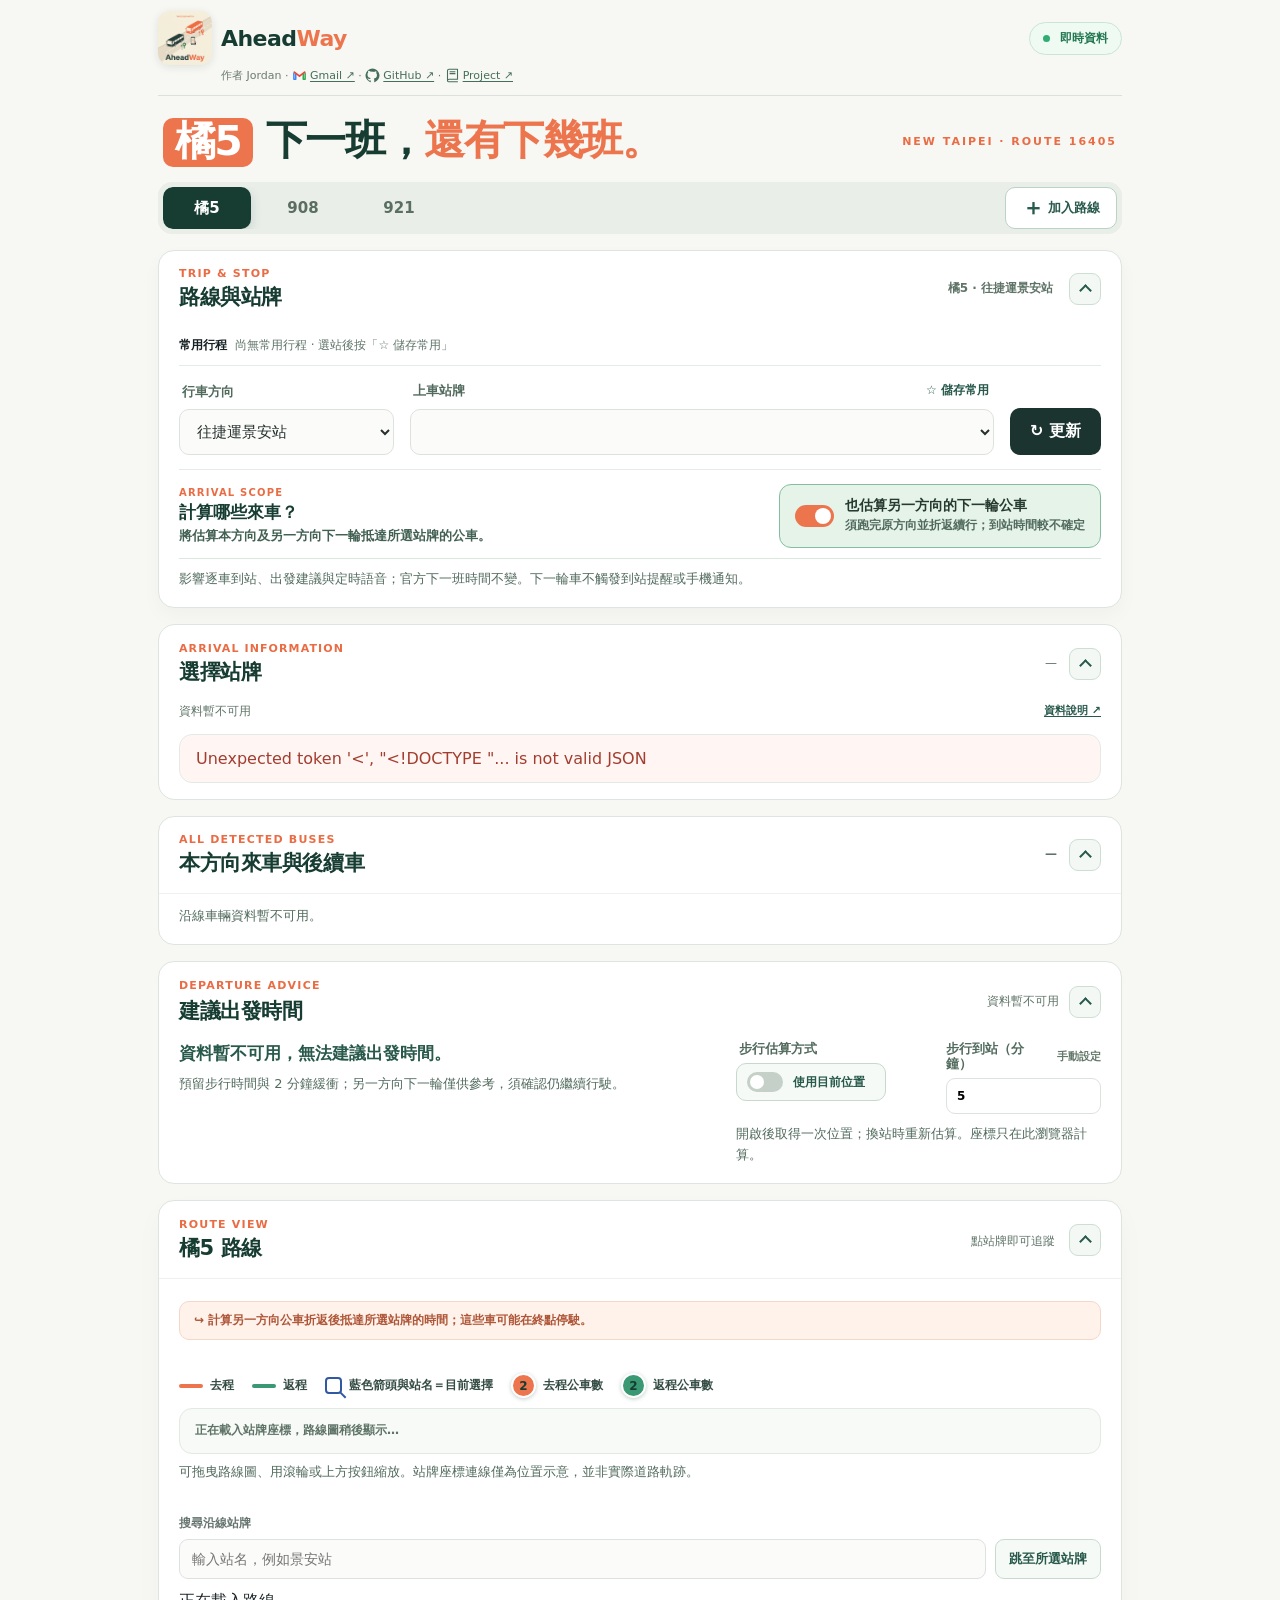
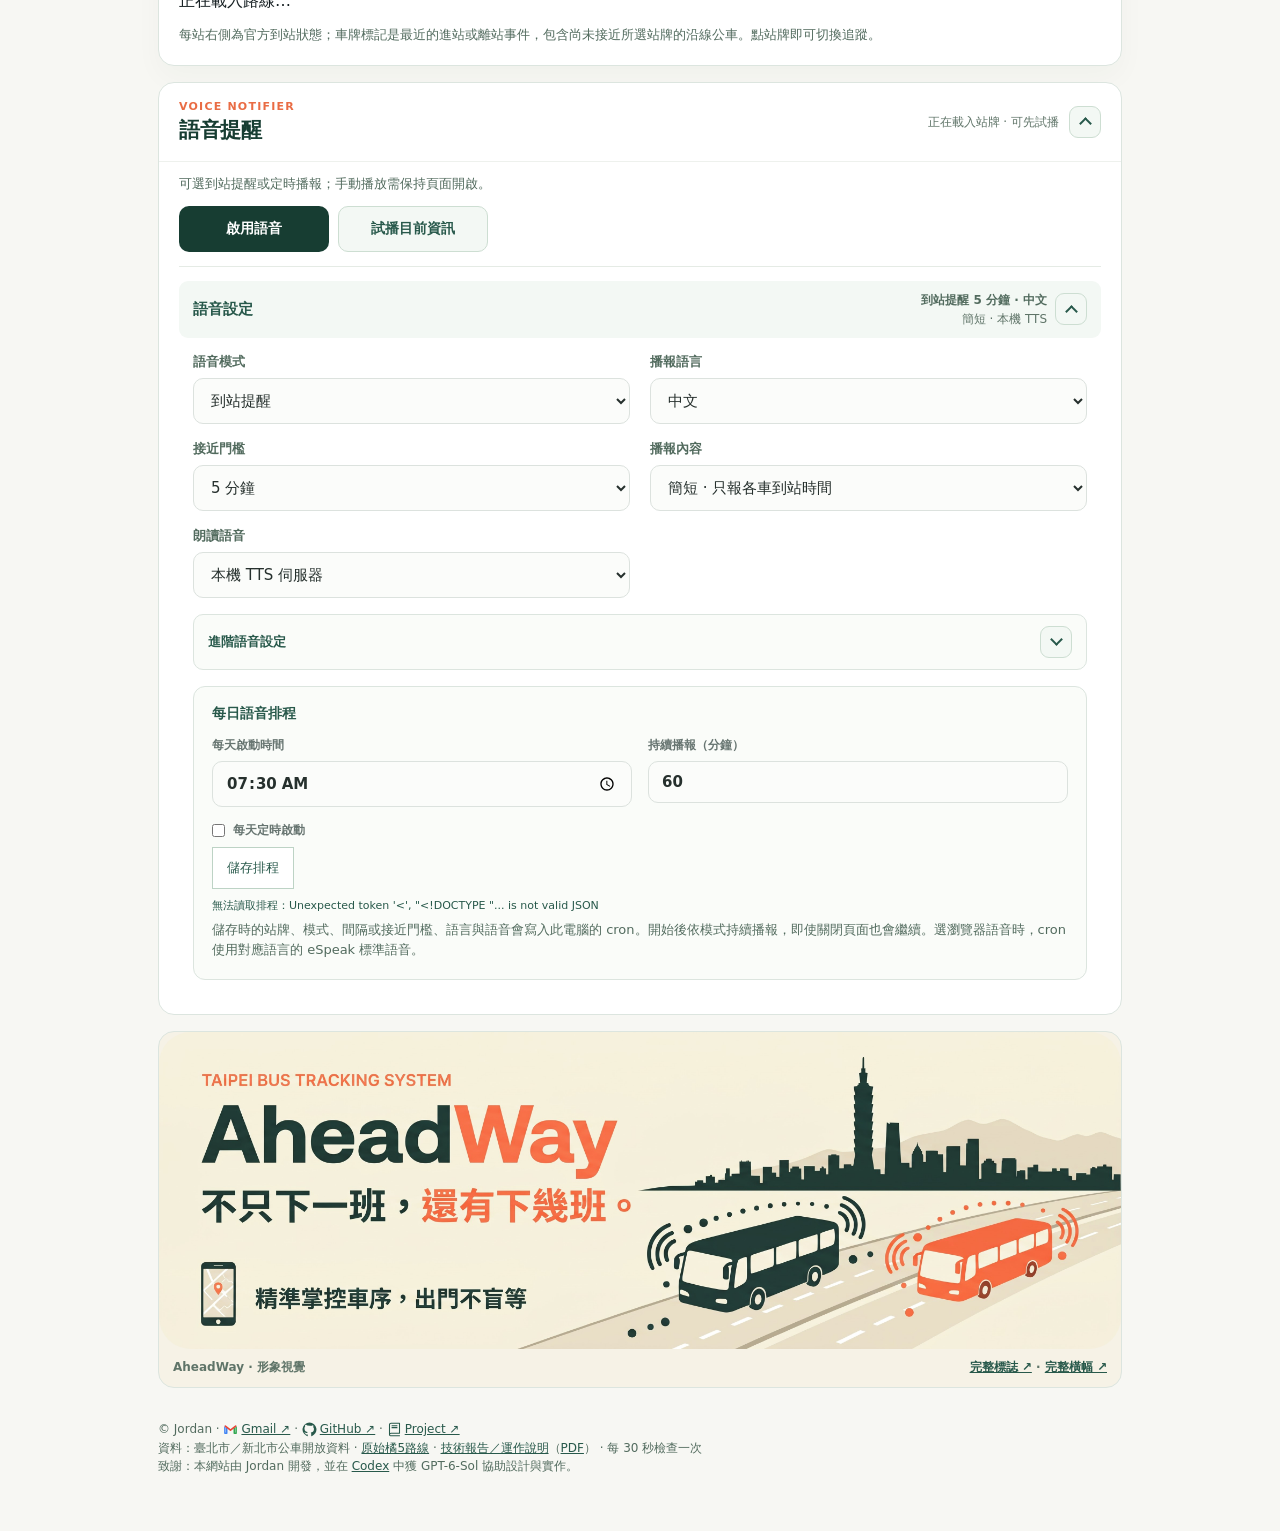
==== bus_tracker/static/index.html @ 0c43fef8 "Polish dashboard UI and refresh route demo documentation" ====
<!doctype html>
<html lang="zh-Hant">
<head>
  <meta charset="utf-8">
  <meta name="viewport" content="width=device-width, initial-scale=1">
  <meta name="theme-color" content="#173d32">
  <link rel="manifest" href="manifest.webmanifest">
  <link rel="icon" type="image/jpeg" href="LOGO.jpeg?v=1fa489af">
  <title>橘5 · AheadWay</title>
  <link rel="stylesheet" href="style.css">
</head>
<body>
  <main>
    <header class="masthead">
      <div class="brand-block"><div class="brand"><a class="brand-logo" href="LOGO.jpeg?v=1fa489af" target="_blank" rel="noopener noreferrer" aria-label="查看完整 AheadWay 標誌"><img src="LOGO.jpeg?v=1fa489af" width="2048" height="2048" alt="" decoding="async"></a><span class="brand-ahead">Ahead</span><span class="brand-way">Way</span></div></div>
      <span class="live-pill"><span class="dot"></span> 即時資料</span>
      <div class="author-line">作者 Jordan · <a class="contact-link" href="mailto:jordankhwu@gmail.com" aria-label="用 Gmail 寄信給 Jordan：jordankhwu@gmail.com" title="jordankhwu@gmail.com"><svg class="contact-icon" viewBox="0 0 24 24" aria-hidden="true"><path d="M3 7v11h3V9.4" fill="none" stroke="#4285f4" stroke-width="2.4" stroke-linejoin="round"/><path d="M21 7v11h-3V9.4" fill="none" stroke="#34a853" stroke-width="2.4" stroke-linejoin="round"/><path d="M3.8 6.5 12 13l8.2-6.5" fill="none" stroke="#ea4335" stroke-width="2.6" stroke-linecap="round" stroke-linejoin="round"/></svg>Gmail ↗</a> · <a class="contact-link" href="https://github.com/JordanWu1997" target="_blank" rel="noopener noreferrer" aria-label="Jordan 的 GitHub 個人頁面"><svg class="contact-icon" viewBox="0 0 24 24" aria-hidden="true"><path fill="currentColor" d="M12 .8a11.2 11.2 0 0 0-3.54 21.82c.56.1.77-.24.77-.54v-2.08c-3.13.68-3.79-1.33-3.79-1.33-.51-1.3-1.25-1.65-1.25-1.65-1.02-.7.08-.69.08-.69 1.13.08 1.73 1.16 1.73 1.16 1 .1.78.02 2.37-.08.24-.73.39-1.23.72-1.51-2.5-.28-5.13-1.25-5.13-5.56 0-1.23.44-2.23 1.16-3.01-.12-.29-.5-1.43.11-2.98 0 0 .95-.3 3.08 1.15A10.7 10.7 0 0 1 12 6.01c.95 0 1.9.13 2.79.38 2.13-1.45 3.08-1.15 3.08-1.15.61 1.55.23 2.69.11 2.98.72.78 1.16 1.78 1.16 3.01 0 4.32-2.63 5.28-5.14 5.55.4.35.75 1.02.75 2.06v3.24c0 .3.21.65.77.54A11.2 11.2 0 0 0 12 .8Z"/></svg>GitHub ↗</a> · <a class="contact-link" href="https://github.com/JordanWu1997/AheadWay" target="_blank" rel="noopener noreferrer" aria-label="AheadWay 專案 GitHub 儲存庫"><svg class="contact-icon" viewBox="0 0 24 24" aria-hidden="true"><path d="M4 4.5A2.5 2.5 0 0 1 6.5 2H20v16H6.5A2.5 2.5 0 0 0 4 20.5zM4 5v15.5A1.5 1.5 0 0 0 5.5 22H20M8 6h8M8 9h8" fill="none" stroke="currentColor" stroke-width="1.7" stroke-linejoin="round" stroke-linecap="round"/></svg>Project ↗</a></div>
    </header>
    <button id="tracking-context" class="tracking-context" type="button" hidden aria-label="返回目前追蹤站牌選擇"></button>

    <section class="hero">
      <h1><span class="route-badge">橘5</span> 下一班，<em>還有下幾班。</em></h1>
      <div class="eyebrow" id="hero-route-id">NEW TAIPEI · ROUTE 16405</div>
    </section>

    <div class="route-tabs-shell"><button id="route-back" class="route-step" type="button" aria-label="顯示前面的公車路線" hidden disabled>←</button><nav class="route-tabs" role="tablist" aria-label="公車路線">
      <button type="button" role="tab" data-route="16405" aria-selected="true" tabindex="0">橘5</button>
      <button type="button" role="tab" data-route="16585" aria-selected="false" tabindex="-1">908</button>
      <button type="button" role="tab" data-route="16664" aria-selected="false" tabindex="-1">921</button>
    </nav><button id="route-more" class="route-step" type="button" aria-label="顯示更多公車路線" hidden disabled>→</button><button id="route-add" class="route-add" type="button" aria-label="加入路線" aria-controls="route-picker" aria-expanded="false"><span class="route-add-mark" aria-hidden="true">＋</span><span class="route-add-label">加入路線</span></button></div>
    <details class="route-picker" id="route-picker">
      <summary><span>搜尋公車路線</span><span class="disclosure-icon" aria-hidden="true"></span></summary>
      <div class="route-picker-body">
        <label for="route-query">路線名稱或官方連結</label>
        <div class="route-picker-search"><input id="route-query" type="search" autocomplete="off" placeholder="例如 0東、紅2，或貼上 route.jsp 連結"><button id="route-find" type="button">搜尋</button></div>
        <p id="route-picker-status" role="status">輸入路線名稱或貼上官方連結後搜尋。</p>
        <div id="route-results" class="route-results"></div>
        <details class="route-picker-help"><summary><span>如何新增路線？</span><span class="disclosure-icon" aria-hidden="true"></span></summary><div><p>可在<a href="https://pda5284.gov.taipei/MQS/routelist.jsp" target="_blank" rel="noopener">官方路線清單 ↗</a>選擇路線，複製 route.jsp 連結並貼上搜尋。</p><p>新增的路線只儲存在此瀏覽器；不同裝置不會自動同步。</p></div></details>
      </div>
    </details>
    <div class="route-current-actions"><button id="route-remove" class="route-remove" type="button" hidden>移除目前路線分頁</button></div>

    <details id="selection-card" class="selection-card" open>
      <summary><span class="selection-card-title"><span class="eyebrow">TRIP & STOP</span><strong>路線與站牌</strong></span><span id="selection-summary">載入中…</span><span class="disclosure-icon" aria-hidden="true"></span></summary>
      <div class="selection-card-body">
      <section class="trip-bar" aria-label="常用行程"><strong>常用行程</strong><div id="saved-trips" class="saved-trips"></div><button id="trips-more" type="button" hidden aria-expanded="false">顯示其餘行程</button></section>

      <section class="controls" aria-label="選擇站牌">
      <div class="control"><label for="direction">行車方向</label><select id="direction"><option value="0">往捷運景安站</option><option value="1">往板橋</option></select></div>
      <div class="control grow"><div class="stop-label-row"><label for="stop">上車站牌</label><button id="save-trip" type="button" aria-label="儲存目前站牌為常用行程">☆ 儲存常用</button></div><select id="stop"><option>載入站牌中…</option></select></div>
      <button id="refresh" class="refresh" type="button" aria-label="重新整理">↻ <span>更新</span></button>
      </section>
      <section class="arrival-scope" aria-labelledby="arrival-scope-heading">
      <div class="arrival-scope-copy"><div class="eyebrow">ARRIVAL SCOPE</div><h2 id="arrival-scope-heading">計算哪些來車？</h2><p id="scope-effect" role="status" aria-live="polite">正在載入所選站牌…</p></div>
      <label class="loop-control" for="closed-loop"><input id="closed-loop" type="checkbox" checked><span class="switch" aria-hidden="true"></span><span><strong>也估算另一方向的下一輪公車</strong><small>須跑完原方向並折返續行；到站時間較不確定</small></span></label>
      <p class="arrival-scope-note">影響逐車到站、出發建議與定時語音；官方下一班時間不變。下一輪車不觸發到站提醒或手機通知。</p>
      </section>
      </div>
    </details>

    <section class="results" aria-labelledby="stop-title">
      <details class="arrival-summary major-card" open>
        <summary class="section-head"><div><div class="eyebrow">ARRIVAL INFORMATION</div><h2 id="stop-title">選擇站牌</h2></div><div class="summary-end"><div id="updated" class="updated">—</div><span class="disclosure-icon" aria-hidden="true"></span></div></summary>
        <p id="results-status" class="sr-only" role="status" aria-atomic="true"></p>
        <div class="arrival-meta"><p id="data-freshness" class="data-freshness">正在讀取資料時間…</p><a href="technical-report.html">資料說明 ↗</a></div>
        <div id="message" class="message" role="status">正在取得公車資訊…</div>
        <div id="eta-card" class="eta-card" hidden><div><div class="card-label">官方下一班預估</div><div id="eta" class="eta">—</div><div id="eta-detail" class="eta-detail"></div></div><div class="eta-icon">🚌</div></div>
      </details>
      <details class="approach-board major-card" aria-labelledby="approach-heading" open>
        <summary class="list-head"><div><div class="eyebrow">ALL DETECTED BUSES</div><h3 id="approach-heading">本方向來車與後續車</h3></div><div class="summary-end"><span id="vehicle-count">—</span><span class="disclosure-icon" aria-hidden="true"></span></div></summary>
        <div class="approach-content">
        <p id="vehicle-summary" class="vehicle-summary">正在確認沿線公車…</p>
        <div id="vehicles" class="vehicles"></div>
        <p class="caveat">官方只提供下一班預估；每輛車的到站範圍由沿線位置推估。另一方向的車須折返續行才會抵達所選站牌，可能在端點停駛；下一輪出發時間僅供參考，不觸發手機或語音到站提醒。</p>
        </div>
      </details>
      <details class="leave-card major-card" id="departure-card" open>
        <summary class="leave-summary"><div class="leave-heading"><div><div class="eyebrow">DEPARTURE ADVICE</div><h3>建議出發時間</h3></div><div class="summary-end"><span id="leave-brief">等待到站預估</span><span class="disclosure-icon" aria-hidden="true"></span></div></div></summary>
        <div class="leave-content"><div class="leave-guidance"><p id="leave-advice">載入到站預估後顯示</p><small class="leave-note">預留步行時間與 2 分鐘緩衝；另一方向下一輪僅供參考，須確認仍繼續行駛。</small></div>
        <div class="walk-settings">
          <div class="location-field"><span class="walk-caption">步行估算方式</span><label class="location-toggle" for="use-location"><input id="use-location" type="checkbox"><span class="switch" aria-hidden="true"></span><span>使用目前位置</span></label></div>
          <label class="walk-field" for="walk-minutes"><span>步行到站（分鐘）</span><span id="walk-source" class="walk-source">手動設定</span><input id="walk-minutes" type="number" min="0" max="60" step="1" value="5"></label>
          <div class="location-status-row"><span id="location-state" class="location-state" role="status">開啟後取得一次位置；換站時重新估算。座標只在此瀏覽器計算。</span><button id="location-refresh" type="button" hidden>重新定位</button></div>
        </div>
        <details class="push-card" id="mobile-reminder" aria-label="手機出發提醒" hidden>
          <summary><strong>手機出發提醒</strong><span id="mobile-mode-summary">計畫模式 · 出發建議</span><span class="disclosure-icon" aria-hidden="true"></span></summary>
          <div class="push-content">
          <div class="mobile-modes" role="group" aria-label="手機出發提醒模式"><button id="mobile-plan" type="button" aria-pressed="true">計畫模式</button><button id="mobile-travel" type="button" aria-pressed="false">前往站牌模式</button></div>
          <section id="plan-panel" class="mobile-mode-panel" aria-label="計畫模式">
            <p>上方建議隨公車更新；移動後請按「重新定位」。</p>
          </section>
          <section id="travel-panel" class="mobile-mode-panel" aria-label="前往站牌模式" hidden>
            <p>持續取得此手機位置，比對所選站牌與最新公車時間。請保持此頁開啟；關閉或背景執行時無法保證持續定位與即時警告。</p>
            <div id="travel-result" class="travel-result" data-level="waiting"><strong id="travel-head">正在取得目前位置…</strong><p id="travel-detail" role="status" aria-live="polite">取得位置後顯示步行時間與可趕上公車的餘裕。</p></div>
            <div class="travel-actions"><button id="travel-refresh" class="secondary-action" type="button">重新定位</button><button id="travel-action" class="secondary-action" type="button">停止前往模式</button></div>
            <p class="mobile-limit">前往警告只在此頁運作；下方背景通知仍可獨立使用。</p>
          </section>
          <div class="phone-push-controls"><strong>關頁後的出發通知（選用）</strong><p>提醒目標會固定；瀏覽其他路線不會切換。iPhone／iPad 請先加入主畫面。</p>
            <div class="push-target-row"><span id="push-target">尚未設定提醒目標</span><button id="push-target-switch" type="button" hidden>改為提醒目前站牌</button></div>
            <span id="push-state" role="status">尚未啟用</span>
            <div class="push-actions"><button id="push-retry" type="button" hidden>重試同步</button><button id="push-toggle" type="button">啟用手機通知</button></div>
          </div>
          </div>
        </details>
        </div>
      </details>
      <button id="travel-float" class="travel-float" type="button" hidden></button>
    </section>

    <section id="route-view" class="route-panel" aria-labelledby="route-heading">
      <div class="route-panel-head">
        <div><div class="eyebrow">ROUTE VIEW</div><h2 id="route-heading">橘5 路線</h2></div><div class="summary-end"><p>點站牌即可追蹤</p><button id="route-toggle" class="route-toggle" type="button" aria-label="收合路線" aria-expanded="true" aria-controls="route-body"><span class="disclosure-icon" aria-hidden="true"></span></button></div>
      </div>
      <div id="route-body">
      <div id="loop-explanation" class="route-connection">↪ 計算另一方向公車折返後抵達所選站牌的時間；這些車可能在終點停駛。</div>
      <div class="route-finder"><label for="route-search">搜尋沿線站牌</label><div class="route-finder-actions"><input id="route-search" type="search" placeholder="輸入站名，例如景安站" autocomplete="off"><button id="jump-to-stop" type="button">跳至所選站牌</button></div><p id="route-search-status" class="sr-only" role="status"></p></div>
      <div class="mobile-route-directions" role="group" aria-label="查看沿線站牌方向"><button type="button" data-mobile-leg="0" aria-pressed="true">去程</button><button type="button" data-mobile-leg="1" aria-pressed="false">返程</button></div>
      <div id="route-columns" class="route-columns"><p class="route-loading">正在載入路線…</p></div>
      <details id="map-detail" class="map-detail" open><summary><span class="map-summary-closed">顯示路線圖與公車位置</span><span class="map-summary-open">收合路線圖</span><span class="disclosure-icon" aria-hidden="true"></span></summary>
      <div class="route-map-legend" aria-label="路線圖圖例"><span><i class="legend-line outbound"></i>去程</span><span><i class="legend-line inbound"></i>返程</span><span><i class="legend-stop"></i>藍色箭頭與站名＝目前選擇</span><span><i class="legend-bus outbound">2</i>去程公車數</span><span><i class="legend-bus inbound">2</i>返程公車數</span></div>
      <div class="route-map-wrap unavailable">
        <div id="route-map-status" class="route-map-status">正在載入站牌座標，路線圖稍後顯示…</div>
        <div class="map-zoom-controls" aria-label="路線圖縮放"><button id="map-zoom-in" type="button" aria-label="放大路線圖" title="放大">＋</button><button id="map-zoom-out" type="button" aria-label="縮小路線圖" title="縮小">−</button><button id="map-zoom-reset" type="button" aria-label="重設路線圖縮放" title="重設">重設</button></div>
        <svg id="route-map" viewBox="0 0 800 390" role="img" aria-label="橘5去程與返程站點位置示意圖"></svg>
      </div>
      <p class="map-caption">可拖曳路線圖、用滾輪或上方按鈕縮放。站牌座標連線僅為位置示意，並非實際道路軌跡。</p>
      </details>
      <p class="route-help">每站右側為官方到站狀態；車牌標記是最近的進站或離站事件，包含尚未接近所選站牌的沿線公車。點站牌即可切換追蹤。</p>
      </div>
    </section>

    <details class="notify major-card" open>
      <summary class="notify-heading"><div><div class="eyebrow">VOICE NOTIFIER</div><h2>語音提醒</h2></div><div class="summary-end"><span id="voice-state" class="voice-state" role="status">尚未啟用</span><span class="disclosure-icon" aria-hidden="true"></span></div></summary>
      <div class="notify-controls">
        <p class="notify-help">可選到站提醒或定時播報；手動播放需保持頁面開啟。</p><div class="voice-primary"><button id="voice" type="button" aria-pressed="false" disabled>啟用語音</button><button id="voice-test" class="voice-test" type="button">試播目前資訊</button></div>
        <details id="voice-settings" class="voice-settings" open><summary><strong>語音設定</strong><span class="voice-settings-info"><span id="voice-settings-label">到站提醒 5 分鐘 · 中文</span><span id="voice-settings-engine">簡短 · 本機 TTS</span></span><span class="disclosure-icon" aria-hidden="true"></span></summary>
        <div class="voice-settings-grid">
          <div class="voice-field"><label for="voice-mode">語音模式</label><select id="voice-mode"><option value="alert">到站提醒</option><option value="briefing">定時播報</option></select></div>
          <div class="voice-field"><label for="voice-language">播報語言</label><select id="voice-language"><option value="zh">中文</option><option value="en">English</option></select></div>
          <div id="alert-settings" class="voice-field"><label for="threshold">接近門檻</label><select id="threshold"><option value="5">5 分鐘</option><option value="3">3 分鐘</option><option value="1">1 分鐘</option><option value="10">10 分鐘</option><option value="custom">其他／自訂分鐘</option></select><label class="custom-threshold-label" for="custom-threshold" hidden>自訂接近門檻（1–60 分鐘）<input id="custom-threshold" type="number" min="1" max="60" step="1" value="7" inputmode="numeric"></label></div>
          <div id="briefing-settings" class="voice-field" hidden><label for="briefing-interval">播報間隔（分鐘）</label><input id="briefing-interval" type="number" min="1" max="60" step="1" value="5"></div>
          <div class="voice-field"><label for="voice-format">播報內容</label><select id="voice-format"><option value="short">簡短 · 只報各車到站時間</option><option value="verbose">詳細 · 車牌與下一站</option></select></div>
          <div class="voice-field"><label for="voice-model">朗讀語音</label><select id="voice-model"><option value="api">本機 TTS 伺服器</option><option value="auto">瀏覽器自動選擇</option><option value="espeak:cmn">eSpeak · 標準中文</option></select></div>
        </div>
        <details id="api-voice-settings" class="advanced-settings"><summary><span>進階語音設定</span><span class="disclosure-icon" aria-hidden="true"></span></summary><label for="api-model">TTS 模型</label><input id="api-model" type="text" value="tts-1" maxlength="80"><label for="api-voice">聲音名稱</label><input id="api-voice" type="text" value="anne" maxlength="80"><small>連接 localhost:8001；已測試 anne，可輸入此伺服器支援的其他聲音名稱。</small></details>
        <div class="schedule-settings"><strong>每日語音排程</strong><div class="schedule-fields"><label for="schedule-time">每天啟動時間<input id="schedule-time" type="time" value="07:30"></label><label for="schedule-duration">持續播報（分鐘）<input id="schedule-duration" type="number" min="1" max="720" step="1" value="60"></label></div><label class="schedule-check"><input id="schedule-enabled" type="checkbox"> 每天定時啟動</label><button id="schedule-save" class="voice-test" type="button">儲存排程</button><p id="schedule-state" role="status">尚未設定排程</p><small>儲存時的站牌、模式、間隔或接近門檻、語言與語音會寫入此電腦的 cron。開始後依模式持續播報，即使關閉頁面也會繼續。選瀏覽器語音時，cron 使用對應語言的 eSpeak 標準語音。</small></div>
        <p id="voice-preview" class="voice-preview"></p>
        </details>
      </div>
    </details>
    <figure class="brand-banner"><a href="BANNER.jpeg?v=411fed9d" target="_blank" rel="noopener noreferrer" aria-label="查看完整 AheadWay 形象橫幅"><img src="BANNER.jpeg?v=411fed9d" width="3584" height="1184" loading="lazy" decoding="async" alt="AheadWay 橫幅：臺北城市天際線、兩輛公車與不只下一班的標語"></a><figcaption><span>AheadWay · 形象視覺</span><span><a href="LOGO.jpeg?v=1fa489af" target="_blank" rel="noopener noreferrer">完整標誌 ↗</a> · <a href="BANNER.jpeg?v=411fed9d" target="_blank" rel="noopener noreferrer">完整橫幅 ↗</a></span></figcaption></figure>
    <footer>© Jordan · <a class="contact-link" href="mailto:jordankhwu@gmail.com" aria-label="用 Gmail 寄信給 Jordan：jordankhwu@gmail.com"><svg class="contact-icon" viewBox="0 0 24 24" aria-hidden="true"><path d="M3 7v11h3V9.4" fill="none" stroke="#4285f4" stroke-width="2.4" stroke-linejoin="round"/><path d="M21 7v11h-3V9.4" fill="none" stroke="#34a853" stroke-width="2.4" stroke-linejoin="round"/><path d="M3.8 6.5 12 13l8.2-6.5" fill="none" stroke="#ea4335" stroke-width="2.6" stroke-linecap="round" stroke-linejoin="round"/></svg>Gmail ↗</a> · <a class="contact-link" href="https://github.com/JordanWu1997" target="_blank" rel="noopener noreferrer" aria-label="Jordan 的 GitHub 個人頁面"><svg class="contact-icon" viewBox="0 0 24 24" aria-hidden="true"><path fill="currentColor" d="M12 .8a11.2 11.2 0 0 0-3.54 21.82c.56.1.77-.24.77-.54v-2.08c-3.13.68-3.79-1.33-3.79-1.33-.51-1.3-1.25-1.65-1.25-1.65-1.02-.7.08-.69.08-.69 1.13.08 1.73 1.16 1.73 1.16 1 .1.78.02 2.37-.08.24-.73.39-1.23.72-1.51-2.5-.28-5.13-1.25-5.13-5.56 0-1.23.44-2.23 1.16-3.01-.12-.29-.5-1.43.11-2.98 0 0 .95-.3 3.08 1.15A10.7 10.7 0 0 1 12 6.01c.95 0 1.9.13 2.79.38 2.13-1.45 3.08-1.15 3.08-1.15.61 1.55.23 2.69.11 2.98.72.78 1.16 1.78 1.16 3.01 0 4.32-2.63 5.28-5.14 5.55.4.35.75 1.02.75 2.06v3.24c0 .3.21.65.77.54A11.2 11.2 0 0 0 12 .8Z"/></svg>GitHub ↗</a> · <a class="contact-link" href="https://github.com/JordanWu1997/AheadWay" target="_blank" rel="noopener noreferrer" aria-label="AheadWay 專案 GitHub 儲存庫"><svg class="contact-icon" viewBox="0 0 24 24" aria-hidden="true"><path d="M4 4.5A2.5 2.5 0 0 1 6.5 2H20v16H6.5A2.5 2.5 0 0 0 4 20.5zM4 5v15.5A1.5 1.5 0 0 0 5.5 22H20M8 6h8M8 9h8" fill="none" stroke="currentColor" stroke-width="1.7" stroke-linejoin="round" stroke-linecap="round"/></svg>Project ↗</a><br>資料：臺北市／新北市公車開放資料 · <a id="official-route-link" href="https://pda5284.gov.taipei/MQS/route.jsp?rid=16405" target="_blank" rel="noopener">原始橘5路線</a> · <a href="technical-report.html">技術報告／運作說明</a>（<a href="technical-report.pdf">PDF</a>） · 每 30 秒檢查一次<br>致謝：本網站由 Jordan 開發，並在 <a href="https://openai.com/codex/" target="_blank" rel="noopener noreferrer">Codex</a> 中獲 GPT-6-Sol 協助設計與實作。</footer>
  </main>
  <script src="app.js"></script>
</body>
</html>
---- bus_tracker/static/style.css ----
:root{font-family:Inter,"Noto Sans TC",system-ui,sans-serif;color:#172023;background:#f7f7f3}*{box-sizing:border-box}body{margin:0}main{max-width:1020px;margin:auto;padding:0 28px}.masthead{height:80px;display:flex;align-items:center;justify-content:space-between;border-bottom:1px solid #dbe1dd}.brand{font-weight:800;letter-spacing:.02em;font-size:19px}.brand-mark{display:inline-grid;place-items:center;background:#ff784c;color:white;border-radius:10px;width:31px;height:31px;margin-right:8px}.brand-sub{font-size:10px;letter-spacing:.2em;color:#89938f;margin-left:9px}.live-pill{border:1px solid #c9e5d7;color:#237851;background:#effaf3;border-radius:20px;padding:7px 13px;font-size:12px;font-weight:700}.dot{display:inline-block;background:#30ad73;width:7px;height:7px;border-radius:50%;margin-right:6px}.hero{padding:65px 0 42px}.eyebrow{font-size:11px;letter-spacing:.18em;color:#e96c44;font-weight:800}.hero h1{font-size:clamp(38px,6vw,68px);line-height:1.18;letter-spacing:-.045em;margin:20px 0}.hero h1 em{font-style:normal;color:#ef744c}.route-badge{background:#f1764b;color:#fff;padding:4px 14px 9px;border-radius:14px;white-space:nowrap}.hero p{font-size:17px;color:#687471;margin:0}.controls{background:#fff;border:1px solid #e0e5e0;border-radius:19px;display:flex;align-items:end;gap:16px;padding:17px;box-shadow:0 12px 28px #193c2a0b}.control{min-width:215px}.control.grow{flex:1}label{display:block;font-size:12px;font-weight:750;color:#677571;margin:0 0 8px 3px}select{width:100%;border:1px solid #dce2de;background:#fbfcfa;border-radius:10px;color:#26302d;padding:12px 13px;font:inherit;font-size:15px;outline:none}select:focus,button:focus-visible{outline:3px solid #f6ac8d}.refresh,#voice{border:0;border-radius:10px;background:#1b3430;color:#fff;font:inherit;font-weight:700;cursor:pointer;padding:13px 20px;white-space:nowrap}.refresh:hover,#voice:hover{background:#2f544a}.results{margin-top:58px}.section-head{display:flex;align-items:end;justify-content:space-between}.section-head h2,.notify h2{font-size:31px;letter-spacing:-.03em;margin:8px 0 0}.updated{color:#8a9691;font-size:12px}.message{padding:22px;color:#69736f;background:#fff;border:1px solid #e5e9e5;border-radius:13px;margin-top:19px}.message.error{color:#a23d30;background:#fff6f3}.eta-card{margin-top:20px;padding:31px 35px;background:#173d32;color:#fff;border-radius:19px;display:flex;justify-content:space-between;align-items:center;box-shadow:0 18px 35px #12372a19}.eta-card[hidden]{display:none}.card-label{font-size:13px;color:#b6dbcb;letter-spacing:.08em;font-weight:700}.eta{font-size:45px;font-weight:800;letter-spacing:-.05em;margin:4px 0}.eta-detail{font-size:13px;color:#c4d9d0}.eta-icon{font-size:47px;background:#ffffff14;padding:20px;border-radius:18px}.list-head{display:flex;justify-content:space-between;align-items:center;margin-top:37px;border-bottom:1px solid #dce2dd}.list-head h3{font-size:19px;margin:0 0 14px}.list-head span{font-size:12px;color:#7a8780}.vehicles{display:grid;gap:10px;margin-top:16px}.vehicle{background:#fff;border:1px solid #e1e7e1;border-radius:13px;padding:17px 20px;display:flex;align-items:center;justify-content:space-between}.vehicle .index{width:30px;height:30px;border-radius:9px;background:#fff0e9;color:#e96c44;display:inline-grid;place-items:center;font-weight:800;margin-right:13px}.vehicle strong{font-size:16px}.vehicle small{display:block;color:#89958e;font-size:11px;margin:4px 0 0 43px}.vehicle .away{font-weight:800;color:#28594b;white-space:nowrap}.empty{padding:26px;color:#77857c;text-align:center;background:#fff;border:1px dashed #d3ded6;border-radius:13px}.caveat{font-size:12px;line-height:1.7;color:#84908a}.notify{margin-top:52px;background:#fff;border:1px solid #e1e7e2;border-radius:19px;padding:27px 30px;display:flex;gap:25px;align-items:center;justify-content:space-between}.notify h2{font-size:25px}.notify p{color:#6c7972;max-width:490px;line-height:1.6;margin-bottom:0;font-size:14px}.notify-controls{min-width:190px}.notify-controls select{margin-bottom:10px}.notify-controls button{width:100%;background:#ed754d}.notify-controls button[aria-pressed=true]{background:#24785c}footer{padding:35px 0 55px;color:#98a29d;font-size:12px}footer a{color:#5f8375}@media(max-width:650px){main{padding:0 16px}.masthead{height:66px}.brand-sub{display:none}.hero{padding:46px 0 33px}.controls,.notify{display:block}.control{margin-bottom:15px}.refresh{width:100%}.results{margin-top:44px}.eta-card{padding:24px}.eta{font-size:36px}.eta-icon{font-size:27px}.notify-controls{margin-top:20px}.updated{font-size:11px}}

.route-panel{margin-top:30px;background:#fff;border:1px solid #e0e5e0;border-radius:19px;padding:26px 28px;box-shadow:0 12px 28px #193c2a08}.route-panel-head{display:flex;justify-content:space-between;gap:24px;align-items:center}.route-panel h2{font-size:26px;letter-spacing:-.03em;margin:6px 0}.route-panel-head p,.route-help{color:#7b8880;font-size:13px;margin:0}.loop-control{display:flex;gap:11px;align-items:center;cursor:pointer;border:1px solid #dae5dc;border-radius:12px;padding:11px 14px;margin:0;color:#263a30}.loop-control input{position:absolute;opacity:0;width:1px;height:1px}.loop-control .switch{height:22px;width:39px;flex:none;border-radius:20px;background:#c5d0c8;position:relative;transition:background .2s}.loop-control .switch:after{content:"";position:absolute;top:3px;left:3px;width:16px;height:16px;border-radius:50%;background:#fff;transition:transform .2s}.loop-control input:checked + .switch{background:#ed754d}.loop-control input:checked + .switch:after{transform:translateX(17px)}.loop-control input:focus-visible + .switch{outline:3px solid #f6ac8d}.loop-control strong,.loop-control small{display:block;white-space:nowrap}.loop-control strong{font-size:13px}.loop-control small{font-size:11px;color:#839088;margin-top:2px}.route-connection{margin:22px 0 15px;background:#fff2ea;color:#ae5638;border:1px solid #f5d7c9;border-radius:10px;padding:10px 14px;font-size:12px;font-weight:700}.route-connection.separate{background:#f5f7f5;color:#718075;border-color:#e0e5e0}.route-columns{display:grid;grid-template-columns:1fr 1fr;gap:18px}.route-column{border:1px solid #e4e9e3;border-radius:13px;overflow:hidden;background:#fcfdfb}.route-column-head{padding:14px 16px;border-bottom:1px solid #e7ebe6;display:flex;justify-content:space-between;align-items:center;font-size:13px;font-weight:800;color:#28594b}.route-column-head span:last-child{font-size:11px;color:#91a097}.route-scroll{max-height:390px;overflow:auto;padding:8px 10px}.route-stop{width:100%;border:0;background:transparent;display:flex;align-items:center;text-align:left;gap:10px;padding:8px 7px;border-radius:8px;cursor:pointer;color:#405148;font:inherit;font-size:13px}.route-stop:hover{background:#f1f7f2}.route-stop.active{background:#fff1e9;color:#bb593a;font-weight:800}.route-stop:focus-visible{outline:3px solid #f6ac8d}.route-node{width:12px;height:12px;flex:none;border:2px solid #93b3a1;background:#fff;border-radius:50%;position:relative}.route-stop:not(:last-child) .route-node:after{content:"";position:absolute;top:10px;left:3px;width:2px;height:25px;background:#c8d9cc}.route-stop.active .route-node{border-color:#ed754d;background:#ed754d}.route-stop-name{flex:1}.route-bus-marker{background:#e9f5ee;color:#237851;border-radius:7px;padding:3px 6px;font-size:10px;font-weight:800;white-space:nowrap}.route-help{line-height:1.6;margin-top:13px}.route-loading{color:#849088;font-size:13px;padding:12px}.route-panel.closed .route-column:first-child .route-stop:last-child .route-node{border-color:#ed754d}.route-panel.closed .route-column:last-child .route-stop:first-child .route-node{border-color:#ed754d}@media(max-width:650px){.route-panel{padding:20px 16px}.route-panel-head{align-items:start;flex-direction:column;gap:15px}.loop-control{width:100%}.route-columns{grid-template-columns:1fr;gap:12px}.route-scroll{max-height:270px}}

.route-map-wrap{border:1px solid #e2e9e2;border-radius:13px;overflow:hidden;background:#f8faf7}.route-map-wrap svg{display:block;width:100%;height:auto;min-height:220px}.map-caption{font-size:11px;color:#87948a;margin:8px 0 17px}@media(max-width:650px){.route-map-wrap svg{min-height:170px}.map-caption{line-height:1.5}}

.route-map-wrap{position:relative}.route-map-status{position:absolute;z-index:1;top:12px;left:12px;background:#ffffffeb;border:1px solid #dfe8df;border-radius:8px;padding:6px 9px;color:#466054;font-size:11px;font-weight:750}.route-map-wrap.unavailable .route-map-status{position:static;display:block;border:0;background:transparent;padding:13px 15px}.route-map-wrap.unavailable svg{display:none}.route-stop{align-items:flex-start}.route-stop .route-node{margin-top:3px}.route-stop-main{flex:1;min-width:0}.route-stop-name{display:block;flex:none}.route-status{font-size:11px;white-space:nowrap;border-radius:6px;padding:3px 6px;color:#68776d;background:#f0f3ee}.route-status.soon{color:#ae5638;background:#fff0e8;font-weight:800}.route-status.waiting{color:#79877d;background:#f4f5f2}.route-buses{display:flex;gap:4px;flex-wrap:wrap;margin-top:5px}.route-buses .route-bus-marker{font-size:10px}.notify-controls select{margin-bottom:11px}.notify-controls input{width:100%;border:1px solid #dce2de;background:#fbfcfa;border-radius:10px;color:#26302d;padding:11px 13px;font:inherit;font-size:15px;margin-bottom:11px}.notify-controls input:focus{outline:3px solid #f6ac8d}.notify-controls .voice-state{font-size:11px;margin:8px 0 0;color:#748378;text-align:center}.notify-controls #alert-settings[hidden],.notify-controls #briefing-settings[hidden]{display:none}

.vehicle-summary{font-size:12px;color:#7b8980;margin:12px 2px 14px;line-height:1.6}.vehicles{margin-top:0}.vehicle small{line-height:1.45}.notify-controls button:disabled{cursor:not-allowed;background:#aab6ae}
.vehicle .away{text-align:right}.vehicle .away strong{display:block;font-size:15px;white-space:nowrap}.vehicle .away small{margin:4px 0 0;color:#748d7c;white-space:normal;font-weight:500;font-size:11px}

.notify-controls .voice-test{display:block;width:100%;margin-top:8px;background:#fff;color:#28594b;border:1px solid #bdd3c5;padding:11px 14px}.notify-controls .voice-test:hover{background:#eff7f1}.notify-controls .voice-preview{font-size:11px;line-height:1.5;color:#728077;margin:8px 0 0;max-width:260px}.notify-controls .voice-state.error{color:#a23d30;font-weight:750}.notify-controls .voice-state.speaking{color:#237851;font-weight:750}
.leave-card{margin-top:13px;padding:21px 25px;background:#fff;border:1px solid #dce7de;border-radius:15px;display:flex;justify-content:space-between;gap:20px;align-items:center}.leave-card h3{margin:0 0 7px;font-size:17px}.leave-card p{margin:0 0 7px;font-size:18px;font-weight:800;color:#28594b}.leave-card small{color:#7a8980;line-height:1.5}.leave-card label{min-width:150px;margin:0}.leave-card input{display:block;width:100%;margin-top:8px;border:1px solid #dce2de;border-radius:9px;padding:10px;font:inherit}.schedule-settings{border-top:1px solid #e1e7e2;margin-top:15px;padding-top:15px}.schedule-settings .schedule-check{display:flex;align-items:center;gap:8px;margin:3px 0 10px}.schedule-settings .schedule-check input{width:auto;margin:0}.schedule-settings small{display:block;color:#819087;font-size:11px;line-height:1.5;margin-top:6px}.schedule-settings #schedule-state{font-size:11px;color:#28594b;margin:8px 0 0}.notify-controls #voice-model{max-width:300px}@media(max-width:650px){.leave-card{display:block}.leave-card label{margin-top:16px}}
#api-voice-settings[hidden]{display:none}#api-voice-settings small{display:block;color:#819087;font-size:11px;line-height:1.5;margin:0 0 10px}
.sr-only{position:absolute;width:1px;height:1px;padding:0;margin:-1px;overflow:hidden;clip:rect(0,0,0,0);white-space:nowrap;border:0}.route-toggle{margin-top:11px;border:1px solid #c7dbcd;background:#f5faf6;color:#28594b;border-radius:8px;padding:7px 11px;font:inherit;font-size:12px;font-weight:750;cursor:pointer}.route-toggle:focus-visible{outline:3px solid #f6ac8d}#route-body[hidden]{display:none}@media(max-width:650px){.results{margin-top:26px}.route-panel{margin-top:28px}.vehicle{align-items:flex-start;gap:10px}.vehicle .away{min-width:112px}.vehicle .away strong{white-space:normal}}
.route-tabs{display:flex;gap:8px;margin:0 0 14px;padding:5px;background:#e9eee9;border-radius:14px;width:max-content;max-width:100%}.route-tabs button{border:0;border-radius:10px;background:transparent;color:#5a6e61;font:inherit;font-size:15px;font-weight:800;cursor:pointer;min-width:88px;padding:11px 20px}.route-tabs button[aria-selected="true"]{background:#173d32;color:#fff;box-shadow:0 4px 12px #173d3229}.route-tabs button:focus-visible{outline:3px solid #f6ac8d}.route-stop:disabled{cursor:default;opacity:.52}.route-stop:disabled:hover{background:transparent}@media(max-width:650px){.route-tabs{width:100%}.route-tabs button{flex:1;min-width:0}}
.route-map-legend{display:flex;flex-wrap:wrap;gap:10px 18px;align-items:center;margin:18px 0 10px;color:#344c43;font-size:12px;font-weight:750}.route-map-legend span{display:inline-flex;align-items:center;gap:7px}.legend-line{display:inline-block;width:24px;height:0;border-top:4px solid;border-radius:3px}.legend-line.outbound{border-color:#ed754d}.legend-line.inbound{border-color:#3a9873}.legend-stop{display:inline-block;width:14px;height:14px;border:3px solid #f1764b;background:#fff;border-radius:50%;box-shadow:0 0 0 2px #fff}.legend-bus{display:inline-grid;place-items:center;width:25px;height:25px;border-radius:50%;border:2px solid #fff;box-shadow:0 1px 4px #173d3240;color:#173d32;font-style:normal;font-size:12px;font-weight:900}.legend-bus.outbound{background:#ed754d}.legend-bus.inbound{background:#3a9873}.map-zoom-controls{position:absolute;z-index:2;top:10px;right:10px;display:flex;gap:4px;background:#fff;border:1px solid #d9e5dd;border-radius:9px;padding:4px;box-shadow:0 3px 12px #173d321c}.map-zoom-controls button{border:0;border-radius:6px;min-width:30px;height:30px;background:#eef3ef;color:#17395a;font-size:17px;font-weight:800;cursor:pointer}.map-zoom-controls button:last-child{font-size:11px;padding:0 7px}.map-zoom-controls button:hover:not(:disabled){background:#dcece1}.map-zoom-controls button:disabled{opacity:.45;cursor:default}.map-zoom-controls button:focus-visible{outline:3px solid #f6ac8d}.route-map-wrap.unavailable .map-zoom-controls{display:none}#route-map{cursor:grab;touch-action:none}#route-map.panning{cursor:grabbing}.map-stop{cursor:pointer}.map-bus-marker{filter:drop-shadow(0 2px 3px #17395a70);pointer-events:none}@media(max-width:650px){.route-map-legend{gap:8px 12px;font-size:11px}.route-map-status{max-width:55%}.map-zoom-controls{top:8px;right:8px}}
#route-body{display:flex;flex-direction:column}.route-connection{order:0}.map-detail{order:1}.map-detail summary{display:none}.map-summary-closed{display:none}.route-finder{order:2;margin:16px 0 12px}.route-finder label{margin:0 0 7px}.route-finder-actions{display:flex;gap:9px}.route-finder input{min-width:0;flex:1;border:1px solid #dce2de;background:#fbfcfa;border-radius:9px;color:#26302d;padding:10px 12px;font:inherit;font-size:14px}.route-finder button{border:1px solid #c7dbcd;background:#f5faf6;color:#28594b;border-radius:9px;padding:10px 13px;font:inherit;font-size:13px;font-weight:750;cursor:pointer;white-space:nowrap}.route-finder input:focus-visible,.route-finder button:focus-visible{outline:3px solid #f6ac8d}.route-columns{order:3}.route-help{order:4}.route-search-empty{padding:16px 8px;color:#7b8880;font-size:13px}.advanced-settings{border:1px solid #dce5dd;border-radius:10px;padding:0 12px;margin:2px 0 12px;background:#fafcf9}.advanced-settings summary{cursor:pointer;color:#426b57;font-size:13px;font-weight:750;padding:11px 2px}.advanced-settings summary:focus-visible{outline:3px solid #f6ac8d}.advanced-settings[open] summary{margin-bottom:8px}.eta-detail{max-width:620px;line-height:1.6}@media(max-width:650px){.route-finder{order:1}.route-columns{order:2}.map-detail{order:3;margin-top:14px}.map-detail summary{display:list-item;border:1px solid #dce5dd;border-radius:9px;padding:11px 14px;background:#f5faf6;color:#28594b;font-size:13px;font-weight:800;cursor:pointer}.map-detail summary:focus-visible{outline:3px solid #f6ac8d}.map-detail:not([open]) .map-summary-open{display:none}.map-detail[open] .map-summary-closed{display:none}.map-detail[open] .map-summary-open{display:inline}.map-detail[open] .route-map-legend{margin-top:14px}}
@media(max-width:650px){.map-detail:not([open]) .map-summary-closed{display:inline}}
.map-detail:not([open]) > :not(summary){display:none}
.hero h1{line-height:1.3}.route-badge{display:inline-block;font-size:.82em;line-height:1;padding:.08em .24em .14em;border-radius:.2em;vertical-align:.06em}
.legend-stop{width:17px;height:17px;border:2px solid #3158a2;border-radius:4px;background:#fff;position:relative;box-shadow:none}.legend-stop:after{content:"";position:absolute;width:8px;height:1.5px;background:#3158a2;transform:rotate(45deg);left:12px;top:15px}.selected-stop-pointer{pointer-events:none;filter:drop-shadow(0 2px 3px #17395a28)}
.trip-bar{display:flex;align-items:center;flex-wrap:wrap;gap:12px;margin-top:18px;padding:14px 16px;background:#fff;border:1px solid #e0e5e0;border-radius:14px}.trip-bar strong,.trip-bar small{display:block}.trip-bar small{font-size:11px;color:#7b8880;margin-top:3px}.saved-trips{display:flex;flex-wrap:wrap;gap:7px;flex:1}.trip-bar button,.location-actions button,.push-card button{border:1px solid #c7d8cd;background:#f5faf6;color:#28594b;border-radius:9px;padding:8px 11px;font:inherit;font-size:12px;font-weight:750;cursor:pointer}.saved-trip{display:inline-flex;align-items:center;background:#eaf2ec;border-radius:9px}.saved-trip button{border:0;background:transparent}.saved-trip .remove-trip{padding:7px 9px;color:#7b5550}.data-freshness{margin:8px 0 0;color:#65756b;font-size:12px;line-height:1.5}.data-freshness.stale{color:#a34b36;font-weight:750}.location-actions{display:flex;align-items:center;gap:9px;flex-wrap:wrap;margin-top:12px}.location-actions span{color:#74857a;font-size:11px}.push-card{display:flex;justify-content:space-between;align-items:center;gap:16px;background:#f3f7fb;border:1px solid #d9e4f2;border-radius:13px;padding:16px 20px;margin-top:12px}.push-card p{font-size:12px;color:#667783;line-height:1.5;margin:5px 0}.push-card span{font-size:11px;color:#3158a2}.push-card button{background:#3158a2;color:#fff;border-color:#3158a2;white-space:nowrap}@media(max-width:650px){.trip-bar,.push-card{align-items:flex-start}.push-card{display:block}.push-card button{margin-top:12px}}
.push-card[hidden]{display:none}.push-card button:disabled{opacity:.55;cursor:wait}
.push-actions{display:flex;align-items:center;gap:8px;flex-wrap:wrap;justify-content:flex-end}.push-actions #push-retry{background:#fff;color:#3158a2}.push-actions #push-retry[hidden]{display:none}@media(max-width:650px){.push-actions{justify-content:flex-start;margin-top:12px}.push-card .push-actions button{margin-top:0}}
.route-stop.active{background:#edf3fc;color:#3158a2}.route-stop.active .route-node{border-color:#3158a2;background:#fff;box-shadow:0 0 0 2px #d5e2fa}.route-stop.active:focus-visible{outline-color:#3158a2}
.stop-label-row{display:flex;justify-content:space-between;align-items:center;gap:10px;margin-bottom:8px}.stop-label-row label{margin-bottom:0}#save-trip{border:0;background:transparent;color:#28594b;font:inherit;font-size:12px;font-weight:800;cursor:pointer;padding:2px 5px;white-space:nowrap}.trip-bar[hidden]{display:none}.trip-bar{padding:10px 14px}.trip-bar strong{font-size:12px;white-space:nowrap}
.approach-board{margin-top:12px;padding:20px 22px;background:#fff;border:1px solid #dce5df;border-radius:17px}.approach-board .list-head{margin-top:0;align-items:center}.approach-board .list-head h3{margin:3px 0 12px}.approach-board .vehicle-summary{margin:10px 0 14px}.approach-board .caveat{margin:12px 1px 0}.approach-board .empty{padding:17px}
.approach-board.is-empty .vehicle-summary{margin-bottom:0}.approach-board.is-empty .caveat{display:none}
.route-picker{margin:10px 0 22px;border:1px solid #dce5df;border-radius:13px;background:#fff}.route-picker>summary{cursor:pointer;padding:12px 16px;color:#28594b;font-size:13px;font-weight:800}.route-picker-body{padding:0 16px 16px}.route-picker-search{display:flex;gap:8px}.route-picker-search input{flex:1;min-width:0;border:1px solid #dce2de;border-radius:9px;padding:10px 12px;font:inherit;font-size:14px}.route-picker-search button,.route-results button,.route-remove{border:1px solid #c7d8cd;background:#f5faf6;color:#28594b;border-radius:9px;padding:9px 13px;font:inherit;font-size:13px;font-weight:750;cursor:pointer}.route-picker-body p{font-size:12px;color:#687771;margin:10px 0}.route-results{display:grid;grid-template-columns:repeat(auto-fit,minmax(210px,1fr));gap:7px;margin:9px 0}.route-results button{text-align:left}.route-results button span{display:block;color:#6b7b72;font-size:11px;font-weight:500;margin-top:2px}.route-remove{background:#fff7f4;color:#994d3a;border-color:#efc9bd;margin:4px 10px 0 0}.route-remove[hidden]{display:none}.route-picker-body>a{font-size:12px;color:#28594b}.route-picker :focus-visible{outline:3px solid #f6ac8d}@media(max-width:650px){.route-picker-search{flex-direction:column}.route-results{grid-template-columns:1fr}}
.route-tabs{overflow-x:auto;white-space:nowrap;scrollbar-width:thin}.route-tabs button{flex:none}@media(max-width:650px){.route-tabs button{flex:0 0 auto;min-width:72px;padding:10px 14px}}
.route-tabs-shell{position:relative;margin-bottom:14px}.route-tabs-shell .route-tabs{margin:0}.route-more{position:absolute;right:0;top:0;bottom:0;border:0;border-radius:0 14px 14px 0;padding:0 12px 0 24px;background:linear-gradient(90deg,#e9eee900,#e9eee9 18px);color:#28594b;font:inherit;font-size:12px;font-weight:800;cursor:pointer}.route-more[hidden]{display:none}.route-more:focus-visible{outline:3px solid #f6ac8d;outline-offset:-3px}
.tracking-context[hidden]{display:none}.tracking-context{display:none}@media(max-width:650px){.tracking-context:not([hidden]){display:block;position:fixed;top:8px;left:16px;right:16px;z-index:40;border:1px solid #aecabb;border-radius:12px;background:#173d32;color:#fff;box-shadow:0 7px 22px #173d3250;padding:10px 14px;font:inherit;font-size:12px;font-weight:750;white-space:nowrap;overflow:hidden;text-overflow:ellipsis;text-align:left;cursor:pointer}}
.arrival-scope{display:grid;grid-template-columns:minmax(0,1fr) minmax(270px,auto);align-items:center;gap:10px 20px;margin-top:12px;padding:16px 19px;background:#f2f7f4;border:1px solid #d3e2d7;border-radius:16px}.arrival-scope-copy h2{font-size:17px;line-height:1.3;margin:3px 0 4px;color:#173d32}.arrival-scope-copy p{margin:0;color:#426153;font-size:13px;line-height:1.45;font-weight:650}.arrival-scope .eyebrow{font-size:10px;letter-spacing:.12em}.arrival-scope .loop-control{justify-self:end;min-width:300px;max-width:100%;background:#fff;border-color:#b9d2c1;padding:12px 15px}.arrival-scope.active .loop-control{background:#e5f3e9;border-color:#83bea0}.arrival-scope .loop-control strong{font-size:14px;white-space:normal}.arrival-scope .loop-control small{color:#536d5e;font-size:11px;line-height:1.35;white-space:normal}.arrival-scope-note{grid-column:1/-1;margin:0;padding-top:8px;border-top:1px solid #dae8df;color:#63786a;font-size:11px;line-height:1.5}@media(max-width:650px){.arrival-scope{grid-template-columns:1fr;padding:15px;gap:12px}.arrival-scope .loop-control{justify-self:stretch;min-width:0}.arrival-scope-note{padding-top:10px}}
.vehicle{display:grid;grid-template-columns:minmax(0,1fr) auto;align-items:center;gap:8px 16px;padding:15px 17px;box-shadow:none}.vehicle.first{border-color:#b8d9c5;background:#fbfefb}.vehicle-main{min-width:0}.vehicle-heading{display:flex;align-items:center;gap:10px}.vehicle .index{width:auto;height:auto;min-width:55px;border-radius:6px;padding:5px 7px;margin:0;font-size:11px;background:#eaf2ed;color:#28594b}.vehicle-heading strong{font-size:16px}.vehicle-location{font-size:12px;color:#66776d;margin:5px 0 0;line-height:1.4}.vehicle .away{min-width:0;text-align:right}.vehicle .away strong{font-size:21px;color:#28594b;white-space:normal}.vehicle .away small{font-size:11px;color:#738779}.vehicle-detail{grid-column:1/-1;border-top:1px solid #edf0ec;padding-top:8px}.vehicle-detail summary{width:max-content;max-width:100%;cursor:pointer;font-size:11px;font-weight:750;color:#557163}.vehicle-detail p{font-size:11px;line-height:1.55;color:#718078;margin:7px 0 0}
.vehicle-group{display:grid;gap:10px}.vehicle-group+ .vehicle-group{margin-top:10px;padding-top:15px;border-top:1px solid #e2e9e3}.vehicle-group h4{font-size:14px;color:#28594b;margin:0}.vehicle-group>p{font-size:11px;color:#718078;margin:-5px 0 2px}.vehicle-group.next h4{color:#a35636}.vehicle-group.next .vehicle{background:#fffaf7;border-color:#efd8c9}.vehicle-group.next .vehicle .index{background:#fff0e8;color:#a35636}
.mobile-route-directions{display:none}.voice-settings:not([open]) > :not(summary){display:none}.voice-settings > summary{display:none}.voice-primary{display:grid;grid-template-columns:1fr 1fr;gap:8px;margin-bottom:13px}.voice-primary #voice{width:100%}.voice-primary .voice-test{margin:0}.voice-primary .voice-state{grid-column:1/-1;margin:0;text-align:left}
@media(max-width:650px){.hero{padding:30px 0 24px}.hero p{font-size:14px}.results{margin-top:28px}.approach-board{padding:16px}.approach-board .list-head h3{font-size:17px}.vehicle{padding:13px 11px;gap:6px}.vehicle-heading{gap:6px}.vehicle-heading strong{font-size:14px}.vehicle .index{min-width:49px;font-size:10px}.vehicle .away{max-width:130px}.vehicle .away strong{font-size:18px}.vehicle-location{font-size:11px}.mobile-route-directions{display:flex;gap:7px;order:2;margin:10px 0 0}.mobile-route-directions button{flex:1;border:1px solid #d4e1d7;background:#f5faf6;color:#486557;border-radius:9px;padding:9px 6px;font:inherit;font-size:12px;font-weight:800;cursor:pointer}.mobile-route-directions button[aria-pressed="true"]{background:#173d32;color:#fff;border-color:#173d32}.route-finder{order:1}.route-columns{order:3}.route-columns[data-mobile-direction="0"] .route-column[data-direction="1"],.route-columns[data-mobile-direction="1"] .route-column[data-direction="0"]{display:none}.map-detail{order:4}.route-help{order:5}.notify{padding:20px 17px}.notify-controls{margin-top:16px}.voice-settings{border:1px solid #dce5dd;border-radius:10px;padding:0 12px}.voice-settings > summary{display:list-item;padding:11px 2px;cursor:pointer;color:#28594b;font-size:13px;font-weight:800}.voice-settings[open] > summary{margin-bottom:8px}.notify-controls .voice-primary .voice-test{margin:0}}
:root{--section-gap:32px}.hero{padding:48px 0 32px}.results,.route-panel,.notify{margin-top:var(--section-gap)}.trip-bar{margin-top:12px}main>footer{padding-top:32px}
.notify{display:block;align-items:initial;justify-content:initial;padding:26px 28px}.notify>div:first-child p{max-width:none;margin-top:8px}.notify-controls{width:100%;min-width:0;margin-top:20px}.voice-primary{grid-template-columns:minmax(0,220px) minmax(0,220px) minmax(0,1fr);align-items:center;gap:12px;border-bottom:1px solid #e5ebe5;padding-bottom:18px;margin-bottom:18px}.voice-primary .voice-state{grid-column:auto}.voice-settings-grid{display:grid;grid-template-columns:repeat(2,minmax(0,1fr));gap:16px 20px}.voice-settings-grid .voice-field{min-width:0}.voice-settings-grid label{margin:0 0 7px}.voice-settings-grid select,.voice-settings-grid input{max-width:none;margin:0}.notify-controls #voice-model{max-width:none}.notify-controls .voice-preview{max-width:none}
.schedule-settings{margin-top:18px;padding:18px;border:1px solid #e1e7e2;border-radius:12px;background:#fafcf9}.schedule-settings>strong{display:block;font-size:14px;color:#28594b;margin-bottom:14px}.schedule-fields{display:grid;grid-template-columns:repeat(2,minmax(0,1fr));gap:16px}.schedule-fields label{min-width:0;margin:0}.schedule-fields input{display:block;margin:7px 0 0}.schedule-settings .schedule-check{margin:15px 0 8px}.schedule-settings .voice-test{max-width:220px}
@media(max-width:650px){:root{--section-gap:24px}.hero{padding:30px 0 24px}.results,.route-panel,.notify{margin-top:var(--section-gap)}.notify{padding:20px 17px}.notify-controls{margin-top:16px}.voice-primary{grid-template-columns:1fr 1fr;gap:8px;padding-bottom:13px;margin-bottom:13px}.voice-primary .voice-state{grid-column:1/-1}.voice-settings-grid,.schedule-fields{grid-template-columns:1fr;gap:13px}.schedule-settings{padding:14px}.schedule-settings .voice-test{max-width:none}}
.notify-controls #api-voice-settings{margin:16px 0 0}.notify-controls .schedule-settings{margin-top:16px}
@media(max-width:650px){.notify-controls #api-voice-settings,.notify-controls .schedule-settings{margin-top:13px}}
@media(min-width:651px){.hero h1 br{display:none}}
.hero-report-link{display:inline-block;margin-top:13px;color:#28594b;font-size:13px;font-weight:750;text-underline-offset:3px}.hero-report-link:focus-visible{outline:3px solid #f6ac8d;border-radius:3px}
.custom-threshold-label{margin:10px 0 0;font-size:12px}.custom-threshold-label input{display:block;margin-top:7px;width:100%}.custom-threshold-label[hidden]{display:none}
@media(max-width:650px){.hero{padding:22px 0 16px}}
.route-picker{margin:0 0 12px}.trip-bar{margin:0 0 12px;padding:9px 12px;gap:8px}.trips-empty{font-size:11px;color:#74857a;line-height:1.4}
#trips-more{display:none}#trips-more[hidden]{display:none}@media(max-width:650px){.trip-bar:not(.expanded) .saved-trip:nth-child(n+4){display:none}#trips-more:not([hidden]){display:inline-flex;border:0;background:transparent;color:#28594b;padding:5px 0;font-size:11px;font-weight:800}}
.leave-card{display:grid;grid-template-columns:minmax(0,1fr) minmax(360px,440px);align-items:start;gap:24px}
.leave-summary{min-width:0}.leave-summary small{display:block}
.walk-settings{display:grid;grid-template-columns:minmax(0,1fr) minmax(145px,165px);align-items:start;gap:10px 12px;align-self:start}
.location-toggle{display:flex;align-items:center;gap:10px;margin:0;padding:10px 11px;border:1px solid #c7d8cd;border-radius:10px;background:#f5faf6;color:#28594b;font-size:12px;cursor:pointer}
.location-toggle input{position:absolute;opacity:0;width:1px;height:1px}
.location-toggle .switch{height:22px;width:39px;flex:none;border-radius:20px;background:#c5d0c8;position:relative;transition:background .2s}
.location-toggle .switch:after{content:"";position:absolute;top:3px;left:3px;width:16px;height:16px;border-radius:50%;background:#fff;transition:transform .2s}
.location-toggle input:checked + .switch{background:#237851}.location-toggle input:checked + .switch:after{transform:translateX(17px)}.location-toggle input:focus-visible + .switch{outline:3px solid #f6ac8d}
.walk-field{min-width:0;margin:0;display:grid;grid-template-columns:1fr auto;align-items:center;gap:0 8px}.walk-field input{grid-column:1/-1;margin-top:7px}
.walk-field input[readonly]{background:#eef2ee;color:#4f6156;border-color:#d4dfd6;cursor:default}
.walk-source{font-size:11px;color:#63786a;font-weight:750}.walk-settings[data-mode="loading"] .walk-source{color:#956c28}.walk-settings[data-mode="gps"] .walk-source{color:#237851}
.location-state{display:block;grid-column:1/-1;color:#687b6d;font-size:11px;line-height:1.5;min-height:2.5em}
.location-status-row{grid-column:1/-1;display:flex;align-items:start;justify-content:space-between;gap:9px}.location-status-row .location-state{flex:1;min-width:0}.location-status-row button{border:0;background:transparent;color:#28594b;padding:0 2px;font:inherit;font-size:11px;font-weight:800;white-space:nowrap;cursor:pointer}.location-status-row button[hidden]{display:none}.location-status-row button:focus-visible{outline:3px solid #f6ac8d}
@media(max-width:800px){.leave-card{grid-template-columns:1fr;gap:17px}.walk-settings{border-top:1px solid #e4ebe5;padding-top:16px}}
@media(max-width:650px){.leave-card{padding:20px 17px}.walk-settings{grid-template-columns:1fr;gap:11px}.walk-field{margin:0}}
@media(max-width:650px){.hero{padding:11px 0 8px}.hero h1{font-size:32px;line-height:1.13;margin:8px 0}.hero p{font-size:13px}.hero-report-link{margin-top:8px;font-size:12px}}
.leave-card{grid-template-columns:minmax(0,1fr) minmax(330px,365px)}.walk-settings{grid-template-columns:minmax(165px,1fr) minmax(145px,155px)}.location-field{min-width:0}.walk-caption{display:block;margin:0 0 7px 3px;color:#677571;font-size:12px;font-weight:750;line-height:15px}.walk-field>span:first-child,.walk-source{line-height:15px}.location-field .location-toggle{width:max-content;max-width:100%;min-height:38px;padding:7px 10px}.location-field .location-toggle .switch{width:36px;height:20px}.location-field .location-toggle .switch:after{width:14px;height:14px}.location-field .location-toggle input:checked + .switch:after{transform:translateX(16px)}
details.push-card{display:block;padding:0;overflow:hidden}details.push-card[hidden]{display:none}.push-card>summary{display:flex;align-items:center;justify-content:space-between;gap:12px;list-style:none;cursor:pointer;padding:15px 20px;color:#233d59}.push-card>summary::-webkit-details-marker{display:none}.push-card>summary:after{content:"展開";font-size:12px;font-weight:800;color:#3158a2}.push-card[open]>summary:after{content:"收合"}.push-card>summary strong{font-size:15px}.push-card>summary span{flex:1;color:#65768a;font-size:12px}.push-card>summary:focus-visible{outline:3px solid #f6ac8d;outline-offset:-3px}.push-card:not([open]) .push-content{display:none}.push-content{padding:0 20px 18px;border-top:1px solid #e0e8f2}.mobile-modes{display:grid;grid-template-columns:repeat(2,minmax(0,1fr));gap:7px;margin:16px 0}.mobile-modes button{background:#fff;color:#3158a2;border:1px solid #cbd9ea;border-radius:9px;min-height:40px}.mobile-modes button[aria-pressed="true"]{background:#3158a2;color:#fff;border-color:#3158a2}.mobile-mode-panel[hidden]{display:none}.mobile-mode-panel>p{margin:0 0 12px}.plan-result,.travel-result{border:1px solid #d5e2f1;background:#fff;border-radius:11px;padding:13px 15px;margin:10px 0}.plan-result strong,.travel-result strong{font-size:14px;color:#274e7d}.plan-result p,.travel-result p{margin:7px 0;font-size:15px;font-weight:800;color:#244f45}.plan-result small{font-size:11px;color:#6b7d73}.push-card .secondary-action{background:#fff;color:#3158a2;border:1px solid #b7cbe2}.push-card .mobile-limit{font-size:11px;color:#667783;margin:12px 0}.push-card #push-state{display:block;font-size:12px;line-height:1.5}.push-card .push-actions{margin-top:10px}.travel-result[data-level="ok"]{background:#f2faf4;border-color:#bcdcc5}.travel-result[data-level="hurry"]{background:#fff8e8;border-color:#e9c679}.travel-result[data-level="miss"]{background:#fff1ed;border-color:#e8ac9d}.travel-result[data-level="hurry"] strong{color:#98611e}.travel-result[data-level="miss"] strong{color:#a33e2b}.travel-float[hidden]{display:none}.travel-float{position:fixed;left:16px;right:16px;bottom:12px;z-index:42;background:#a33e2b;color:#fff;border:0;border-radius:12px;box-shadow:0 9px 24px #173d3250;padding:11px 14px;font:inherit;font-size:13px;font-weight:800;text-align:left;cursor:pointer}.travel-float[data-level="hurry"]{background:#a46b24}@media(min-width:651px){.travel-float{left:auto;right:20px;max-width:380px}}@media(max-width:650px){.push-card>summary{padding:15px 16px;flex-wrap:wrap}.push-content{padding:0 16px 16px}.push-card .push-actions{margin-top:13px}.leave-card{grid-template-columns:1fr}.walk-settings{grid-template-columns:1fr}}

.travel-actions{display:flex;gap:8px;flex-wrap:wrap}.travel-actions button{flex:0 1 auto}
.leave-card .push-card{grid-column:1/-1;display:block;margin:0;padding:16px 0 0;border:0;border-top:1px solid #e2e9e3;border-radius:0;background:transparent;min-width:0}
.leave-card .push-card[hidden]{display:none}
.mobile-reminder-heading{display:flex;align-items:baseline;gap:8px;flex-wrap:wrap}
.mobile-reminder-heading strong{color:#254f43;font-size:14px}
.mobile-reminder-heading span{color:#667a72;font-size:11px}
.leave-card .mobile-modes{margin:11px 0}
.leave-card .mobile-mode-panel>p{margin:0;color:#64756d;font-size:12px;line-height:1.55;font-weight:400}
.leave-card .travel-result{margin:10px 0}
.leave-card .travel-result p{font-size:14px;font-weight:600;line-height:1.45}
.phone-push-controls{display:grid;grid-template-columns:minmax(0,1fr) auto;gap:5px 12px;align-items:center;margin-top:13px;padding-top:13px;border-top:1px solid #e2e9e3}
.phone-push-controls>strong{font-size:13px;color:#254f43}
.phone-push-controls>p,.phone-push-controls>#push-state{grid-column:1;font-size:11px;line-height:1.5;margin:0;color:#65756d}
.phone-push-controls>.push-actions{grid-column:2;grid-row:1/4;margin:0;align-self:center}
.phone-push-controls #push-toggle{margin:0}
@media(max-width:650px){.leave-card .push-card{padding-top:15px}.phone-push-controls{grid-template-columns:1fr}.phone-push-controls>.push-actions{grid-column:1;grid-row:auto;justify-content:flex-start;margin-top:4px}.leave-card .mobile-modes button{margin:0}.leave-card .travel-actions button{margin:0}}
@media(min-width:651px){.leave-card .push-card{display:none}}
/* Brand and route tools */
.masthead{gap:12px}.brand-block{min-width:0}.brand{display:flex;align-items:center;gap:7px;white-space:nowrap}.brand-mark{margin-right:2px}.brand-local{font-size:13px;color:#527165;letter-spacing:0}.author-line{margin:3px 0 0 41px;font-size:11px;color:#6a7b71}.author-line a{color:#466e5e;text-decoration:underline;text-underline-offset:2px}.author-line a:hover{text-decoration:underline}
.hero h1{white-space:nowrap}.hero h1 em{white-space:nowrap}
.route-tabs-shell{display:flex;align-items:stretch;gap:5px;padding:5px;background:#e9eee9;border-radius:14px}.route-tabs-shell .route-tabs{flex:1;width:auto;max-width:none;min-width:0;padding:0;border-radius:9px}.route-add{flex:none;width:43px;border:1px solid #b9d3c4;border-radius:10px;background:#fff;color:#28594b;font:inherit;font-size:24px;font-weight:650;line-height:1;cursor:pointer}.route-add:hover,.route-add[aria-expanded="true"]{background:#dff0e5}.route-add:focus-visible{outline:3px solid #f6ac8d}.route-more{right:48px;border-radius:0 9px 9px 0}
.route-picker:not([open]){display:none}.route-picker{margin:0 0 12px}.route-picker>summary{list-style:none}.route-picker>summary::-webkit-details-marker{display:none}.route-current-actions{text-align:right}.route-current-actions:has(.route-remove[hidden]){display:none}.route-current-actions .route-remove{margin:0 0 12px;padding:6px 10px;font-size:11px}.route-remove[hidden]{display:none}
.leave-summary .eyebrow{font-size:11px;letter-spacing:.13em;margin-bottom:5px}.leave-card h3{font-size:19px;line-height:1.3;margin:0 0 10px}.leave-summary #leave-advice{font-size:17px;line-height:1.45}.push-target-row{grid-column:1/-1;display:flex;align-items:center;justify-content:space-between;gap:8px;padding:9px 10px;border:1px solid #d7e4dc;background:#f7faf8;border-radius:9px}.push-target-row #push-target{font-size:12px;font-weight:750;color:#28594b;line-height:1.45}.push-target-row button{flex:none;background:#fff;color:#28594b;border:1px solid #c7d8cd}.push-target-row button[hidden]{display:none}.phone-push-controls>#push-state{grid-row:4}.phone-push-controls>.push-actions{grid-row:1/5}
@media(max-width:650px){.masthead{height:auto;min-height:73px;padding:9px 0}.brand{font-size:18px;gap:5px}.brand-mark{width:29px;height:29px;margin-right:1px}.brand-local{font-size:11px}.author-line{margin-left:35px;font-size:10px}.live-pill{font-size:10px;padding:6px 9px;white-space:nowrap}.hero h1{font-size:clamp(20px,5.5vw,27px);line-height:1.25;letter-spacing:-.035em;margin:10px 0}.route-badge{padding:.06em .2em .11em}.route-tabs-shell .route-tabs{width:auto}.route-tabs button{min-width:67px;padding:10px 12px}.route-add{width:40px}.route-more{right:45px}.leave-card h3{font-size:18px}.leave-summary #leave-advice{font-size:16px}.phone-push-controls>#push-state{grid-row:auto}.phone-push-controls>.push-actions{grid-row:auto}.push-target-row{flex-wrap:wrap}.push-target-row button{width:100%}}
/* Shared hierarchy and brand artwork */
:root{--page-surface:#f7f7f3;--card-stroke:#dce5df;--brand-forest:#173d32;--brand-coral:#ed754d;--focus-ring:#f6ac8d;background:var(--page-surface)}
.masthead{display:grid;grid-template-columns:minmax(0,1fr) auto;grid-template-rows:auto auto;gap:3px 12px;height:auto;min-height:88px;padding:11px 0;align-items:center}
.brand-block{grid-column:1;min-width:0}.brand{font-size:19px;gap:7px}.brand-local{font-size:.9em;font-weight:800;color:var(--brand-forest)}
.brand-logo{position:relative;display:block;flex:none;width:44px;height:44px;overflow:hidden;border-radius:12px;background:#f1eddc;box-shadow:0 2px 8px #173d321b}.brand-logo img{position:absolute;width:160px;height:160px;max-width:none;left:-60px;top:-44px}
.masthead .live-pill{grid-column:2;grid-row:1}.masthead .author-line{grid-column:1/-1;grid-row:2;margin:0 0 0 51px;line-height:1.4}
.route-badge{font-size:.9em;padding:.12em .32em .19em;background:var(--brand-coral)}
.controls,.trip-bar,.approach-board,.leave-card,.route-panel,.notify{border-color:var(--card-stroke);border-radius:16px}.notify h2{font-size:26px}
a:focus-visible,summary:focus-visible{outline:3px solid var(--focus-ring);outline-offset:3px;border-radius:4px}
.brand-banner{margin:var(--section-gap) 0 0;padding:0;background:#f6f2e6;border:1px solid var(--card-stroke);border-radius:16px;overflow:hidden}.brand-banner>a{display:block;height:218px;overflow:hidden}.brand-banner img{display:block;width:100%;height:100%;object-fit:cover;object-position:center 52%}.brand-banner figcaption{display:flex;justify-content:space-between;gap:12px;padding:10px 14px;color:#586e61;font-size:11px;font-weight:700}.brand-banner figcaption a{color:#28594b}
@media(max-width:650px){.masthead{min-height:83px;padding:10px 0;gap:2px 8px}.brand{font-size:18px;gap:5px}.brand-local{font-size:16px}.brand-logo{width:40px;height:40px;border-radius:11px}.brand-logo img{width:146px;height:146px;left:-55px;top:-40px}.masthead .author-line{margin-left:45px;font-size:10px}.route-badge{font-size:.9em;padding:.12em .3em .18em}.brand-banner>a{height:178px}.brand-banner figcaption{flex-wrap:wrap;line-height:1.4}}
@media(max-width:360px){.masthead .brand-block{grid-column:1/-1}.masthead .live-pill{grid-row:2;grid-column:2;justify-self:end}.masthead .author-line{grid-row:3;margin-left:0}.brand{font-size:17px}.brand-local{font-size:15px}}
.route-tabs{scrollbar-width:none}.route-tabs::-webkit-scrollbar{display:none}
main>footer{color:#607468;line-height:1.6}main>footer a{color:#28594b}
.leave-card .push-card button{background:#28594b;border-color:#28594b;color:#fff}
.leave-card .mobile-modes button[aria-pressed="true"]{background:var(--brand-forest);border-color:var(--brand-forest);color:#fff}
.leave-card .mobile-modes button[aria-pressed="false"],.leave-card .push-card .secondary-action,.leave-card .push-card #push-retry,.leave-card .push-target-row button{background:#fff;border-color:#c7d8cd;color:#28594b}
.controls,.arrival-scope,.results,.approach-board,.leave-card,.route-panel,.notify,.brand-banner{scroll-margin-top:62px}
/* Align section copy with the content inside the cards. */
.hero{padding-inline:18px}
.results>.section-head{padding-inline:18px}
.contact-link{display:inline-flex;align-items:center;gap:3px;vertical-align:middle}
.contact-icon{display:block;flex:none;width:15px;height:15px}
@media(min-width:651px){.brand-banner>a{height:auto}.brand-banner img{height:auto;object-fit:contain}}
@media(max-width:650px){.hero{padding-inline:16px}.hero h1{font-size:clamp(22px,6.5vw,29px);white-space:normal}.results>.section-head{padding-inline:16px}}
@media(max-width:360px){.hero,.results>.section-head{padding-inline:0}}
/* AheadWay wordmark and the supplied, uncropped artwork. */
.brand{gap:0;font-size:22px;letter-spacing:-.025em}
.brand-logo{width:54px;height:54px;margin-right:9px;overflow:hidden;border-radius:12px;background:#f6f1e4;box-shadow:0 2px 8px #173d321b}
.brand-logo img{position:static;display:block;width:100%;height:100%;max-width:100%;object-fit:contain}
.brand-ahead{color:var(--brand-forest)}
.brand-way{color:var(--brand-coral)}
.masthead .author-line{margin-left:63px}
.brand-banner img{object-position:center center;border-radius:32px}
@media(max-width:650px){.brand{font-size:20px;gap:0}.brand-logo{width:48px;height:48px;margin-right:7px}.brand-logo img{position:static;width:100%;height:100%;max-width:100%;object-fit:contain}.masthead .author-line{margin-left:55px}.brand-banner>a,.brand-banner img{height:auto}.brand-banner img{object-fit:contain;border-radius:14px}}
@media(max-width:360px){.masthead .author-line{margin-left:0}}
/* Compact route heading and one arrival summary surface. */
.hero{display:flex;align-items:center;justify-content:space-between;gap:16px;padding:20px 5px 15px}
.hero h1{margin:0;font-size:clamp(23px,2.5vw,30px);line-height:1.3;letter-spacing:-.035em;white-space:normal}
.hero .eyebrow{flex:none;text-align:right}
.route-badge{font-size:.86em;padding:.09em .25em .14em;vertical-align:.03em}
.results{margin-top:var(--section-gap)}
.arrival-summary{background:#fff;border:1px solid var(--card-stroke);border-radius:17px;overflow:hidden}
.arrival-summary .section-head{padding:18px 22px 7px;align-items:flex-start;gap:12px}
.arrival-summary .section-head .eyebrow{letter-spacing:.1em}
.arrival-summary .section-head h2{font-size:24px;line-height:1.3;margin:4px 0 0;overflow-wrap:anywhere}
.arrival-summary .updated{padding-top:2px;text-align:right;line-height:1.4}
.arrival-meta{display:flex;align-items:start;justify-content:space-between;gap:10px;padding:0 22px 15px}
.arrival-summary .data-freshness{flex:1;min-width:0;margin:0;padding:0;font-size:12px}
.arrival-meta a{flex:none;color:#28594b;font-size:11px;font-weight:750;text-underline-offset:2px;white-space:nowrap}
.arrival-summary .message{margin:0 22px 17px;padding:14px 16px}
.arrival-summary .eta-card{margin:0;border-radius:0;box-shadow:none;padding:22px 26px}
@media(max-width:650px){.hero{padding:13px 5px 12px}.hero h1{font-size:clamp(20px,5.8vw,23px);line-height:1.28}.hero .eyebrow{display:none}.arrival-summary .section-head{display:block;padding:16px 17px 6px}.arrival-summary .section-head h2{font-size:22px}.arrival-summary .updated{margin-top:5px;text-align:left;font-size:11px}.arrival-meta{padding:0 17px 13px}.arrival-summary .data-freshness{font-size:11px}.arrival-summary .message{margin:0 17px 15px}.arrival-summary .eta-card{padding:22px 22px}}
/* Restore the original message while keeping its route badge aligned with the tabs. */
.hero h1{font-size:clamp(34px,3.2vw,42px);line-height:1.22;color:var(--brand-forest)}
.hero h1 em{color:var(--brand-coral)}
.route-badge{display:inline-flex;align-items:center;justify-content:center;min-width:90px;min-height:48px;padding:.08em .2em .12em;border-radius:10px;font-size:1em;vertical-align:middle}
@media(max-width:650px){.hero h1{font-size:clamp(22px,6.5vw,28px);line-height:1.25}.route-badge{min-width:70px;min-height:44px;border-radius:9px}}
.trip-bar{padding-inline-start:20px}

/* Keep route scrolling controls in the flex flow so they never cover route tabs. */
.route-tabs-shell{display:flex;align-items:stretch;gap:6px;padding:5px;min-width:0}
.route-tabs-shell .route-tabs{position:static;display:flex;flex:1 1 0;width:auto;min-width:0;max-width:none;overflow-x:auto;overscroll-behavior-x:contain;scrollbar-width:none;scroll-behavior:smooth}
.route-tabs-shell .route-tabs::-webkit-scrollbar{display:none}
.route-tabs-shell .route-step{position:static;inset:auto;display:inline-flex;align-items:center;justify-content:center;flex:0 0 36px;width:36px;min-height:38px;border:1px solid #d8e3db;border-radius:9px;padding:0;background:#fff;color:#28594b;font:inherit;font-size:19px;font-weight:800;cursor:pointer}
.route-tabs-shell .route-step[hidden]{display:none}
.route-tabs-shell .route-step:disabled{opacity:.42;cursor:default}
.route-tabs-shell .route-step:focus-visible{outline:3px solid #f6ac8d;outline-offset:1px}
.route-tabs-shell .route-add{flex:0 0 43px}

/* Put saved trips, stop selection, and arrival scope in one disclosure card. */
.selection-card{margin-top:12px;overflow:hidden;background:#fff;border:1px solid var(--card-stroke);border-radius:16px;box-shadow:0 8px 20px #193c2a08}
.selection-card>summary{display:flex;align-items:center;gap:14px;list-style:none;cursor:pointer;padding:14px 18px}
.selection-card>summary::-webkit-details-marker{display:none}
.selection-card>summary:after{content:"展開行程與站牌";flex:none;border:1px solid #c7dbcd;background:#f5faf6;color:#28594b;border-radius:8px;padding:7px 11px;font-size:12px;font-weight:750;white-space:nowrap}
.selection-card[open]>summary:after{content:"收合行程與站牌"}
.selection-card>summary:focus-visible{outline:3px solid var(--focus-ring);outline-offset:-3px}
.selection-card-title{display:grid;gap:3px;flex:none}
.selection-card-title .eyebrow{font-size:11px;letter-spacing:.12em}
.selection-card-title strong{font-size:18px;color:#173d32}
#selection-summary{min-width:0;flex:1;color:#61746a;font-size:12px;font-weight:700;line-height:1.4;text-align:right;overflow-wrap:anywhere}
.selection-card-body{padding:0 18px 16px}
.selection-card .trip-bar{margin:0;padding:11px 0;background:transparent;border:0;border-radius:0;box-shadow:none}
.selection-card .controls{padding:14px 0;background:transparent;border:0;border-top:1px solid #e5ebe6;border-radius:0;box-shadow:none}
.selection-card .arrival-scope{margin:0;padding:14px 0 0;background:transparent;border:0;border-top:1px solid #e5ebe6;border-radius:0}
.selection-card .arrival-scope-note{padding-top:10px}

@media(max-width:650px){
  .route-tabs-shell{gap:4px;padding:4px}
  .route-tabs-shell .route-step{flex-basis:32px;width:32px;font-size:18px}
  .route-tabs-shell .route-add{flex-basis:36px;width:36px;font-size:21px}
  .route-tabs-shell .route-tabs button{min-width:61px;padding:9px 9px;font-size:13px}
  .selection-card>summary{display:grid;grid-template-columns:minmax(0,1fr) auto;gap:4px 10px;padding:13px 12px}
  .selection-card-title{grid-column:1;grid-row:1}
  .selection-card-title strong{font-size:17px}
  #selection-summary{grid-column:1;grid-row:2;text-align:left;font-size:11px}
  .selection-card>summary:after{grid-column:2;grid-row:1/3;align-self:center}
  .selection-card-body{padding:0 12px 13px}
  .selection-card .trip-bar{flex-wrap:wrap;gap:7px}
  .selection-card .saved-trips{flex-basis:100%;order:2}
  .selection-card #trips-more{order:3}
  .selection-card .controls{display:grid;grid-template-columns:1fr;gap:10px;padding:12px 0}
  .selection-card .controls .control{min-width:0;margin:0}
  .selection-card .arrival-scope{grid-template-columns:1fr;padding-top:12px;gap:10px}
}

/* Phone reminder uses the same concise disclosure pattern as voice settings. */
.leave-card .push-card>summary{display:grid;grid-template-columns:16px minmax(0,1fr);align-items:center;gap:2px 8px;padding:12px;border:1px solid #dce5dd;border-radius:10px;background:#f7faf8}
.leave-card .push-card>summary:before{content:"▸";grid-column:1;grid-row:1/3;color:#28594b;font-size:15px;line-height:1}
.leave-card .push-card[open]>summary:before{content:"▾"}
.leave-card .push-card>summary:after{content:none}
.leave-card .push-card>summary strong{grid-column:2;grid-row:1;color:#28594b;font-size:13px}
.leave-card .push-card>summary span{grid-column:2;grid-row:2;min-width:0;color:#65756d;font-size:11px;line-height:1.4;overflow-wrap:anywhere}
.leave-card .push-card[open]>summary{margin-bottom:12px}

/* Shared disclosure language: the whole header is the action, with one chevron on the right. */
.major-card>summary,.selection-card>summary,.leave-card .push-card>summary{list-style:none;cursor:pointer}
.major-card>summary::-webkit-details-marker,.selection-card>summary::-webkit-details-marker,.leave-card .push-card>summary::-webkit-details-marker{display:none}
.major-card>summary:focus-visible,.selection-card>summary:focus-visible,.leave-card .push-card>summary:focus-visible{outline:3px solid var(--focus-ring);outline-offset:-3px;border-radius:12px}
.disclosure-icon{display:inline-grid;place-items:center;flex:none;width:32px;height:32px;border:1px solid #cdded2;border-radius:9px;background:#f5faf6;color:#28594b}
.disclosure-icon:after{content:"";width:7px;height:7px;border-right:2px solid currentColor;border-bottom:2px solid currentColor;transform:translateY(2px) rotate(225deg);transition:transform .16s ease}
.major-card:not([open])>summary .disclosure-icon:after,.selection-card:not([open])>summary .disclosure-icon:after,[aria-expanded="false"] .disclosure-icon:after,.leave-card .push-card:not([open])>summary .disclosure-icon:after{transform:translateY(-2px) rotate(45deg)}
.major-card>summary:hover .disclosure-icon,.selection-card>summary:hover .disclosure-icon,.leave-card .push-card>summary:hover .disclosure-icon,.route-toggle:hover .disclosure-icon{background:#e9f4ed;border-color:#a9cbb2}
.summary-end{display:flex;align-items:center;gap:12px;margin-left:auto;flex:none}

.selection-card>summary{display:grid;grid-template-columns:minmax(0,1fr) minmax(0,1fr) 32px;gap:8px 16px;min-height:72px;padding:15px 20px}
.selection-card>summary:after{content:none!important}
.selection-card-title{min-width:0;gap:2px}
.selection-card-title strong,.arrival-summary .section-head h2,.approach-board .list-head h3,.leave-card h3,.route-panel h2,.notify h2{font-size:21px;line-height:1.3;letter-spacing:-.02em;color:#173d32}
.selection-card-title .eyebrow,.major-card .eyebrow,.route-panel .eyebrow{font-size:11px;line-height:1.4;letter-spacing:.11em}
#selection-summary{font-size:13px;line-height:1.45;text-align:right}
.selection-card>summary .disclosure-icon{grid-column:3;grid-row:1;align-self:center}
.selection-card-body{padding:0 20px 18px}

.arrival-summary .section-head{display:flex;align-items:center;gap:14px;min-height:76px;padding:16px 20px}
.arrival-summary .section-head h2{margin:3px 0 0}
.arrival-summary .updated{padding:0;text-align:right;font-size:12px;color:#687b70}
.arrival-summary .summary-end{min-width:0}
.arrival-summary .arrival-meta{padding:0 20px 14px}
.arrival-summary .message{margin:0 20px 16px}
.arrival-summary .eta-card{padding:20px}

.approach-board.major-card{padding:0;overflow:hidden}
.approach-board .list-head{display:flex;align-items:center;gap:14px;min-height:74px;margin:0;padding:15px 20px;border:0}
.approach-board .list-head h3{margin:3px 0 0}
.approach-board .list-head .summary-end>span:first-child{font-size:12px;color:#61746a;font-weight:700;text-align:right}
.approach-content{padding:0 20px 18px;border-top:1px solid #eef1ed}
.approach-board .vehicle-summary{margin:12px 0}

.leave-card.major-card{display:block;padding:0;overflow:hidden}
.leave-card>.leave-summary{display:block;min-width:0;padding:16px 20px}
.leave-heading{display:flex;align-items:center;justify-content:space-between;gap:12px}
.leave-card h3{margin:3px 0 0}
.leave-summary #leave-advice{margin:7px 0 0;font-size:16px;line-height:1.45;color:#28594b}
.leave-content{display:grid;grid-template-columns:minmax(0,1fr) minmax(280px,365px);gap:18px 24px;padding:0 20px 18px}
.leave-note{grid-column:1;grid-row:1;align-self:start;font-size:12px}
.leave-content .walk-settings{grid-column:2;grid-row:1;min-width:0}
.leave-content .push-card{grid-column:1/-1}

.route-panel{padding:0;overflow:hidden}
.route-panel-head{min-height:76px;padding:16px 20px;gap:14px}
.route-panel h2{margin:3px 0 0}
.route-panel-head p{margin:4px 0 0;font-size:12px;line-height:1.4}
.route-toggle{display:inline-grid;place-items:center;flex:none;width:44px;height:44px;margin:0;padding:0;border:0;background:transparent;border-radius:10px;cursor:pointer}
.route-toggle .disclosure-icon{width:32px;height:32px}
#route-body{padding:0 20px 20px;border-top:1px solid #eef1ed}

.notify.major-card{display:block;padding:0;overflow:hidden}
.notify-heading{display:flex;align-items:center;justify-content:space-between;gap:14px;min-height:76px;padding:16px 20px}
.notify h2{margin:3px 0 0}
.notify-heading .voice-state{margin:5px 0 0;max-width:none;color:#61746a;font-size:12px;line-height:1.4}
.notify-heading .voice-state.error{color:#a23d30}
.notify-heading .voice-state.speaking{color:#237851}
.notify-controls{width:auto;margin:0;padding:0 20px 20px;border-top:1px solid #eef1ed}
.notify-help{margin:12px 0!important;max-width:none!important;font-size:13px!important}
.voice-primary{display:flex;align-items:center;gap:9px;padding-bottom:14px;margin-bottom:14px}
.voice-primary button,.voice-primary #voice{width:auto;min-width:150px;min-height:42px;margin:0}
.notify-controls .voice-test{display:inline-flex;align-items:center;justify-content:center;width:auto;margin:0}

.leave-card .push-card>summary{display:grid;grid-template-columns:minmax(0,1fr) 32px;grid-template-rows:auto auto;column-gap:12px;padding:12px 14px;min-height:65px;background:#f7faf8;border:1px solid #dce5dd;border-radius:10px}
.leave-card .push-card>summary:before,.leave-card .push-card>summary:after{content:none!important}
.leave-card .push-card>summary strong{grid-column:1;grid-row:1;font-size:15px;color:#173d32}
.leave-card .push-card>summary span:not(.disclosure-icon){grid-column:1;grid-row:2;font-size:12px}
.leave-card .push-card>summary .disclosure-icon{grid-column:2;grid-row:1/3;align-self:center}
.leave-card .push-card[open]>summary{margin-bottom:12px}

@media(max-width:800px){.leave-content{grid-template-columns:1fr}.leave-note,.leave-content .walk-settings{grid-column:1;grid-row:auto}.leave-content .walk-settings{border-top:1px solid #e4ebe5;padding-top:14px}}
@media(max-width:650px){
  .selection-card>summary{grid-template-columns:minmax(0,1fr) 32px;gap:4px 10px;min-height:69px;padding:12px 14px}
  .selection-card-title{grid-column:1;grid-row:1}
  .selection-card-title strong,.arrival-summary .section-head h2,.approach-board .list-head h3,.leave-card h3,.route-panel h2,.notify h2{font-size:19px}
  #selection-summary{grid-column:1;grid-row:2;text-align:left;font-size:12px}
  .selection-card>summary .disclosure-icon{grid-column:2;grid-row:1/3}
  .selection-card-body{padding:0 14px 14px}
  .arrival-summary .section-head,.approach-board .list-head,.notify-heading{min-height:70px;padding:13px 14px;display:flex;align-items:center}
  .arrival-summary .updated{font-size:11px;margin:0}
  .summary-end{gap:8px}
  .arrival-summary .arrival-meta{padding:0 14px 13px}
  .arrival-summary .message{margin:0 14px 14px}
  .approach-content{padding:0 14px 14px}
  .leave-card>.leave-summary{padding:13px 14px}
  .leave-content{padding:0 14px 14px;gap:13px}
  .route-panel-head{flex-direction:row;align-items:center;min-height:70px;padding:13px 14px}
  #route-body{padding:0 14px 14px}
  .notify-controls{padding:0 14px 14px}
  .voice-primary{display:grid;grid-template-columns:1fr 1fr}
  .voice-primary button,.voice-primary #voice,.notify-controls .voice-test{width:100%;min-width:0}
}
@media(max-width:360px){.arrival-summary .section-head,.approach-board .list-head{align-items:flex-start}.summary-end{align-self:center}}
/* Secondary disclosures use the same chevron direction without competing with card headers. */
:is(.route-picker,.advanced-settings,.voice-settings,.map-detail)>summary{list-style:none;align-items:center;justify-content:space-between;gap:12px}
:is(.route-picker,.advanced-settings,.voice-settings,.map-detail)>summary::-webkit-details-marker{display:none}
:is(.route-picker,.advanced-settings,.voice-settings,.map-detail)>summary:after{content:"";display:block;flex:none;width:8px;height:8px;margin-right:4px;border-right:2px solid currentColor;border-bottom:2px solid currentColor;transform:translateY(2px) rotate(225deg)}
:is(.route-picker,.advanced-settings,.voice-settings,.map-detail):not([open])>summary:after{transform:translateY(-2px) rotate(45deg)}
:is(.route-picker,.advanced-settings)>summary{display:flex;min-height:42px}
@media(max-width:650px){.voice-settings>summary,.map-detail>summary{display:flex}}
.notify-heading>div{min-width:0}
.notify-heading .voice-state{overflow-wrap:anywhere}

/* A single vertical rhythm for the dashboard cards. */
:root{--card-gap:16px}
.selection-card,.results,.results .approach-board,.results .leave-card,.route-panel,.notify,.brand-banner{margin-top:var(--card-gap)}
.route-picker[open]{margin:var(--card-gap) 0 0}
.route-picker[open] + .route-current-actions + .selection-card{margin-top:var(--card-gap)}

/* The tab action names its result and becomes a close control while the search is open. */
.route-tabs-shell .route-add{display:inline-flex;align-items:center;justify-content:center;gap:4px;flex:0 0 112px;width:112px;min-height:42px;padding:0 8px;font-size:13px;line-height:1.2;font-weight:800;white-space:nowrap}
.route-add-mark{display:inline-block;font-size:22px;line-height:1;transition:transform .16s ease}
.route-add[aria-expanded="true"] .route-add-mark{transform:rotate(45deg)}
.route-add-label{font-size:13px}
.route-picker{border-radius:16px;overflow:hidden}
.route-picker>summary{display:flex;align-items:center;justify-content:space-between;min-height:58px;padding:12px 18px;font-size:18px;color:#173d32}
.route-picker-body{padding:0 18px 16px}
.route-picker-body>label{font-size:13px;margin:0 0 8px}
.route-picker-search{display:flex;flex-direction:row;gap:8px}
.route-picker-search input{min-height:44px;font-size:14px}
.route-picker-search button{flex:0 0 78px;min-height:44px;background:#173d32;color:#fff;border-color:#173d32;font-size:14px}
.route-picker-search button:hover{background:#28594b}
.route-picker-body #route-picker-status{margin:8px 0;color:#65756d;font-size:12px;line-height:1.4}
.route-picker-help{margin-top:10px;border-top:1px solid #e6ece7}
.route-picker-help>summary{display:flex;align-items:center;justify-content:space-between;gap:10px;min-height:44px;list-style:none;cursor:pointer;color:#28594b;font-size:12px;font-weight:750}
.route-picker-help>summary::-webkit-details-marker{display:none}
.route-picker-help>div{padding:0 2px 8px}
.route-picker-help p{margin:5px 0;font-size:12px;line-height:1.5}
.route-picker-help p a{font-size:inherit}

/* Use the same boxed chevron in voice, map, and route search disclosures. */
:is(.route-picker,.route-picker-help,.advanced-settings,.voice-settings,.map-detail)>summary:after{content:none!important}
:is(.route-picker,.route-picker-help,.advanced-settings,.voice-settings,.map-detail):not([open])>summary .disclosure-icon:after{transform:translateY(-2px) rotate(45deg)}
:is(.route-picker,.route-picker-help,.advanced-settings,.voice-settings,.map-detail)>summary .disclosure-icon{margin-left:auto}
:is(.route-picker,.route-picker-help,.advanced-settings,.voice-settings,.map-detail)>summary:focus-visible{outline:3px solid var(--focus-ring);outline-offset:-3px;border-radius:9px}
.voice-settings>summary,.advanced-settings>summary{align-items:center;gap:10px}
.voice-settings>summary{min-height:46px}
.advanced-settings>summary{min-height:46px}
@media(max-width:650px){
  .route-tabs-shell .route-add{flex-basis:96px;width:96px;min-height:40px;gap:2px;padding:0 5px}
  .route-add-mark{font-size:20px}
  .route-add-label{font-size:12px}
  .route-picker>summary{padding:10px 14px;font-size:17px}
  .route-picker-body{padding:0 14px 14px}
  .route-picker-search{flex-direction:row}
  .route-picker-search button{flex-basis:72px;padding:8px}
  .route-picker-search input{min-width:0}
}
#voice-settings-label{min-width:0;line-height:1.4;overflow-wrap:anywhere}
@media(max-width:360px){.route-tabs-shell .route-add{flex-basis:76px;width:76px;padding:0 3px}.route-add-mark{font-size:17px}.route-add-label{font-size:11px}}

/* Dashboard color and type roles. Transit direction and alert colors remain semantic. */
:root{
  --ui-ink:#173d32;
  --ui-action:#28594b;
  --ui-secondary:#526b5e;
  --ui-muted:#5f7468;
  --ui-soft:#f3f8f4;
  --ui-soft-active:#e5f3e9;
  --ui-border:#cdded2;
  --ui-card-border:#dce5df;
}
.selection-card,.arrival-summary,.approach-board,.leave-card,.route-panel,.notify,.route-picker{border-color:var(--ui-card-border)}
.disclosure-icon,
.approach-board .list-head .disclosure-icon{color:var(--ui-action);background:var(--ui-soft);border-color:var(--ui-border);border-radius:9px}
.route-toggle{margin-right:-6px}
.route-toggle .disclosure-icon{color:var(--ui-action)}

/* Two voice actions share the same size, radius, and type scale. */
.voice-primary #voice,.notify-controls .voice-primary .voice-test{
  min-height:46px;
  border-radius:10px;
  padding:10px 14px;
  font-size:14px;
  font-weight:750;
  line-height:1.35;
}
.voice-primary #voice{background:var(--ui-ink);color:#fff}
.notify-controls .voice-primary .voice-test{background:var(--ui-soft);border:1px solid var(--ui-border);color:var(--ui-action)}
.notify-controls .voice-primary .voice-test:hover{background:var(--ui-soft-active)}
.voice-settings,.advanced-settings,.schedule-settings{border-color:var(--ui-card-border)}
.voice-settings>summary,.advanced-settings>summary{color:var(--ui-action)}

/* Body explanations, compact status, and fine print follow one readable scale. */
:is(.route-panel-head p,.notify-help,.vehicle-summary,.caveat,.leave-note,.route-help,.map-caption,
  .arrival-scope-note,.route-picker-help p,.mobile-mode-panel>p,.location-state,.schedule-settings small,
  .voice-preview){color:var(--ui-secondary);font-size:13px;line-height:1.55}
.route-picker-body #route-picker-status{color:var(--ui-secondary);font-size:13px;line-height:1.55}
:is(.arrival-summary .updated,.notify-heading .voice-state,
  .data-freshness,.route-map-status,.brand-banner figcaption,.trip-bar small,.trips-empty){
  color:var(--ui-muted);font-size:12px;line-height:1.45;
}
#selection-summary,.approach-board #vehicle-count{color:var(--ui-muted);font-size:12px;line-height:1.45}
:is(.control label,.voice-field label,.walk-caption,.walk-field>span:first-child){color:var(--ui-secondary);font-size:13px}
.brand-banner figcaption,main>footer{color:var(--ui-secondary);font-size:12px;line-height:1.55}
main>footer a,.brand-banner figcaption a{color:var(--ui-action)}
/* Keep loading and error states distinct from routine metadata. */
.data-freshness.stale,.notify-heading .voice-state.error{color:#a23d30}
.notify-heading .voice-state.speaking{color:#237851}
@media(max-width:650px){
  #selection-summary,.arrival-summary .updated,.approach-board #vehicle-count,.notify-heading .voice-state{font-size:12px}
  .voice-primary #voice,.notify-controls .voice-primary .voice-test{min-height:46px}
}
.arrival-scope .loop-control small{color:var(--ui-secondary);font-size:12px;line-height:1.45}
.notify-controls #voice-preview{color:var(--ui-secondary);font-size:13px;line-height:1.55}

/* Every card header places its title at left and current information before the chevron. */
.selection-card>summary{grid-template-columns:minmax(0,1fr) minmax(0,1.2fr) 32px}
.selection-card>summary #selection-summary{grid-column:2;grid-row:1;align-self:center;text-align:right}
.selection-card>summary .disclosure-icon{grid-column:3;grid-row:1}
.leave-heading>div:first-child,.route-panel-head>div:first-child,.notify-heading>div:first-child{min-width:0}
.leave-heading .summary-end{min-width:0;max-width:58%;gap:10px}
#leave-brief{min-width:0;color:var(--ui-muted);font-size:12px;line-height:1.4;text-align:right;overflow-wrap:anywhere}
.leave-content .leave-guidance{grid-column:1;grid-row:1;min-width:0}
.leave-guidance #leave-advice{margin:0;color:var(--ui-action);font-size:17px;line-height:1.45;font-weight:750}
.leave-guidance .leave-note{display:block;margin-top:8px;color:var(--ui-secondary);font-size:13px;line-height:1.5}
.route-panel-head .summary-end{min-width:0;max-width:58%;gap:8px}
.route-panel-head .summary-end p{min-width:0;color:var(--ui-muted);font-size:12px;line-height:1.4;text-align:right}
.notify-heading .summary-end{flex:1 1 auto;min-width:0;max-width:60%;gap:10px}
.notify-heading .summary-end .voice-state{flex:1 1 auto;min-width:0;margin:0;color:var(--ui-muted);font-size:12px;line-height:1.4;text-align:right;overflow-wrap:anywhere}
.notify-heading .summary-end .voice-state.error{color:#a23d30}
.notify-heading .summary-end .voice-state.speaking{color:#237851}

/* The voice settings disclosure is the pale green surface; form controls retain their standard fill. */
.voice-settings{padding:0;overflow:hidden;background:#fff}
.voice-settings>summary{display:grid;grid-template-columns:auto minmax(0,1fr) 32px;align-items:center;gap:8px;min-height:56px;padding:11px 14px;margin:0!important;background:var(--ui-soft);border-radius:9px;color:var(--ui-action)}
.voice-settings>summary strong{font-size:15px;white-space:nowrap}
#voice-settings-label{min-width:0;color:var(--ui-secondary);font-size:12px;line-height:1.4;font-weight:650;text-align:right;overflow-wrap:anywhere}
.voice-settings>summary .disclosure-icon{grid-column:3;margin-left:0}
.voice-settings-grid{padding:15px 14px 0}
.notify-controls #api-voice-settings{margin:16px 14px 0}
.notify-controls .schedule-settings{margin:16px 14px 0}
.notify-controls #voice-preview{margin:10px 14px 14px}
@media(max-width:800px){.leave-content .leave-guidance,.leave-content .walk-settings{grid-column:1;grid-row:auto}}
@media(max-width:650px){
  .selection-card>summary{grid-template-columns:minmax(84px,1fr) minmax(0,1.2fr) 32px;gap:8px}
  .selection-card>summary #selection-summary{grid-column:2;grid-row:1;font-size:12px;text-align:right}
  .selection-card>summary .disclosure-icon{grid-column:3;grid-row:1}
  .leave-heading .summary-end,.route-panel-head .summary-end,.notify-heading .summary-end{max-width:60%;gap:7px}
  .leave-guidance #leave-advice{font-size:16px}
  .voice-settings>summary{display:grid;grid-template-columns:auto minmax(0,1fr) 32px;padding:11px 12px}
  .voice-settings-grid{padding:14px 12px 0}
  .notify-controls #api-voice-settings,.notify-controls .schedule-settings{margin-inline:12px}
  .notify-controls #voice-preview{margin-inline:12px}
}
.voice-settings-info{display:grid;gap:2px;min-width:0;text-align:right}
#voice-settings-engine{color:var(--ui-muted);font-size:12px;line-height:1.35;font-weight:500;overflow-wrap:anywhere}
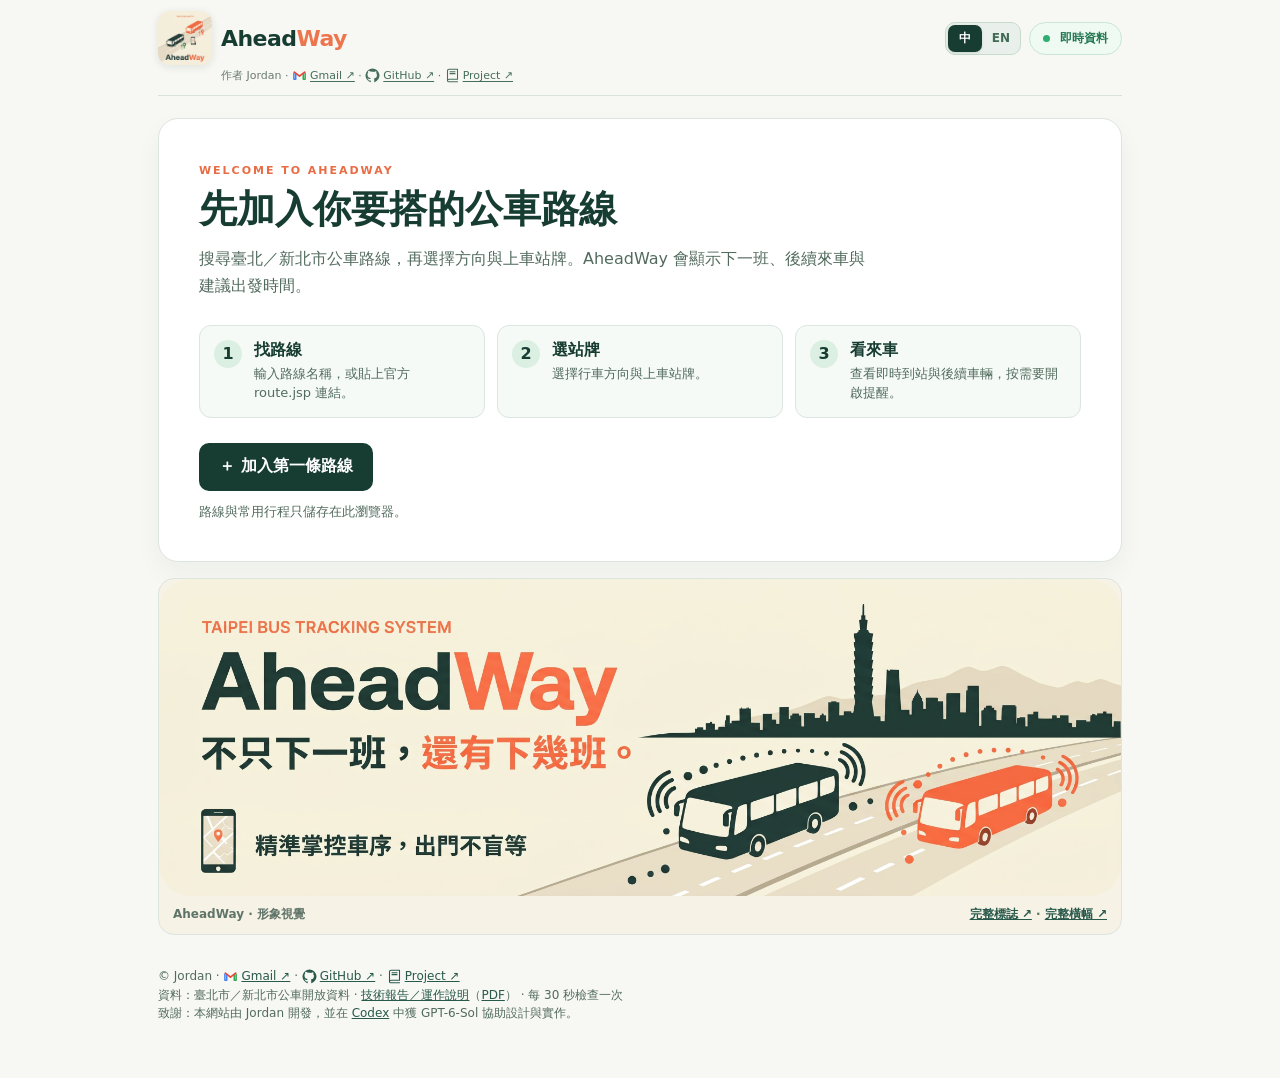
==== commit 19a7921a: "Add bilingual onboarding and streamlined route controls" ====
--- a/bus_tracker/static/index.html
+++ b/bus_tracker/static/index.html
@@ -6,28 +6,33 @@
   <meta name="theme-color" content="#173d32">
   <link rel="manifest" href="manifest.webmanifest">
   <link rel="icon" type="image/jpeg" href="LOGO.jpeg?v=1fa489af">
-  <title>橘5 · AheadWay</title>
+  <title>AheadWay</title>
   <link rel="stylesheet" href="style.css">
 </head>
-<body>
+<body class="no-route">
   <main>
     <header class="masthead">
       <div class="brand-block"><div class="brand"><a class="brand-logo" href="LOGO.jpeg?v=1fa489af" target="_blank" rel="noopener noreferrer" aria-label="查看完整 AheadWay 標誌"><img src="LOGO.jpeg?v=1fa489af" width="2048" height="2048" alt="" decoding="async"></a><span class="brand-ahead">Ahead</span><span class="brand-way">Way</span></div></div>
-      <span class="live-pill"><span class="dot"></span> 即時資料</span>
+      <div class="masthead-actions"><div class="language-toggle" role="group" aria-label="網站語言"><button type="button" data-language="zh-TW" aria-label="繁體中文" aria-pressed="true"><span lang="zh-Hant">中</span></button><button type="button" data-language="en" aria-label="English" aria-pressed="false">EN</button></div><span class="live-pill"><span class="dot"></span> 即時資料</span></div>
       <div class="author-line">作者 Jordan · <a class="contact-link" href="mailto:jordankhwu@gmail.com" aria-label="用 Gmail 寄信給 Jordan：jordankhwu@gmail.com" title="jordankhwu@gmail.com"><svg class="contact-icon" viewBox="0 0 24 24" aria-hidden="true"><path d="M3 7v11h3V9.4" fill="none" stroke="#4285f4" stroke-width="2.4" stroke-linejoin="round"/><path d="M21 7v11h-3V9.4" fill="none" stroke="#34a853" stroke-width="2.4" stroke-linejoin="round"/><path d="M3.8 6.5 12 13l8.2-6.5" fill="none" stroke="#ea4335" stroke-width="2.6" stroke-linecap="round" stroke-linejoin="round"/></svg>Gmail ↗</a> · <a class="contact-link" href="https://github.com/JordanWu1997" target="_blank" rel="noopener noreferrer" aria-label="Jordan 的 GitHub 個人頁面"><svg class="contact-icon" viewBox="0 0 24 24" aria-hidden="true"><path fill="currentColor" d="M12 .8a11.2 11.2 0 0 0-3.54 21.82c.56.1.77-.24.77-.54v-2.08c-3.13.68-3.79-1.33-3.79-1.33-.51-1.3-1.25-1.65-1.25-1.65-1.02-.7.08-.69.08-.69 1.13.08 1.73 1.16 1.73 1.16 1 .1.78.02 2.37-.08.24-.73.39-1.23.72-1.51-2.5-.28-5.13-1.25-5.13-5.56 0-1.23.44-2.23 1.16-3.01-.12-.29-.5-1.43.11-2.98 0 0 .95-.3 3.08 1.15A10.7 10.7 0 0 1 12 6.01c.95 0 1.9.13 2.79.38 2.13-1.45 3.08-1.15 3.08-1.15.61 1.55.23 2.69.11 2.98.72.78 1.16 1.78 1.16 3.01 0 4.32-2.63 5.28-5.14 5.55.4.35.75 1.02.75 2.06v3.24c0 .3.21.65.77.54A11.2 11.2 0 0 0 12 .8Z"/></svg>GitHub ↗</a> · <a class="contact-link" href="https://github.com/JordanWu1997/AheadWay" target="_blank" rel="noopener noreferrer" aria-label="AheadWay 專案 GitHub 儲存庫"><svg class="contact-icon" viewBox="0 0 24 24" aria-hidden="true"><path d="M4 4.5A2.5 2.5 0 0 1 6.5 2H20v16H6.5A2.5 2.5 0 0 0 4 20.5zM4 5v15.5A1.5 1.5 0 0 0 5.5 22H20M8 6h8M8 9h8" fill="none" stroke="currentColor" stroke-width="1.7" stroke-linejoin="round" stroke-linecap="round"/></svg>Project ↗</a></div>
     </header>
     <button id="tracking-context" class="tracking-context" type="button" hidden aria-label="返回目前追蹤站牌選擇"></button>
 
-    <section class="hero">
-      <h1><span class="route-badge">橘5</span> 下一班，<em>還有下幾班。</em></h1>
-      <div class="eyebrow" id="hero-route-id">NEW TAIPEI · ROUTE 16405</div>
+    <section class="hero requires-route">
+      <h1><span class="route-badge"></span> 下一班，<em>還有下幾班。</em></h1>
+      <div class="eyebrow" id="hero-route-id"></div>
     </section>
 
-    <div class="route-tabs-shell"><button id="route-back" class="route-step" type="button" aria-label="顯示前面的公車路線" hidden disabled>←</button><nav class="route-tabs" role="tablist" aria-label="公車路線">
-      <button type="button" role="tab" data-route="16405" aria-selected="true" tabindex="0">橘5</button>
-      <button type="button" role="tab" data-route="16585" aria-selected="false" tabindex="-1">908</button>
-      <button type="button" role="tab" data-route="16664" aria-selected="false" tabindex="-1">921</button>
-    </nav><button id="route-more" class="route-step" type="button" aria-label="顯示更多公車路線" hidden disabled>→</button><button id="route-add" class="route-add" type="button" aria-label="加入路線" aria-controls="route-picker" aria-expanded="false"><span class="route-add-mark" aria-hidden="true">＋</span><span class="route-add-label">加入路線</span></button></div>
+    <section id="first-route" class="first-route" aria-labelledby="first-route-title">
+      <span class="eyebrow">WELCOME TO AHEADWAY</span>
+      <h1 id="first-route-title">先加入你要搭的公車路線</h1>
+      <p>搜尋臺北／新北市公車路線，再選擇方向與上車站牌。AheadWay 會顯示下一班、後續來車與建議出發時間。</p>
+      <ol><li><strong>找路線</strong><span>輸入路線名稱，或貼上官方 route.jsp 連結。</span></li><li><strong>選站牌</strong><span>選擇行車方向與上車站牌。</span></li><li><strong>看來車</strong><span>查看即時到站與後續車輛，按需要開啟提醒。</span></li></ol>
+      <button id="first-route-add" type="button">＋ 加入第一條路線</button>
+      <small>路線與常用行程只儲存在此瀏覽器。</small>
+    </section>
+
+    <div class="route-tabs-shell requires-route"><button id="route-back" class="route-step" type="button" aria-label="顯示前面的公車路線" hidden disabled>←</button><nav class="route-tabs" role="tablist" aria-label="公車路線"></nav><button id="route-more" class="route-step" type="button" aria-label="顯示更多公車路線" hidden disabled>→</button><button id="route-remove" class="route-remove" type="button" aria-label="移除目前路線" title="移除目前路線" aria-controls="route-remove-confirm" aria-expanded="false" hidden><svg viewBox="0 0 24 24" fill="none" stroke="currentColor" stroke-width="1.8" stroke-linecap="round" stroke-linejoin="round" aria-hidden="true"><path d="M4 7h16M9 7V4h6v3m3 0-1 13H7L6 7m4 4v5m4-5v5"/></svg></button><button id="route-add" class="route-add" type="button" aria-label="加入路線" aria-controls="route-picker" aria-expanded="false"><span class="route-add-mark" aria-hidden="true">＋</span><span class="route-add-label">加入路線</span></button></div>
     <details class="route-picker" id="route-picker">
       <summary><span>搜尋公車路線</span><span class="disclosure-icon" aria-hidden="true"></span></summary>
       <div class="route-picker-body">
@@ -38,9 +43,9 @@
         <details class="route-picker-help"><summary><span>如何新增路線？</span><span class="disclosure-icon" aria-hidden="true"></span></summary><div><p>可在<a href="https://pda5284.gov.taipei/MQS/routelist.jsp" target="_blank" rel="noopener">官方路線清單 ↗</a>選擇路線，複製 route.jsp 連結並貼上搜尋。</p><p>新增的路線只儲存在此瀏覽器；不同裝置不會自動同步。</p></div></details>
       </div>
     </details>
-    <div class="route-current-actions"><button id="route-remove" class="route-remove" type="button" hidden>移除目前路線分頁</button></div>
+    <div id="route-current-actions" class="route-current-actions requires-route" hidden><div id="route-remove-confirm" class="route-remove-confirm" role="group" aria-labelledby="route-remove-title" hidden><strong id="route-remove-title"></strong><p id="route-remove-description"></p><div><button id="route-remove-cancel" type="button">取消</button><button id="route-remove-accept" type="button">確認移除</button></div></div></div>
 
-    <details id="selection-card" class="selection-card" open>
+    <details id="selection-card" class="selection-card requires-route" open>
       <summary><span class="selection-card-title"><span class="eyebrow">TRIP & STOP</span><strong>路線與站牌</strong></span><span id="selection-summary">載入中…</span><span class="disclosure-icon" aria-hidden="true"></span></summary>
       <div class="selection-card-body">
       <section class="trip-bar" aria-label="常用行程"><strong>常用行程</strong><div id="saved-trips" class="saved-trips"></div><button id="trips-more" type="button" hidden aria-expanded="false">顯示其餘行程</button></section>
@@ -58,7 +63,7 @@
       </div>
     </details>
 
-    <section class="results" aria-labelledby="stop-title">
+    <section class="results requires-route" aria-labelledby="stop-title">
       <details class="arrival-summary major-card" open>
         <summary class="section-head"><div><div class="eyebrow">ARRIVAL INFORMATION</div><h2 id="stop-title">選擇站牌</h2></div><div class="summary-end"><div id="updated" class="updated">—</div><span class="disclosure-icon" aria-hidden="true"></span></div></summary>
         <p id="results-status" class="sr-only" role="status" aria-atomic="true"></p>
@@ -107,7 +112,7 @@
       <button id="travel-float" class="travel-float" type="button" hidden></button>
     </section>
 
-    <section id="route-view" class="route-panel" aria-labelledby="route-heading">
+    <section id="route-view" class="route-panel requires-route" aria-labelledby="route-heading">
       <div class="route-panel-head">
         <div><div class="eyebrow">ROUTE VIEW</div><h2 id="route-heading">橘5 路線</h2></div><div class="summary-end"><p>點站牌即可追蹤</p><button id="route-toggle" class="route-toggle" type="button" aria-label="收合路線" aria-expanded="true" aria-controls="route-body"><span class="disclosure-icon" aria-hidden="true"></span></button></div>
       </div>
@@ -129,7 +134,7 @@
       </div>
     </section>
 
-    <details class="notify major-card" open>
+    <details class="notify major-card requires-route" open>
       <summary class="notify-heading"><div><div class="eyebrow">VOICE NOTIFIER</div><h2>語音提醒</h2></div><div class="summary-end"><span id="voice-state" class="voice-state" role="status">尚未啟用</span><span class="disclosure-icon" aria-hidden="true"></span></div></summary>
       <div class="notify-controls">
         <p class="notify-help">可選到站提醒或定時播報；手動播放需保持頁面開啟。</p><div class="voice-primary"><button id="voice" type="button" aria-pressed="false" disabled>啟用語音</button><button id="voice-test" class="voice-test" type="button">試播目前資訊</button></div>
@@ -149,8 +154,9 @@
       </div>
     </details>
     <figure class="brand-banner"><a href="BANNER.jpeg?v=411fed9d" target="_blank" rel="noopener noreferrer" aria-label="查看完整 AheadWay 形象橫幅"><img src="BANNER.jpeg?v=411fed9d" width="3584" height="1184" loading="lazy" decoding="async" alt="AheadWay 橫幅：臺北城市天際線、兩輛公車與不只下一班的標語"></a><figcaption><span>AheadWay · 形象視覺</span><span><a href="LOGO.jpeg?v=1fa489af" target="_blank" rel="noopener noreferrer">完整標誌 ↗</a> · <a href="BANNER.jpeg?v=411fed9d" target="_blank" rel="noopener noreferrer">完整橫幅 ↗</a></span></figcaption></figure>
-    <footer>© Jordan · <a class="contact-link" href="mailto:jordankhwu@gmail.com" aria-label="用 Gmail 寄信給 Jordan：jordankhwu@gmail.com"><svg class="contact-icon" viewBox="0 0 24 24" aria-hidden="true"><path d="M3 7v11h3V9.4" fill="none" stroke="#4285f4" stroke-width="2.4" stroke-linejoin="round"/><path d="M21 7v11h-3V9.4" fill="none" stroke="#34a853" stroke-width="2.4" stroke-linejoin="round"/><path d="M3.8 6.5 12 13l8.2-6.5" fill="none" stroke="#ea4335" stroke-width="2.6" stroke-linecap="round" stroke-linejoin="round"/></svg>Gmail ↗</a> · <a class="contact-link" href="https://github.com/JordanWu1997" target="_blank" rel="noopener noreferrer" aria-label="Jordan 的 GitHub 個人頁面"><svg class="contact-icon" viewBox="0 0 24 24" aria-hidden="true"><path fill="currentColor" d="M12 .8a11.2 11.2 0 0 0-3.54 21.82c.56.1.77-.24.77-.54v-2.08c-3.13.68-3.79-1.33-3.79-1.33-.51-1.3-1.25-1.65-1.25-1.65-1.02-.7.08-.69.08-.69 1.13.08 1.73 1.16 1.73 1.16 1 .1.78.02 2.37-.08.24-.73.39-1.23.72-1.51-2.5-.28-5.13-1.25-5.13-5.56 0-1.23.44-2.23 1.16-3.01-.12-.29-.5-1.43.11-2.98 0 0 .95-.3 3.08 1.15A10.7 10.7 0 0 1 12 6.01c.95 0 1.9.13 2.79.38 2.13-1.45 3.08-1.15 3.08-1.15.61 1.55.23 2.69.11 2.98.72.78 1.16 1.78 1.16 3.01 0 4.32-2.63 5.28-5.14 5.55.4.35.75 1.02.75 2.06v3.24c0 .3.21.65.77.54A11.2 11.2 0 0 0 12 .8Z"/></svg>GitHub ↗</a> · <a class="contact-link" href="https://github.com/JordanWu1997/AheadWay" target="_blank" rel="noopener noreferrer" aria-label="AheadWay 專案 GitHub 儲存庫"><svg class="contact-icon" viewBox="0 0 24 24" aria-hidden="true"><path d="M4 4.5A2.5 2.5 0 0 1 6.5 2H20v16H6.5A2.5 2.5 0 0 0 4 20.5zM4 5v15.5A1.5 1.5 0 0 0 5.5 22H20M8 6h8M8 9h8" fill="none" stroke="currentColor" stroke-width="1.7" stroke-linejoin="round" stroke-linecap="round"/></svg>Project ↗</a><br>資料：臺北市／新北市公車開放資料 · <a id="official-route-link" href="https://pda5284.gov.taipei/MQS/route.jsp?rid=16405" target="_blank" rel="noopener">原始橘5路線</a> · <a href="technical-report.html">技術報告／運作說明</a>（<a href="technical-report.pdf">PDF</a>） · 每 30 秒檢查一次<br>致謝：本網站由 Jordan 開發，並在 <a href="https://openai.com/codex/" target="_blank" rel="noopener noreferrer">Codex</a> 中獲 GPT-6-Sol 協助設計與實作。</footer>
+    <footer>© Jordan · <a class="contact-link" href="mailto:jordankhwu@gmail.com" aria-label="用 Gmail 寄信給 Jordan：jordankhwu@gmail.com"><svg class="contact-icon" viewBox="0 0 24 24" aria-hidden="true"><path d="M3 7v11h3V9.4" fill="none" stroke="#4285f4" stroke-width="2.4" stroke-linejoin="round"/><path d="M21 7v11h-3V9.4" fill="none" stroke="#34a853" stroke-width="2.4" stroke-linejoin="round"/><path d="M3.8 6.5 12 13l8.2-6.5" fill="none" stroke="#ea4335" stroke-width="2.6" stroke-linecap="round" stroke-linejoin="round"/></svg>Gmail ↗</a> · <a class="contact-link" href="https://github.com/JordanWu1997" target="_blank" rel="noopener noreferrer" aria-label="Jordan 的 GitHub 個人頁面"><svg class="contact-icon" viewBox="0 0 24 24" aria-hidden="true"><path fill="currentColor" d="M12 .8a11.2 11.2 0 0 0-3.54 21.82c.56.1.77-.24.77-.54v-2.08c-3.13.68-3.79-1.33-3.79-1.33-.51-1.3-1.25-1.65-1.25-1.65-1.02-.7.08-.69.08-.69 1.13.08 1.73 1.16 1.73 1.16 1 .1.78.02 2.37-.08.24-.73.39-1.23.72-1.51-2.5-.28-5.13-1.25-5.13-5.56 0-1.23.44-2.23 1.16-3.01-.12-.29-.5-1.43.11-2.98 0 0 .95-.3 3.08 1.15A10.7 10.7 0 0 1 12 6.01c.95 0 1.9.13 2.79.38 2.13-1.45 3.08-1.15 3.08-1.15.61 1.55.23 2.69.11 2.98.72.78 1.16 1.78 1.16 3.01 0 4.32-2.63 5.28-5.14 5.55.4.35.75 1.02.75 2.06v3.24c0 .3.21.65.77.54A11.2 11.2 0 0 0 12 .8Z"/></svg>GitHub ↗</a> · <a class="contact-link" href="https://github.com/JordanWu1997/AheadWay" target="_blank" rel="noopener noreferrer" aria-label="AheadWay 專案 GitHub 儲存庫"><svg class="contact-icon" viewBox="0 0 24 24" aria-hidden="true"><path d="M4 4.5A2.5 2.5 0 0 1 6.5 2H20v16H6.5A2.5 2.5 0 0 0 4 20.5zM4 5v15.5A1.5 1.5 0 0 0 5.5 22H20M8 6h8M8 9h8" fill="none" stroke="currentColor" stroke-width="1.7" stroke-linejoin="round" stroke-linecap="round"/></svg>Project ↗</a><br>資料：臺北市／新北市公車開放資料 · <span class="requires-route"><a id="official-route-link" href="#" target="_blank" rel="noopener">原始路線</a> · </span><a href="technical-report.html">技術報告／運作說明</a>（<a href="technical-report.pdf">PDF</a>） · 每 30 秒檢查一次<br>致謝：本網站由 Jordan 開發，並在 <a href="https://openai.com/codex/" target="_blank" rel="noopener noreferrer">Codex</a> 中獲 GPT-6-Sol 協助設計與實作。</footer>
   </main>
+  <script src="i18n.js"></script>
   <script src="app.js"></script>
 </body>
 </html>
--- a/bus_tracker/static/style.css
+++ b/bus_tracker/static/style.css
@@ -47,7 +47,7 @@
 .custom-threshold-label{margin:10px 0 0;font-size:12px}.custom-threshold-label input{display:block;margin-top:7px;width:100%}.custom-threshold-label[hidden]{display:none}
 @media(max-width:650px){.hero{padding:22px 0 16px}}
 .route-picker{margin:0 0 12px}.trip-bar{margin:0 0 12px;padding:9px 12px;gap:8px}.trips-empty{font-size:11px;color:#74857a;line-height:1.4}
-#trips-more{display:none}#trips-more[hidden]{display:none}@media(max-width:650px){.trip-bar:not(.expanded) .saved-trip:nth-child(n+4){display:none}#trips-more:not([hidden]){display:inline-flex;border:0;background:transparent;color:#28594b;padding:5px 0;font-size:11px;font-weight:800}}
+.trip-bar:not(.expanded) .saved-trip:nth-child(n+6){display:none}#trips-more[hidden]{display:none}#trips-more:not([hidden]){display:inline-flex;border:0;background:transparent;color:#28594b;padding:5px 0;font-size:11px;font-weight:800}@media(max-width:650px){.language-toggle{height:29px}.language-toggle button{height:23px;min-width:31px}.trip-bar:not(.expanded) .saved-trip:nth-child(n+6){display:none}}
 .leave-card{display:grid;grid-template-columns:minmax(0,1fr) minmax(360px,440px);align-items:start;gap:24px}
 .leave-summary{min-width:0}.leave-summary small{display:block}
 .walk-settings{display:grid;grid-template-columns:minmax(0,1fr) minmax(145px,165px);align-items:start;gap:10px 12px;align-self:start}
@@ -312,6 +312,31 @@
 
 /* A single vertical rhythm for the dashboard cards. */
 :root{--card-gap:16px}
+.no-route .requires-route{display:none!important}
+.first-route{display:none;margin:22px 0 0;padding:clamp(24px,5vw,40px);border:1px solid var(--ui-card-border);border-radius:20px;background:#fff;box-shadow:0 12px 28px #193c2a0b}
+.no-route .first-route{display:block}
+.first-route h1{margin:8px 0 12px;color:var(--brand-forest);font-size:clamp(26px,4vw,38px);line-height:1.25}
+.first-route p{max-width:670px;margin:0;color:var(--ui-secondary);font-size:16px;line-height:1.7}
+.first-route ol{display:grid;grid-template-columns:repeat(3,minmax(0,1fr));gap:12px;list-style:none;counter-reset:step;margin:25px 0;padding:0}
+.first-route li{display:grid;grid-template-columns:32px 1fr;gap:3px 8px;align-content:start;padding:14px;border:1px solid #dce5df;border-radius:12px;background:#f5faf6;counter-increment:step}
+.first-route li:before{content:counter(step);grid-row:span 2;display:grid;place-items:center;width:28px;height:28px;border-radius:50%;background:#dcefe3;color:#173d32;font-weight:800}
+.first-route li strong{color:#173d32}.first-route li span{color:var(--ui-secondary);font-size:13px;line-height:1.5}
+#first-route-add{min-height:48px;padding:10px 20px;border:0;border-radius:10px;background:#173d32;color:#fff;font:inherit;font-weight:800;cursor:pointer}
+#first-route-add:hover{background:#28594b}.first-route small{display:block;margin-top:12px;color:var(--ui-secondary);font-size:13px}
+.route-current-actions .route-remove{display:inline-flex;align-items:center;min-height:36px;margin:0 0 12px;padding:6px 12px;font-size:13px}
+.route-current-actions .route-remove:before{content:"×";display:inline-grid;place-items:center;width:18px;height:18px;margin-right:5px;border:1px solid currentColor;border-radius:50%;font-size:15px;line-height:1}
+.no-route .tracking-context{display:none!important}
+.route-tabs-shell .route-remove{display:inline-grid;place-items:center;flex:0 0 42px;width:42px;min-height:42px;margin:0;padding:0;border:1px solid #c7d8cd;border-radius:10px;background:#fff;color:#46675a;cursor:pointer}
+.route-tabs-shell .route-remove:hover,.route-tabs-shell .route-remove[aria-expanded="true"]{background:#fff2ee;color:#994d3a;border-color:#efc9bd}
+.route-tabs-shell .route-remove[hidden]{display:none}
+.route-tabs-shell .route-remove svg{display:block;width:19px;height:19px}
+.route-tabs-shell .route-remove:focus-visible{outline:3px solid var(--focus-ring);outline-offset:1px}
+@media(max-width:650px){.route-tabs-shell .route-remove{flex-basis:38px;width:38px;min-height:40px}}
+.route-remove-confirm{max-width:440px;margin:0 0 16px auto;padding:16px;text-align:left;border:1px solid #efc9bd;border-radius:13px;background:#fff7f4;color:#173d32}
+.route-remove-confirm[hidden]{display:none}.route-remove-confirm strong{font-size:16px}.route-remove-confirm p{margin:6px 0 14px;color:#65756d;font-size:13px;line-height:1.5}
+.route-remove-confirm>div{display:flex;justify-content:flex-end;gap:8px}.route-remove-confirm button{min-height:38px;padding:7px 13px;border:1px solid #c7d8cd;border-radius:8px;background:#fff;color:#28594b;font:inherit;font-size:13px;font-weight:750;cursor:pointer}
+.route-remove-confirm #route-remove-accept{border-color:#a4402e;background:#a4402e;color:#fff}
+@media(max-width:650px){.first-route{margin-top:10px;padding:22px 18px}.first-route ol{grid-template-columns:1fr;gap:8px}.first-route li{grid-template-columns:28px 1fr;padding:10px 12px}.route-remove-confirm{max-width:none}}
 .selection-card,.results,.results .approach-board,.results .leave-card,.route-panel,.notify,.brand-banner{margin-top:var(--card-gap)}
 .route-picker[open]{margin:var(--card-gap) 0 0}
 .route-picker[open] + .route-current-actions + .selection-card{margin-top:var(--card-gap)}
@@ -454,3 +479,21 @@
 }
 .voice-settings-info{display:grid;gap:2px;min-width:0;text-align:right}
 #voice-settings-engine{color:var(--ui-muted);font-size:12px;line-height:1.35;font-weight:500;overflow-wrap:anywhere}
+
+/* Direct two-language toggle: each language stays visible and tappable. */
+.masthead-actions{grid-column:2;grid-row:1;display:flex;align-items:center;justify-content:flex-end;gap:8px;min-width:0}
+.masthead-actions .live-pill{grid-column:auto;grid-row:auto}
+.language-toggle{display:inline-flex;align-items:center;gap:2px;flex:none;height:33px;padding:2px;border:1px solid #c7dbcd;border-radius:10px;background:#e9f0eb}
+.language-toggle button{display:inline-flex;align-items:center;justify-content:center;min-width:34px;height:27px;margin:0;padding:0 7px;border:0;border-radius:7px;background:transparent;color:#426b57;font:inherit;font-size:12px;font-weight:850;line-height:1;cursor:pointer}
+.language-toggle button[aria-pressed="true"]{background:#173d32;color:#fff;box-shadow:0 1px 3px #173d3226}
+.language-toggle button:hover:not([aria-pressed="true"]){background:#dce9df;color:#173d32}
+.language-toggle button:focus-visible{position:relative;z-index:1;outline:3px solid var(--focus-ring);outline-offset:2px}
+@media(max-width:650px){.language-toggle{height:29px}.language-toggle button{height:23px;min-width:31px}}
+@media(max-width:380px){.masthead .masthead-actions{grid-column:1/-1;grid-row:2;justify-content:flex-start}.masthead .author-line{grid-row:3;margin-left:0}}
+
+/* Keep the route action compact on phones; its accessible name remains on the button. */
+@media(max-width:650px){
+  .route-tabs-shell .route-add{flex:0 0 40px;width:40px;min-width:40px;padding:0}
+  .route-tabs-shell .route-add-label{display:none}
+  .route-tabs-shell .route-add-mark{font-size:24px}
+}
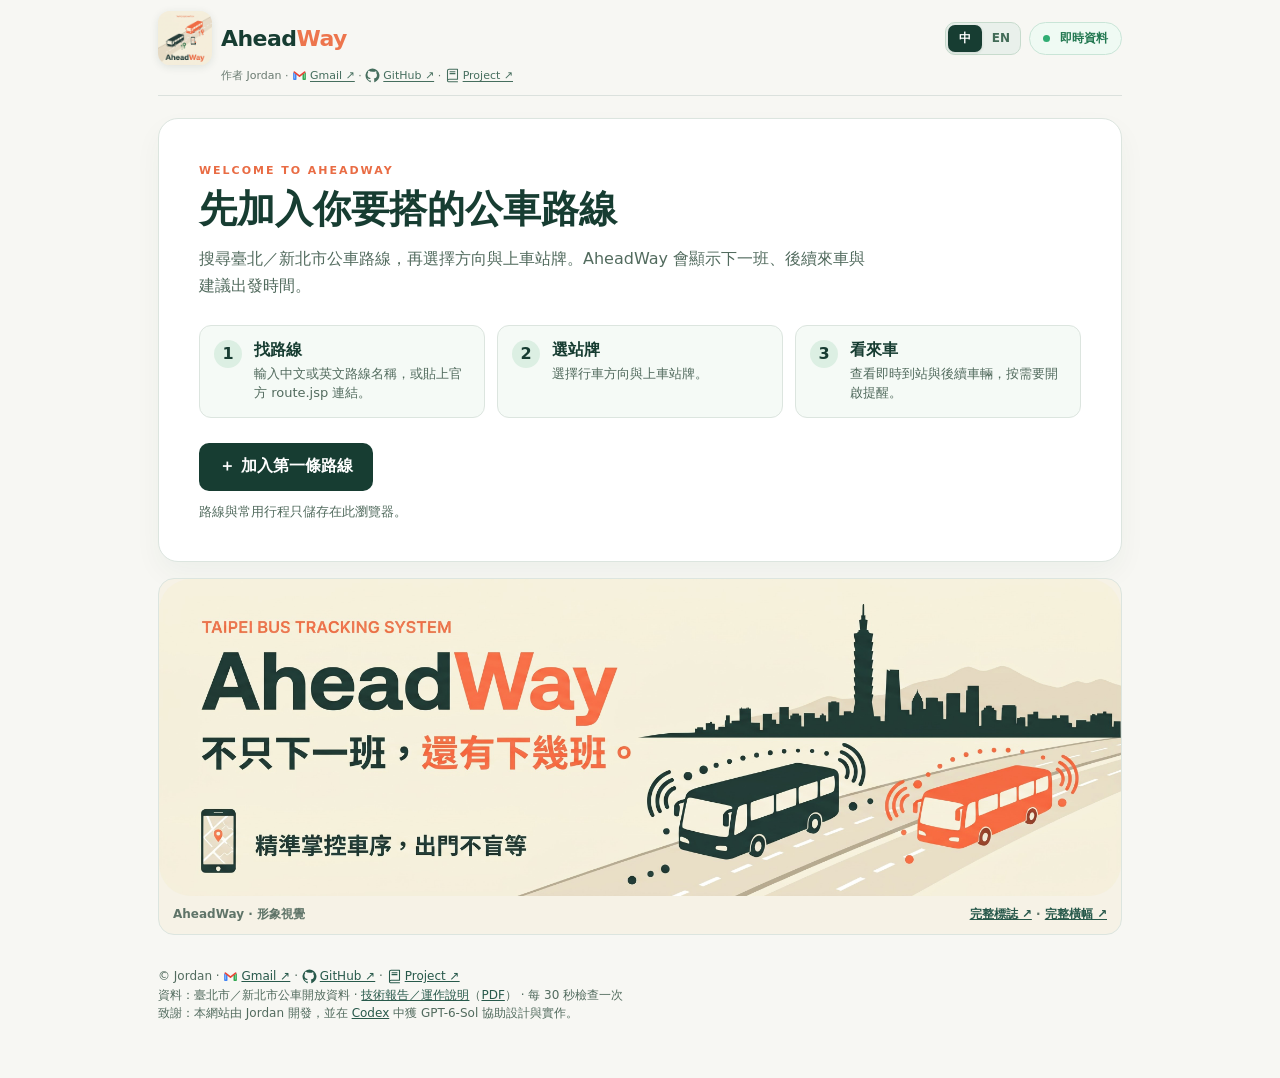
==== commit 6394e4d0: "Improve bilingual route search and stop selection UI" ====
--- a/bus_tracker/static/index.html
+++ b/bus_tracker/static/index.html
@@ -27,7 +27,7 @@
       <span class="eyebrow">WELCOME TO AHEADWAY</span>
       <h1 id="first-route-title">先加入你要搭的公車路線</h1>
       <p>搜尋臺北／新北市公車路線，再選擇方向與上車站牌。AheadWay 會顯示下一班、後續來車與建議出發時間。</p>
-      <ol><li><strong>找路線</strong><span>輸入路線名稱，或貼上官方 route.jsp 連結。</span></li><li><strong>選站牌</strong><span>選擇行車方向與上車站牌。</span></li><li><strong>看來車</strong><span>查看即時到站與後續車輛，按需要開啟提醒。</span></li></ol>
+      <ol><li><strong>找路線</strong><span>輸入中文或英文路線名稱，或貼上官方 route.jsp 連結。</span></li><li><strong>選站牌</strong><span>選擇行車方向與上車站牌。</span></li><li><strong>看來車</strong><span>查看即時到站與後續車輛，按需要開啟提醒。</span></li></ol>
       <button id="first-route-add" type="button">＋ 加入第一條路線</button>
       <small>路線與常用行程只儲存在此瀏覽器。</small>
     </section>
@@ -37,7 +37,7 @@
       <summary><span>搜尋公車路線</span><span class="disclosure-icon" aria-hidden="true"></span></summary>
       <div class="route-picker-body">
         <label for="route-query">路線名稱或官方連結</label>
-        <div class="route-picker-search"><input id="route-query" type="search" autocomplete="off" placeholder="例如 0東、紅2，或貼上 route.jsp 連結"><button id="route-find" type="button">搜尋</button></div>
+        <div class="route-picker-search"><input id="route-query" type="search" autocomplete="off" placeholder="例如 橘5、Orange 5、908，或貼上 route.jsp 連結"><button id="route-find" type="button">搜尋</button></div>
         <p id="route-picker-status" role="status">輸入路線名稱或貼上官方連結後搜尋。</p>
         <div id="route-results" class="route-results"></div>
         <details class="route-picker-help"><summary><span>如何新增路線？</span><span class="disclosure-icon" aria-hidden="true"></span></summary><div><p>可在<a href="https://pda5284.gov.taipei/MQS/routelist.jsp" target="_blank" rel="noopener">官方路線清單 ↗</a>選擇路線，複製 route.jsp 連結並貼上搜尋。</p><p>新增的路線只儲存在此瀏覽器；不同裝置不會自動同步。</p></div></details>
@@ -122,7 +122,7 @@
       <div class="mobile-route-directions" role="group" aria-label="查看沿線站牌方向"><button type="button" data-mobile-leg="0" aria-pressed="true">去程</button><button type="button" data-mobile-leg="1" aria-pressed="false">返程</button></div>
       <div id="route-columns" class="route-columns"><p class="route-loading">正在載入路線…</p></div>
       <details id="map-detail" class="map-detail" open><summary><span class="map-summary-closed">顯示路線圖與公車位置</span><span class="map-summary-open">收合路線圖</span><span class="disclosure-icon" aria-hidden="true"></span></summary>
-      <div class="route-map-legend" aria-label="路線圖圖例"><span><i class="legend-line outbound"></i>去程</span><span><i class="legend-line inbound"></i>返程</span><span><i class="legend-stop"></i>藍色箭頭與站名＝目前選擇</span><span><i class="legend-bus outbound">2</i>去程公車數</span><span><i class="legend-bus inbound">2</i>返程公車數</span></div>
+      <div class="route-map-legend" aria-label="路線圖圖例"><span><i class="legend-line outbound"></i>去程</span><span><i class="legend-line inbound"></i>返程</span><span class="selected-stop-legend"><i class="legend-stop"></i><span>藍色箭頭與站名＝目前選擇</span><strong id="map-selected-stop-name" data-no-i18n>選擇站牌</strong></span><span><i class="legend-bus outbound">2</i>去程公車數</span><span><i class="legend-bus inbound">2</i>返程公車數</span></div>
       <div class="route-map-wrap unavailable">
         <div id="route-map-status" class="route-map-status">正在載入站牌座標，路線圖稍後顯示…</div>
         <div class="map-zoom-controls" aria-label="路線圖縮放"><button id="map-zoom-in" type="button" aria-label="放大路線圖" title="放大">＋</button><button id="map-zoom-out" type="button" aria-label="縮小路線圖" title="縮小">−</button><button id="map-zoom-reset" type="button" aria-label="重設路線圖縮放" title="重設">重設</button></div>
--- a/bus_tracker/static/style.css
+++ b/bus_tracker/static/style.css
@@ -480,6 +480,18 @@
 .voice-settings-info{display:grid;gap:2px;min-width:0;text-align:right}
 #voice-settings-engine{color:var(--ui-muted);font-size:12px;line-height:1.35;font-weight:500;overflow-wrap:anywhere}
 
+/* A newly added route needs an explicit boarding stop before arrivals or alerts appear. */
+body.awaiting-stop .results,body.awaiting-stop .notify{display:none}
+body.awaiting-stop .selection-card{border-color:#a9cbb2}
+.route-stop-name,.route-column-head span:first-child{min-width:0;overflow-wrap:anywhere}
+.route-column-head span:last-child,.route-status{flex:none}
+.route-map-legend .selected-stop-legend{flex:1 1 230px;min-width:0;flex-wrap:wrap;gap:4px 7px;align-items:center}
+.route-map-legend .selected-stop-legend .legend-stop{flex:none;margin-right:3px}
+.route-map-legend #map-selected-stop-name{display:block;flex-basis:100%;min-width:0;padding-left:27px;color:#3158a2;font-size:13px;line-height:1.35;overflow-wrap:anywhere}
+@media(max-width:650px){
+  .selection-card:not([open]) .selection-card-body{display:none}
+}
+
 /* Direct two-language toggle: each language stays visible and tappable. */
 .masthead-actions{grid-column:2;grid-row:1;display:flex;align-items:center;justify-content:flex-end;gap:8px;min-width:0}
 .masthead-actions .live-pill{grid-column:auto;grid-row:auto}
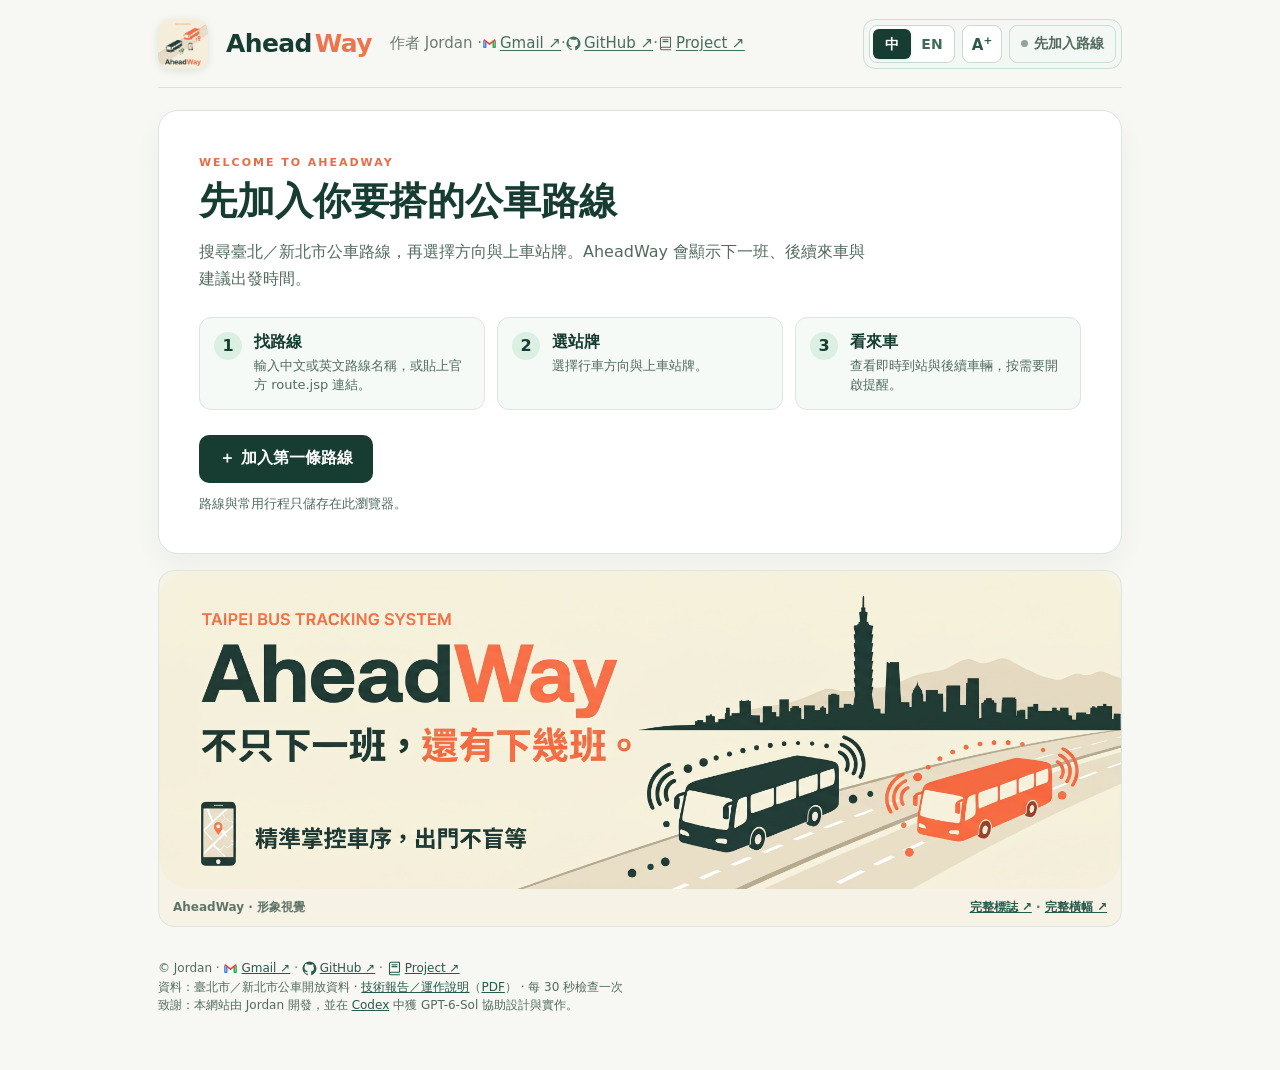
==== commit e2118e31: "Polish responsive header and large text UI" ====
--- a/bus_tracker/static/index.html
+++ b/bus_tracker/static/index.html
@@ -13,7 +13,7 @@
   <main>
     <header class="masthead">
       <div class="brand-block"><div class="brand"><a class="brand-logo" href="LOGO.jpeg?v=1fa489af" target="_blank" rel="noopener noreferrer" aria-label="查看完整 AheadWay 標誌"><img src="LOGO.jpeg?v=1fa489af" width="2048" height="2048" alt="" decoding="async"></a><span class="brand-ahead">Ahead</span><span class="brand-way">Way</span></div></div>
-      <div class="masthead-actions"><div class="language-toggle" role="group" aria-label="網站語言"><button type="button" data-language="zh-TW" aria-label="繁體中文" aria-pressed="true"><span lang="zh-Hant">中</span></button><button type="button" data-language="en" aria-label="English" aria-pressed="false">EN</button></div><span class="live-pill"><span class="dot"></span> 即時資料</span></div>
+      <div class="masthead-actions"><div class="language-toggle" role="group" aria-label="網站語言"><button type="button" data-language="zh-TW" aria-label="繁體中文" aria-pressed="true"><span lang="zh-Hant">中</span></button><button type="button" data-language="en" aria-label="English" aria-pressed="false">EN</button></div><button id="text-size-toggle" class="text-size-toggle" type="button" aria-label="放大文字" title="放大文字" aria-pressed="false"><span aria-hidden="true">A<sup>+</sup></span></button><span id="live-status" class="live-pill" role="status" aria-label="尚未選擇站牌" data-state="idle"><span class="dot" aria-hidden="true"></span><span id="live-status-text" data-no-i18n>尚未選擇站牌</span></span></div>
       <div class="author-line">作者 Jordan · <a class="contact-link" href="mailto:jordankhwu@gmail.com" aria-label="用 Gmail 寄信給 Jordan：jordankhwu@gmail.com" title="jordankhwu@gmail.com"><svg class="contact-icon" viewBox="0 0 24 24" aria-hidden="true"><path d="M3 7v11h3V9.4" fill="none" stroke="#4285f4" stroke-width="2.4" stroke-linejoin="round"/><path d="M21 7v11h-3V9.4" fill="none" stroke="#34a853" stroke-width="2.4" stroke-linejoin="round"/><path d="M3.8 6.5 12 13l8.2-6.5" fill="none" stroke="#ea4335" stroke-width="2.6" stroke-linecap="round" stroke-linejoin="round"/></svg>Gmail ↗</a> · <a class="contact-link" href="https://github.com/JordanWu1997" target="_blank" rel="noopener noreferrer" aria-label="Jordan 的 GitHub 個人頁面"><svg class="contact-icon" viewBox="0 0 24 24" aria-hidden="true"><path fill="currentColor" d="M12 .8a11.2 11.2 0 0 0-3.54 21.82c.56.1.77-.24.77-.54v-2.08c-3.13.68-3.79-1.33-3.79-1.33-.51-1.3-1.25-1.65-1.25-1.65-1.02-.7.08-.69.08-.69 1.13.08 1.73 1.16 1.73 1.16 1 .1.78.02 2.37-.08.24-.73.39-1.23.72-1.51-2.5-.28-5.13-1.25-5.13-5.56 0-1.23.44-2.23 1.16-3.01-.12-.29-.5-1.43.11-2.98 0 0 .95-.3 3.08 1.15A10.7 10.7 0 0 1 12 6.01c.95 0 1.9.13 2.79.38 2.13-1.45 3.08-1.15 3.08-1.15.61 1.55.23 2.69.11 2.98.72.78 1.16 1.78 1.16 3.01 0 4.32-2.63 5.28-5.14 5.55.4.35.75 1.02.75 2.06v3.24c0 .3.21.65.77.54A11.2 11.2 0 0 0 12 .8Z"/></svg>GitHub ↗</a> · <a class="contact-link" href="https://github.com/JordanWu1997/AheadWay" target="_blank" rel="noopener noreferrer" aria-label="AheadWay 專案 GitHub 儲存庫"><svg class="contact-icon" viewBox="0 0 24 24" aria-hidden="true"><path d="M4 4.5A2.5 2.5 0 0 1 6.5 2H20v16H6.5A2.5 2.5 0 0 0 4 20.5zM4 5v15.5A1.5 1.5 0 0 0 5.5 22H20M8 6h8M8 9h8" fill="none" stroke="currentColor" stroke-width="1.7" stroke-linejoin="round" stroke-linecap="round"/></svg>Project ↗</a></div>
     </header>
     <button id="tracking-context" class="tracking-context" type="button" hidden aria-label="返回目前追蹤站牌選擇"></button>
@@ -32,7 +32,7 @@
       <small>路線與常用行程只儲存在此瀏覽器。</small>
     </section>
 
-    <div class="route-tabs-shell requires-route"><button id="route-back" class="route-step" type="button" aria-label="顯示前面的公車路線" hidden disabled>←</button><nav class="route-tabs" role="tablist" aria-label="公車路線"></nav><button id="route-more" class="route-step" type="button" aria-label="顯示更多公車路線" hidden disabled>→</button><button id="route-remove" class="route-remove" type="button" aria-label="移除目前路線" title="移除目前路線" aria-controls="route-remove-confirm" aria-expanded="false" hidden><svg viewBox="0 0 24 24" fill="none" stroke="currentColor" stroke-width="1.8" stroke-linecap="round" stroke-linejoin="round" aria-hidden="true"><path d="M4 7h16M9 7V4h6v3m3 0-1 13H7L6 7m4 4v5m4-5v5"/></svg></button><button id="route-add" class="route-add" type="button" aria-label="加入路線" aria-controls="route-picker" aria-expanded="false"><span class="route-add-mark" aria-hidden="true">＋</span><span class="route-add-label">加入路線</span></button></div>
+    <div class="route-tabs-shell requires-route"><button id="route-back" class="route-step" type="button" aria-label="顯示前面的公車路線" hidden disabled>←</button><nav class="route-tabs" role="tablist" aria-label="公車路線"></nav><button id="route-more" class="route-step" type="button" aria-label="顯示更多公車路線" hidden disabled>→</button><button id="route-remove" class="route-remove" type="button" aria-label="移除目前路線" title="移除目前路線" aria-controls="route-remove-confirm" aria-expanded="false" hidden><svg viewBox="0 0 24 24" fill="none" stroke="currentColor" stroke-width="1.8" stroke-linecap="round" stroke-linejoin="round" aria-hidden="true"><path d="M4 7h16M9 7V4h6v3m3 0-1 13H7L6 7m4 4v5m4-5v5"/></svg><span class="route-remove-label">移除路線</span></button><button id="route-add" class="route-add" type="button" aria-label="加入路線" aria-controls="route-picker" aria-expanded="false"><span class="route-add-mark" aria-hidden="true">＋</span><span class="route-add-label">加入路線</span></button><button id="disclosure-toggle" class="disclosure-toggle" type="button" aria-label="全部展開" title="全部展開" aria-pressed="false" data-no-i18n><svg class="disclosure-icon-down" viewBox="0 0 24 24" aria-hidden="true"><path d="m6 6 6 6 6-6M6 12l6 6 6-6"/></svg><svg class="disclosure-icon-up" viewBox="0 0 24 24" aria-hidden="true"><path d="m6 18 6-6 6 6M6 12l6-6 6 6"/></svg><span class="disclosure-toggle-label">全部展開</span></button></div>
     <details class="route-picker" id="route-picker">
       <summary><span>搜尋公車路線</span><span class="disclosure-icon" aria-hidden="true"></span></summary>
       <div class="route-picker-body">
@@ -55,6 +55,7 @@
       <div class="control grow"><div class="stop-label-row"><label for="stop">上車站牌</label><button id="save-trip" type="button" aria-label="儲存目前站牌為常用行程">☆ 儲存常用</button></div><select id="stop"><option>載入站牌中…</option></select></div>
       <button id="refresh" class="refresh" type="button" aria-label="重新整理">↻ <span>更新</span></button>
       </section>
+      <p id="stop-selection-hint" class="stop-selection-hint" role="status" hidden>下一步：確認行車方向，再選擇上車站牌，即可查看下一班與後續來車。</p>
       <section class="arrival-scope" aria-labelledby="arrival-scope-heading">
       <div class="arrival-scope-copy"><div class="eyebrow">ARRIVAL SCOPE</div><h2 id="arrival-scope-heading">計算哪些來車？</h2><p id="scope-effect" role="status" aria-live="polite">正在載入所選站牌…</p></div>
       <label class="loop-control" for="closed-loop"><input id="closed-loop" type="checkbox" checked><span class="switch" aria-hidden="true"></span><span><strong>也估算另一方向的下一輪公車</strong><small>須跑完原方向並折返續行；到站時間較不確定</small></span></label>
@@ -64,14 +65,14 @@
     </details>
 
     <section class="results requires-route" aria-labelledby="stop-title">
-      <details class="arrival-summary major-card" open>
+      <details id="arrival-summary" class="arrival-summary major-card" open>
         <summary class="section-head"><div><div class="eyebrow">ARRIVAL INFORMATION</div><h2 id="stop-title">選擇站牌</h2></div><div class="summary-end"><div id="updated" class="updated">—</div><span class="disclosure-icon" aria-hidden="true"></span></div></summary>
         <p id="results-status" class="sr-only" role="status" aria-atomic="true"></p>
         <div class="arrival-meta"><p id="data-freshness" class="data-freshness">正在讀取資料時間…</p><a href="technical-report.html">資料說明 ↗</a></div>
         <div id="message" class="message" role="status">正在取得公車資訊…</div>
         <div id="eta-card" class="eta-card" hidden><div><div class="card-label">官方下一班預估</div><div id="eta" class="eta">—</div><div id="eta-detail" class="eta-detail"></div></div><div class="eta-icon">🚌</div></div>
       </details>
-      <details class="approach-board major-card" aria-labelledby="approach-heading" open>
+      <details id="approach-board" class="approach-board major-card" aria-labelledby="approach-heading" open>
         <summary class="list-head"><div><div class="eyebrow">ALL DETECTED BUSES</div><h3 id="approach-heading">本方向來車與後續車</h3></div><div class="summary-end"><span id="vehicle-count">—</span><span class="disclosure-icon" aria-hidden="true"></span></div></summary>
         <div class="approach-content">
         <p id="vehicle-summary" class="vehicle-summary">正在確認沿線公車…</p>
@@ -79,13 +80,13 @@
         <p class="caveat">官方只提供下一班預估；每輛車的到站範圍由沿線位置推估。另一方向的車須折返續行才會抵達所選站牌，可能在端點停駛；下一輪出發時間僅供參考，不觸發手機或語音到站提醒。</p>
         </div>
       </details>
-      <details class="leave-card major-card" id="departure-card" open>
+      <details class="leave-card major-card" id="departure-card">
         <summary class="leave-summary"><div class="leave-heading"><div><div class="eyebrow">DEPARTURE ADVICE</div><h3>建議出發時間</h3></div><div class="summary-end"><span id="leave-brief">等待到站預估</span><span class="disclosure-icon" aria-hidden="true"></span></div></div></summary>
         <div class="leave-content"><div class="leave-guidance"><p id="leave-advice">載入到站預估後顯示</p><small class="leave-note">預留步行時間與 2 分鐘緩衝；另一方向下一輪僅供參考，須確認仍繼續行駛。</small></div>
         <div class="walk-settings">
-          <div class="location-field"><span class="walk-caption">步行估算方式</span><label class="location-toggle" for="use-location"><input id="use-location" type="checkbox"><span class="switch" aria-hidden="true"></span><span>使用目前位置</span></label></div>
-          <label class="walk-field" for="walk-minutes"><span>步行到站（分鐘）</span><span id="walk-source" class="walk-source">手動設定</span><input id="walk-minutes" type="number" min="0" max="60" step="1" value="5"></label>
-          <div class="location-status-row"><span id="location-state" class="location-state" role="status">開啟後取得一次位置；換站時重新估算。座標只在此瀏覽器計算。</span><button id="location-refresh" type="button" hidden>重新定位</button></div>
+          <div class="location-field"><span class="walk-caption">步行估算方式</span><label class="location-toggle" for="use-location"><input id="use-location" type="checkbox" aria-describedby="location-help"><span class="switch" aria-hidden="true"></span><span>使用目前位置</span></label><small id="location-help" class="location-help">使用目前位置只取得一次座標來估算步行時間；換站時重新取得。座標留在瀏覽器，不會傳到伺服器。持續定位只在「前往站牌模式」啟用。</small></div>
+          <label class="walk-field for="walk-minutes"><span>步行到站（分鐘）</span><span id="walk-source" class="walk-source">手動設定</span><input id="walk-minutes" type="number" min="0" max="60" step="1" value="5"></label>
+          <div class="location-status-row"><span id="location-state" class="location-state" role="status">目前以手動分鐘估算步行時間。</span><button id="location-refresh" type="button" hidden>重新定位</button></div>
         </div>
         <details class="push-card" id="mobile-reminder" aria-label="手機出發提醒" hidden>
           <summary><strong>手機出發提醒</strong><span id="mobile-mode-summary">計畫模式 · 出發建議</span><span class="disclosure-icon" aria-hidden="true"></span></summary>
@@ -100,7 +101,7 @@
             <div class="travel-actions"><button id="travel-refresh" class="secondary-action" type="button">重新定位</button><button id="travel-action" class="secondary-action" type="button">停止前往模式</button></div>
             <p class="mobile-limit">前往警告只在此頁運作；下方背景通知仍可獨立使用。</p>
           </section>
-          <div class="phone-push-controls"><strong>關頁後的出發通知（選用）</strong><p>提醒目標會固定；瀏覽其他路線不會切換。iPhone／iPad 請先加入主畫面。</p>
+          <div class="phone-push-controls"><strong>關頁後的出發通知（選用）</strong><p>提醒目標會固定；瀏覽其他路線不會切換。啟用時瀏覽器會詢問通知權限，可隨時關閉。iPhone／iPad 請先加入主畫面。</p>
             <div class="push-target-row"><span id="push-target">尚未設定提醒目標</span><button id="push-target-switch" type="button" hidden>改為提醒目前站牌</button></div>
             <span id="push-state" role="status">尚未啟用</span>
             <div class="push-actions"><button id="push-retry" type="button" hidden>重試同步</button><button id="push-toggle" type="button">啟用手機通知</button></div>
@@ -112,10 +113,10 @@
       <button id="travel-float" class="travel-float" type="button" hidden></button>
     </section>
 
-    <section id="route-view" class="route-panel requires-route" aria-labelledby="route-heading">
-      <div class="route-panel-head">
-        <div><div class="eyebrow">ROUTE VIEW</div><h2 id="route-heading">橘5 路線</h2></div><div class="summary-end"><p>點站牌即可追蹤</p><button id="route-toggle" class="route-toggle" type="button" aria-label="收合路線" aria-expanded="true" aria-controls="route-body"><span class="disclosure-icon" aria-hidden="true"></span></button></div>
-      </div>
+    <details id="route-view" class="route-panel requires-route" aria-labelledby="route-heading">
+      <summary id="route-toggle" class="route-panel-head">
+        <div><div class="eyebrow">ROUTE VIEW</div><h2 id="route-heading">橘5 路線</h2></div><div class="summary-end"><p>點站牌即可追蹤</p><span class="disclosure-icon" aria-hidden="true"></span></div>
+      </summary>
       <div id="route-body">
       <div id="loop-explanation" class="route-connection">↪ 計算另一方向公車折返後抵達所選站牌的時間；這些車可能在終點停駛。</div>
       <div class="route-finder"><label for="route-search">搜尋沿線站牌</label><div class="route-finder-actions"><input id="route-search" type="search" placeholder="輸入站名，例如景安站" autocomplete="off"><button id="jump-to-stop" type="button">跳至所選站牌</button></div><p id="route-search-status" class="sr-only" role="status"></p></div>
@@ -126,19 +127,19 @@
       <div class="route-map-wrap unavailable">
         <div id="route-map-status" class="route-map-status">正在載入站牌座標，路線圖稍後顯示…</div>
         <div class="map-zoom-controls" aria-label="路線圖縮放"><button id="map-zoom-in" type="button" aria-label="放大路線圖" title="放大">＋</button><button id="map-zoom-out" type="button" aria-label="縮小路線圖" title="縮小">−</button><button id="map-zoom-reset" type="button" aria-label="重設路線圖縮放" title="重設">重設</button></div>
-        <svg id="route-map" viewBox="0 0 800 390" role="img" aria-label="橘5去程與返程站點位置示意圖"></svg>
+        <svg id="route-map" viewBox="0 0 800 390" role="img" aria-label="橘5去程與返程站點位置示意圖" data-no-i18n></svg>
       </div>
       <p class="map-caption">可拖曳路線圖、用滾輪或上方按鈕縮放。站牌座標連線僅為位置示意，並非實際道路軌跡。</p>
       </details>
       <p class="route-help">每站右側為官方到站狀態；車牌標記是最近的進站或離站事件，包含尚未接近所選站牌的沿線公車。點站牌即可切換追蹤。</p>
       </div>
-    </section>
+    </details>
 
-    <details class="notify major-card requires-route" open>
+    <details id="voice-card" class="notify major-card requires-route">
       <summary class="notify-heading"><div><div class="eyebrow">VOICE NOTIFIER</div><h2>語音提醒</h2></div><div class="summary-end"><span id="voice-state" class="voice-state" role="status">尚未啟用</span><span class="disclosure-icon" aria-hidden="true"></span></div></summary>
       <div class="notify-controls">
         <p class="notify-help">可選到站提醒或定時播報；手動播放需保持頁面開啟。</p><div class="voice-primary"><button id="voice" type="button" aria-pressed="false" disabled>啟用語音</button><button id="voice-test" class="voice-test" type="button">試播目前資訊</button></div>
-        <details id="voice-settings" class="voice-settings" open><summary><strong>語音設定</strong><span class="voice-settings-info"><span id="voice-settings-label">到站提醒 5 分鐘 · 中文</span><span id="voice-settings-engine">簡短 · 本機 TTS</span></span><span class="disclosure-icon" aria-hidden="true"></span></summary>
+        <details id="voice-settings" class="voice-settings"><summary><strong>語音設定</strong><span class="voice-settings-info"><span id="voice-settings-label">到站提醒 5 分鐘 · 中文</span><span id="voice-settings-engine">簡短 · 本機 TTS</span></span><span class="disclosure-icon" aria-hidden="true"></span></summary>
         <div class="voice-settings-grid">
           <div class="voice-field"><label for="voice-mode">語音模式</label><select id="voice-mode"><option value="alert">到站提醒</option><option value="briefing">定時播報</option></select></div>
           <div class="voice-field"><label for="voice-language">播報語言</label><select id="voice-language"><option value="zh">中文</option><option value="en">English</option></select></div>
--- a/bus_tracker/static/style.css
+++ b/bus_tracker/static/style.css
@@ -12,7 +12,7 @@
 .notify-controls .voice-test{display:block;width:100%;margin-top:8px;background:#fff;color:#28594b;border:1px solid #bdd3c5;padding:11px 14px}.notify-controls .voice-test:hover{background:#eff7f1}.notify-controls .voice-preview{font-size:11px;line-height:1.5;color:#728077;margin:8px 0 0;max-width:260px}.notify-controls .voice-state.error{color:#a23d30;font-weight:750}.notify-controls .voice-state.speaking{color:#237851;font-weight:750}
 .leave-card{margin-top:13px;padding:21px 25px;background:#fff;border:1px solid #dce7de;border-radius:15px;display:flex;justify-content:space-between;gap:20px;align-items:center}.leave-card h3{margin:0 0 7px;font-size:17px}.leave-card p{margin:0 0 7px;font-size:18px;font-weight:800;color:#28594b}.leave-card small{color:#7a8980;line-height:1.5}.leave-card label{min-width:150px;margin:0}.leave-card input{display:block;width:100%;margin-top:8px;border:1px solid #dce2de;border-radius:9px;padding:10px;font:inherit}.schedule-settings{border-top:1px solid #e1e7e2;margin-top:15px;padding-top:15px}.schedule-settings .schedule-check{display:flex;align-items:center;gap:8px;margin:3px 0 10px}.schedule-settings .schedule-check input{width:auto;margin:0}.schedule-settings small{display:block;color:#819087;font-size:11px;line-height:1.5;margin-top:6px}.schedule-settings #schedule-state{font-size:11px;color:#28594b;margin:8px 0 0}.notify-controls #voice-model{max-width:300px}@media(max-width:650px){.leave-card{display:block}.leave-card label{margin-top:16px}}
 #api-voice-settings[hidden]{display:none}#api-voice-settings small{display:block;color:#819087;font-size:11px;line-height:1.5;margin:0 0 10px}
-.sr-only{position:absolute;width:1px;height:1px;padding:0;margin:-1px;overflow:hidden;clip:rect(0,0,0,0);white-space:nowrap;border:0}.route-toggle{margin-top:11px;border:1px solid #c7dbcd;background:#f5faf6;color:#28594b;border-radius:8px;padding:7px 11px;font:inherit;font-size:12px;font-weight:750;cursor:pointer}.route-toggle:focus-visible{outline:3px solid #f6ac8d}#route-body[hidden]{display:none}@media(max-width:650px){.results{margin-top:26px}.route-panel{margin-top:28px}.vehicle{align-items:flex-start;gap:10px}.vehicle .away{min-width:112px}.vehicle .away strong{white-space:normal}}
+.sr-only{position:absolute;width:1px;height:1px;padding:0;margin:-1px;overflow:hidden;clip:rect(0,0,0,0);white-space:nowrap;border:0}@media(max-width:650px){.results{margin-top:26px}.route-panel{margin-top:28px}.vehicle{align-items:flex-start;gap:10px}.vehicle .away{min-width:112px}.vehicle .away strong{white-space:normal}}
 .route-tabs{display:flex;gap:8px;margin:0 0 14px;padding:5px;background:#e9eee9;border-radius:14px;width:max-content;max-width:100%}.route-tabs button{border:0;border-radius:10px;background:transparent;color:#5a6e61;font:inherit;font-size:15px;font-weight:800;cursor:pointer;min-width:88px;padding:11px 20px}.route-tabs button[aria-selected="true"]{background:#173d32;color:#fff;box-shadow:0 4px 12px #173d3229}.route-tabs button:focus-visible{outline:3px solid #f6ac8d}.route-stop:disabled{cursor:default;opacity:.52}.route-stop:disabled:hover{background:transparent}@media(max-width:650px){.route-tabs{width:100%}.route-tabs button{flex:1;min-width:0}}
 .route-map-legend{display:flex;flex-wrap:wrap;gap:10px 18px;align-items:center;margin:18px 0 10px;color:#344c43;font-size:12px;font-weight:750}.route-map-legend span{display:inline-flex;align-items:center;gap:7px}.legend-line{display:inline-block;width:24px;height:0;border-top:4px solid;border-radius:3px}.legend-line.outbound{border-color:#ed754d}.legend-line.inbound{border-color:#3a9873}.legend-stop{display:inline-block;width:14px;height:14px;border:3px solid #f1764b;background:#fff;border-radius:50%;box-shadow:0 0 0 2px #fff}.legend-bus{display:inline-grid;place-items:center;width:25px;height:25px;border-radius:50%;border:2px solid #fff;box-shadow:0 1px 4px #173d3240;color:#173d32;font-style:normal;font-size:12px;font-weight:900}.legend-bus.outbound{background:#ed754d}.legend-bus.inbound{background:#3a9873}.map-zoom-controls{position:absolute;z-index:2;top:10px;right:10px;display:flex;gap:4px;background:#fff;border:1px solid #d9e5dd;border-radius:9px;padding:4px;box-shadow:0 3px 12px #173d321c}.map-zoom-controls button{border:0;border-radius:6px;min-width:30px;height:30px;background:#eef3ef;color:#17395a;font-size:17px;font-weight:800;cursor:pointer}.map-zoom-controls button:last-child{font-size:11px;padding:0 7px}.map-zoom-controls button:hover:not(:disabled){background:#dcece1}.map-zoom-controls button:disabled{opacity:.45;cursor:default}.map-zoom-controls button:focus-visible{outline:3px solid #f6ac8d}.route-map-wrap.unavailable .map-zoom-controls{display:none}#route-map{cursor:grab;touch-action:none}#route-map.panning{cursor:grabbing}.map-stop{cursor:pointer}.map-bus-marker{filter:drop-shadow(0 2px 3px #17395a70);pointer-events:none}@media(max-width:650px){.route-map-legend{gap:8px 12px;font-size:11px}.route-map-status{max-width:55%}.map-zoom-controls{top:8px;right:8px}}
 #route-body{display:flex;flex-direction:column}.route-connection{order:0}.map-detail{order:1}.map-detail summary{display:none}.map-summary-closed{display:none}.route-finder{order:2;margin:16px 0 12px}.route-finder label{margin:0 0 7px}.route-finder-actions{display:flex;gap:9px}.route-finder input{min-width:0;flex:1;border:1px solid #dce2de;background:#fbfcfa;border-radius:9px;color:#26302d;padding:10px 12px;font:inherit;font-size:14px}.route-finder button{border:1px solid #c7dbcd;background:#f5faf6;color:#28594b;border-radius:9px;padding:10px 13px;font:inherit;font-size:13px;font-weight:750;cursor:pointer;white-space:nowrap}.route-finder input:focus-visible,.route-finder button:focus-visible{outline:3px solid #f6ac8d}.route-columns{order:3}.route-help{order:4}.route-search-empty{padding:16px 8px;color:#7b8880;font-size:13px}.advanced-settings{border:1px solid #dce5dd;border-radius:10px;padding:0 12px;margin:2px 0 12px;background:#fafcf9}.advanced-settings summary{cursor:pointer;color:#426b57;font-size:13px;font-weight:750;padding:11px 2px}.advanced-settings summary:focus-visible{outline:3px solid #f6ac8d}.advanced-settings[open] summary{margin-bottom:8px}.eta-detail{max-width:620px;line-height:1.6}@media(max-width:650px){.route-finder{order:1}.route-columns{order:2}.map-detail{order:3;margin-top:14px}.map-detail summary{display:list-item;border:1px solid #dce5dd;border-radius:9px;padding:11px 14px;background:#f5faf6;color:#28594b;font-size:13px;font-weight:800;cursor:pointer}.map-detail summary:focus-visible{outline:3px solid #f6ac8d}.map-detail:not([open]) .map-summary-open{display:none}.map-detail[open] .map-summary-closed{display:none}.map-detail[open] .map-summary-open{display:inline}.map-detail[open] .route-map-legend{margin-top:14px}}
@@ -207,13 +207,13 @@
 .leave-card .push-card[open]>summary{margin-bottom:12px}
 
 /* Shared disclosure language: the whole header is the action, with one chevron on the right. */
-.major-card>summary,.selection-card>summary,.leave-card .push-card>summary{list-style:none;cursor:pointer}
-.major-card>summary::-webkit-details-marker,.selection-card>summary::-webkit-details-marker,.leave-card .push-card>summary::-webkit-details-marker{display:none}
-.major-card>summary:focus-visible,.selection-card>summary:focus-visible,.leave-card .push-card>summary:focus-visible{outline:3px solid var(--focus-ring);outline-offset:-3px;border-radius:12px}
+.major-card>summary,.selection-card>summary,.leave-card .push-card>summary,.route-panel>summary{list-style:none;cursor:pointer}
+.major-card>summary::-webkit-details-marker,.selection-card>summary::-webkit-details-marker,.leave-card .push-card>summary::-webkit-details-marker,.route-panel>summary::-webkit-details-marker{display:none}
+.major-card>summary:focus-visible,.selection-card>summary:focus-visible,.leave-card .push-card>summary:focus-visible,.route-panel>summary:focus-visible{outline:3px solid var(--focus-ring);outline-offset:-3px;border-radius:12px}
 .disclosure-icon{display:inline-grid;place-items:center;flex:none;width:32px;height:32px;border:1px solid #cdded2;border-radius:9px;background:#f5faf6;color:#28594b}
 .disclosure-icon:after{content:"";width:7px;height:7px;border-right:2px solid currentColor;border-bottom:2px solid currentColor;transform:translateY(2px) rotate(225deg);transition:transform .16s ease}
-.major-card:not([open])>summary .disclosure-icon:after,.selection-card:not([open])>summary .disclosure-icon:after,[aria-expanded="false"] .disclosure-icon:after,.leave-card .push-card:not([open])>summary .disclosure-icon:after{transform:translateY(-2px) rotate(45deg)}
-.major-card>summary:hover .disclosure-icon,.selection-card>summary:hover .disclosure-icon,.leave-card .push-card>summary:hover .disclosure-icon,.route-toggle:hover .disclosure-icon{background:#e9f4ed;border-color:#a9cbb2}
+.major-card:not([open])>summary .disclosure-icon:after,.selection-card:not([open])>summary .disclosure-icon:after,.route-panel:not([open])>summary .disclosure-icon:after,[aria-expanded="false"] .disclosure-icon:after,.leave-card .push-card:not([open])>summary .disclosure-icon:after{transform:translateY(-2px) rotate(45deg)}
+.major-card>summary:hover .disclosure-icon,.selection-card>summary:hover .disclosure-icon,.leave-card .push-card>summary:hover .disclosure-icon,.route-panel>summary:hover .disclosure-icon{background:#e9f4ed;border-color:#a9cbb2}
 .summary-end{display:flex;align-items:center;gap:12px;margin-left:auto;flex:none}
 
 .selection-card>summary{display:grid;grid-template-columns:minmax(0,1fr) minmax(0,1fr) 32px;gap:8px 16px;min-height:72px;padding:15px 20px}
@@ -254,8 +254,6 @@
 .route-panel-head{min-height:76px;padding:16px 20px;gap:14px}
 .route-panel h2{margin:3px 0 0}
 .route-panel-head p{margin:4px 0 0;font-size:12px;line-height:1.4}
-.route-toggle{display:inline-grid;place-items:center;flex:none;width:44px;height:44px;margin:0;padding:0;border:0;background:transparent;border-radius:10px;cursor:pointer}
-.route-toggle .disclosure-icon{width:32px;height:32px}
 #route-body{padding:0 20px 20px;border-top:1px solid #eef1ed}
 
 .notify.major-card{display:block;padding:0;overflow:hidden}
@@ -397,8 +395,6 @@
 .selection-card,.arrival-summary,.approach-board,.leave-card,.route-panel,.notify,.route-picker{border-color:var(--ui-card-border)}
 .disclosure-icon,
 .approach-board .list-head .disclosure-icon{color:var(--ui-action);background:var(--ui-soft);border-color:var(--ui-border);border-radius:9px}
-.route-toggle{margin-right:-6px}
-.route-toggle .disclosure-icon{color:var(--ui-action)}
 
 /* Two voice actions share the same size, radius, and type scale. */
 .voice-primary #voice,.notify-controls .voice-primary .voice-test{
@@ -501,7 +497,9 @@
 .language-toggle button:hover:not([aria-pressed="true"]){background:#dce9df;color:#173d32}
 .language-toggle button:focus-visible{position:relative;z-index:1;outline:3px solid var(--focus-ring);outline-offset:2px}
 @media(max-width:650px){.language-toggle{height:29px}.language-toggle button{height:23px;min-width:31px}}
-@media(max-width:380px){.masthead .masthead-actions{grid-column:1/-1;grid-row:2;justify-content:flex-start}.masthead .author-line{grid-row:3;margin-left:0}}
+@media(max-width:650px){.masthead .author-line{display:none}}
+
+
 
 /* Keep the route action compact on phones; its accessible name remains on the button. */
 @media(max-width:650px){
@@ -509,3 +507,287 @@
   .route-tabs-shell .route-add-label{display:none}
   .route-tabs-shell .route-add-mark{font-size:24px}
 }
+
+/* Single compact control beside Add route toggles all dashboard disclosures. */
+.route-tabs-shell .disclosure-toggle{display:inline-flex;align-items:center;justify-content:center;gap:6px;flex:0 0 auto;min-width:40px;min-height:42px;margin:0;padding:0 10px;border:1px solid #c7d8cd;border-radius:10px;background:#fff;color:var(--ui-action);font:inherit;font-size:12px;font-weight:750;white-space:nowrap;cursor:pointer}
+.route-tabs-shell .disclosure-toggle:hover{background:var(--ui-soft-active)}
+.route-tabs-shell .disclosure-toggle:focus-visible{outline:3px solid var(--focus-ring);outline-offset:1px}
+.route-tabs-shell .disclosure-toggle svg{width:19px;height:19px;fill:none;stroke:currentColor;stroke-width:2;stroke-linecap:round;stroke-linejoin:round}
+.route-tabs-shell .disclosure-toggle .disclosure-icon-up{display:none}
+.route-tabs-shell .disclosure-toggle[data-state="expanded"] .disclosure-icon-down{display:none}
+.route-tabs-shell .disclosure-toggle[data-state="expanded"] .disclosure-icon-up{display:block}
+@media(max-width:650px){.route-tabs-shell .disclosure-toggle{display:inline-grid;place-items:center;flex:0 0 36px;width:36px;min-width:36px;min-height:40px;padding:0}.route-tabs-shell .disclosure-toggle-label{display:none}}
+
+/* Match the add, remove, and expand controls in the route tab bar. */
+.route-tabs-shell .route-add,.route-tabs-shell .route-remove,.route-tabs-shell .disclosure-toggle{min-height:42px;height:42px;border-radius:10px}
+.route-tabs-shell .route-add,.route-tabs-shell .route-remove,.route-tabs-shell .disclosure-toggle{font-size:13px;font-weight:800}
+.route-tabs-shell .route-add-mark{font-size:19px;line-height:1}
+.route-tabs-shell .route-remove{display:inline-flex;align-items:center;justify-content:center;gap:6px;flex:0 0 auto;width:auto;min-width:42px;padding:0 10px}
+.route-tabs-shell .route-remove svg,.route-tabs-shell .disclosure-toggle svg{width:19px;height:19px;flex:none}
+.route-tabs-shell .route-remove-label,.route-tabs-shell .route-add-label,.route-tabs-shell .disclosure-toggle-label{font-size:13px;line-height:1;font-weight:800}
+.route-tabs-shell .disclosure-toggle{padding:0 10px}
+@media(max-width:650px){
+  .route-tabs-shell .route-add,.route-tabs-shell .route-remove,.route-tabs-shell .disclosure-toggle{flex:0 0 40px;width:40px;min-width:40px;height:40px;min-height:40px;padding:0}
+  .route-tabs-shell .route-add-label,.route-tabs-shell .route-remove-label,.route-tabs-shell .disclosure-toggle-label{display:none}
+  .route-tabs-shell .route-add-mark{font-size:20px}
+}
+
+/* Distinguish working, stale, and unavailable arrival data from the static site header. */
+.live-pill[data-state="updating"]{color:#755c1d;background:#fff8e5;border-color:#ead79a}
+.live-pill[data-state="updating"] .dot{background:#d7a82c}
+.live-pill[data-state="stale"]{color:#80551d;background:#fff5e7;border-color:#e8cc9f}
+.live-pill[data-state="stale"] .dot{background:#c58427}
+.live-pill[data-state="error"]{color:#9b3d30;background:#fff0ed;border-color:#efc1b7}
+.live-pill[data-state="error"] .dot{background:#bc4937}
+.stop-selection-hint{margin:12px 0 0;padding:12px 14px;border:1px solid #cdded2;border-radius:10px;background:var(--ui-soft);color:var(--ui-action);font-size:14px;font-weight:650;line-height:1.5}
+.stop-selection-hint[hidden]{display:none}
+
+.live-pill[data-state="idle"]{color:var(--ui-secondary);background:var(--ui-soft);border-color:var(--ui-border)}
+.live-pill[data-state="idle"] .dot{background:#91a39a}
+
+.route-tabs-shell .route-tabs button{max-width:100%;overflow:hidden;text-overflow:ellipsis;white-space:nowrap}
+
+/* Align the live-data status with the language switch control beside it. */
+.masthead-actions .live-pill{display:inline-flex;align-items:center;min-height:33px;padding:0 12px;border-radius:10px;white-space:nowrap}
+@media(max-width:650px){.masthead-actions .live-pill{min-height:29px;padding:0 9px}}
+
+
+/* Optional persistent larger-text mode: keep the same structure and let content reflow. */
+.text-size-toggle{display:inline-flex;align-items:center;justify-content:center;flex:none;width:33px;height:33px;padding:0;border:1px solid #c7dbcd;border-radius:10px;background:#e9f0eb;color:#28594b;font:inherit;font-size:13px;font-weight:850;line-height:1;cursor:pointer}
+.text-size-toggle sup{font-size:.7em}
+.text-size-toggle:hover,.text-size-toggle[aria-pressed="true"]{background:#dce9df;color:#173d32}
+.text-size-toggle:focus-visible{outline:3px solid var(--focus-ring);outline-offset:2px}
+@media(max-width:650px){.text-size-toggle{width:29px;height:29px;font-size:12px}}
+/* Larger text applies a readable minimum to every HTML label and control, not only selected components. */
+body.large-text :where(*:not(svg):not(svg *)){font-size:max(16px,1em)!important}
+body.large-text :where(*:not(svg):not(svg *))::before,
+body.large-text :where(*:not(svg):not(svg *))::after{font-size:max(16px,1em)!important}
+
+@media(max-width:650px){body.large-text .masthead-actions{align-items:center}body.large-text .language-toggle{height:40px}body.large-text .language-toggle button{height:34px}body.large-text .masthead-actions .live-pill{min-height:40px}body.large-text .text-size-toggle{width:40px;height:40px}}
+
+.location-help{display:block;margin-top:8px;color:var(--ui-secondary);font-size:13px;line-height:1.5}
+@media(max-width:360px){body.large-text .masthead-actions{flex-wrap:wrap;justify-content:flex-start}body.large-text .masthead-actions .live-pill{flex:0 0 auto}}
+
+@media(max-width:360px){body.large-text .masthead-actions{flex-wrap:wrap;justify-content:flex-start}body.large-text .masthead-actions .live-pill{flex:0 0 auto}}
+
+body.large-text :where(input,textarea)::placeholder{font-size:max(16px,1em)!important}
+
+/* On phones, group language, text size, and live status into one toolbar. */
+@media(max-width:650px){
+  .masthead .masthead-actions{width:max-content;max-width:100%;min-height:40px;gap:3px;padding:4px;border:1px solid #c7dbcd;border-radius:12px;background:#e9f0eb}
+  .masthead-actions .language-toggle{height:30px;gap:1px;padding:0;border:0;border-radius:8px;background:transparent}
+  .masthead-actions .language-toggle button{height:30px;min-width:31px;padding:0 6px;border-radius:7px}
+  .masthead-actions .text-size-toggle{width:34px;height:30px;border:0;border-radius:7px;background:transparent}
+  .masthead-actions .text-size-toggle:hover,.masthead-actions .text-size-toggle[aria-pressed="true"]{background:#dce9df}
+  .masthead-actions .live-pill{height:30px;min-height:30px;padding:0 8px;border:0;border-radius:7px;background:transparent}
+  body.large-text .masthead .masthead-actions{min-height:46px;gap:3px;padding:4px}
+  body.large-text .masthead-actions .language-toggle{height:36px}
+  body.large-text .masthead-actions .language-toggle button{height:36px;min-width:36px;padding:0 7px}
+  body.large-text .masthead-actions .text-size-toggle{width:40px;height:36px}
+  body.large-text .masthead-actions .live-pill{height:36px;min-height:36px;padding:0 8px}
+}
+
+
+/* Keep the masthead controls together on every screen, with an individual box for each control. */
+.masthead .masthead-actions{width:max-content;max-width:100%;min-height:41px;gap:4px;padding:4px;border:1px solid var(--ui-border);border-radius:12px;background:var(--ui-soft)}
+.masthead-actions .language-toggle{height:31px;padding:2px;border:1px solid #c7dbcd;border-radius:8px;background:#fff}
+.masthead-actions .language-toggle button{height:25px;min-width:32px;border-radius:6px}
+.masthead-actions .text-size-toggle{width:34px;height:31px;padding:0;border:1px solid #c7dbcd;border-radius:8px;background:#fff}
+.masthead-actions .text-size-toggle:hover,.masthead-actions .text-size-toggle[aria-pressed="true"]{background:#dce9df}
+.masthead-actions .live-pill{height:31px;min-height:31px;padding:0 9px;border-radius:8px}
+@media(max-width:650px){
+  .masthead .masthead-actions{min-height:40px;gap:4px;padding:4px}
+  .masthead-actions .language-toggle{height:30px;padding:2px}
+  .masthead-actions .language-toggle button{height:24px;min-width:31px;padding:0 6px}
+  .masthead-actions .text-size-toggle{width:34px;height:30px}
+  .masthead-actions .live-pill{height:30px;min-height:30px;padding:0 8px}
+  body.large-text .masthead .masthead-actions{min-height:46px;gap:4px;padding:4px}
+  body.large-text .masthead-actions .language-toggle{height:36px}
+  body.large-text .masthead-actions .language-toggle button{height:30px;min-width:36px;padding:0 7px}
+  body.large-text .masthead-actions .text-size-toggle{width:40px;height:36px}
+  body.large-text .masthead-actions .live-pill{height:36px;min-height:36px;padding:0 8px;border-radius:8px}
+}
+
+/* Keep the grouped controls at the top right on phones. Compact them beside the brand on narrow screens. */
+@media(max-width:650px){.masthead .masthead-actions{grid-column:2;grid-row:1;justify-self:end}}
+@media(max-width:450px){
+  body.large-text .masthead .brand-logo{width:32px;height:32px}
+  body.large-text .masthead .masthead-actions{grid-column:2;grid-row:1;justify-self:end;gap:2px;padding:3px;min-height:36px}
+  body.large-text .masthead-actions .language-toggle{height:30px;padding:1px;gap:0}
+  body.large-text .masthead-actions .language-toggle button{height:28px;min-width:28px;padding:0 3px}
+  body.large-text .masthead-actions .text-size-toggle{width:30px;height:30px}
+  body.large-text .masthead-actions .live-pill{height:30px;min-height:30px;max-width:64px;padding:0 4px}
+  body.large-text #live-status-text{display:block;min-width:0;overflow:hidden;text-overflow:ellipsis;white-space:nowrap}
+}
+@media(max-width:360px){
+  .masthead{column-gap:4px}
+  .masthead .brand-block{grid-column:1}
+  .masthead .masthead-actions{grid-column:2;grid-row:1;justify-self:end;gap:2px;padding:3px;min-height:34px}
+  .masthead .brand{gap:2px;font-size:14px}
+  .masthead .brand-logo{width:24px;height:24px}
+  .masthead-actions .language-toggle{height:28px;padding:1px;gap:0}
+  .masthead-actions .language-toggle button{height:26px;min-width:24px;padding:0 2px;font-size:11px}
+  .masthead-actions .text-size-toggle{width:26px;height:28px;font-size:11px}
+  .masthead-actions .live-pill{height:28px;min-height:28px;max-width:52px;padding:0 3px;font-size:11px}
+  .masthead-actions .live-pill .dot{flex:0 0 7px;margin-right:4px}
+  #live-status-text{display:block;min-width:0;overflow:hidden;text-overflow:ellipsis;white-space:nowrap}
+  body.large-text .masthead .masthead-actions{grid-column:2;grid-row:1;gap:2px;padding:3px;min-height:34px}
+  body.large-text .masthead-actions .language-toggle{height:28px}
+  body.large-text .masthead-actions .language-toggle button{height:26px;min-width:24px;padding:0 2px}
+  body.large-text .masthead-actions .text-size-toggle{width:26px;height:28px}
+  body.large-text .masthead-actions .live-pill{height:28px;min-height:28px;max-width:52px;padding:0 3px}
+}
+
+/* Large-text mode should enlarge the interface without flattening prominent type to 16px. */
+body.large-text .hero h1{font-size:clamp(30px,7vw,38px)!important;line-height:1.18;white-space:normal}
+body.large-text .hero h1 em{font-size:inherit!important}
+body.large-text .route-tabs-shell .route-tabs button{font-size:18px!important;min-height:46px;padding:10px 14px}
+body.large-text .route-badge{font-size:22px!important;min-height:50px;min-width:76px}
+body.large-text .masthead .brand{font-size:20px!important;gap:4px}
+@media(max-width:450px){
+  body.large-text .masthead .brand-logo{width:36px;height:36px}
+  body.large-text .masthead-actions{gap:1px;padding:2px}
+  body.large-text .masthead-actions .language-toggle{height:28px;padding:1px}
+  body.large-text .masthead-actions .language-toggle button{height:26px;min-width:25px;padding:0 2px}
+  body.large-text .masthead-actions .text-size-toggle{width:28px;height:28px}
+  body.large-text .masthead-actions .live-pill{height:28px;min-height:28px;max-width:46px;padding:0 3px}
+}
+@media(max-width:360px){
+  body.large-text .masthead{column-gap:2px}
+  body.large-text .masthead .brand{gap:2px;font-size:17px!important}
+  body.large-text .masthead .brand-logo{width:28px;height:28px}
+  body.large-text .masthead-actions{gap:1px;padding:2px}
+  body.large-text .masthead-actions .language-toggle{height:26px;padding:0}
+  body.large-text .masthead-actions .language-toggle button{height:24px;min-width:23px;padding:0 1px}
+  body.large-text .masthead-actions .text-size-toggle{width:25px;height:26px}
+  body.large-text .masthead-actions .live-pill{height:26px;min-height:26px;max-width:40px;padding:0 2px}
+  body.large-text .route-tabs-shell .route-tabs button{padding:9px 10px}
+}
+
+/* Restore a clear hierarchy in large-text mode: orange section labels, larger green titles, readable supporting copy. */
+body.large-text .selection-card-title strong,
+body.large-text .arrival-summary .section-head h2,
+body.large-text .approach-board .list-head h3,
+body.large-text .leave-card h3,
+body.large-text .route-panel h2,
+body.large-text .notify h2,
+body.large-text .arrival-scope h2{font-size:24px!important;line-height:1.25;overflow-wrap:anywhere}
+body.large-text .selection-card-title .eyebrow,
+body.large-text .major-card .eyebrow,
+body.large-text .route-panel .eyebrow{font-size:16px!important;line-height:1.35}
+body.large-text :is(#selection-summary,.arrival-summary .updated,.approach-board #vehicle-count,.notify-heading .voice-state,#leave-brief,.route-panel-head .summary-end p){font-size:16px!important;line-height:1.4}
+body.large-text :is(.route-panel-head p,.notify-help,.vehicle-summary,.caveat,.leave-note,.route-help,.map-caption,.arrival-scope-note,.location-state){font-size:16px!important;line-height:1.5}
+body.large-text .masthead-actions{min-height:48px;gap:6px;padding:5px}
+body.large-text .masthead-actions .language-toggle{height:40px}
+body.large-text .masthead-actions .language-toggle button{height:34px;min-width:40px;padding:0 8px}
+body.large-text .masthead-actions .text-size-toggle{width:40px;height:40px}
+body.large-text .masthead-actions .live-pill{min-height:40px;height:auto;padding:7px 10px;white-space:normal}
+body.large-text .hero h1{display:flex;align-items:center;flex-wrap:wrap;gap:8px}
+body.large-text .route-badge{display:inline-flex;align-items:center;justify-content:center;flex:none;font-size:26px!important;min-width:86px;min-height:56px;padding:.15em .42em .2em;line-height:1.1}
+body.large-text .masthead .brand{font-size:24px!important;gap:5px}
+body.large-text .masthead .brand-logo{width:48px;height:48px}
+@media(max-width:650px){
+  body.large-text .masthead{grid-template-columns:minmax(0,1fr);grid-template-rows:auto auto;row-gap:8px;padding:12px 0;align-items:center}
+  body.large-text .masthead .masthead-actions{grid-column:1;grid-row:1;justify-self:end;width:max-content;max-width:100%;flex-wrap:wrap;justify-content:flex-end}
+  body.large-text .masthead .brand-block{grid-column:1;grid-row:2;justify-self:start;min-width:0}
+  body.large-text .masthead .brand{font-size:24px!important;white-space:normal}
+  body.large-text .masthead .brand-logo{width:48px;height:48px;flex:none}
+  body.large-text .masthead-actions .live-pill{max-width:100%}
+  body.large-text #live-status-text{white-space:normal;overflow-wrap:anywhere}
+  body.large-text .hero h1{font-size:clamp(30px,8vw,38px)!important}
+  body.large-text .route-badge{font-size:26px!important;min-width:86px;min-height:56px}
+}
+@media(max-width:360px){
+  body.large-text .masthead .brand{font-size:22px!important}
+  body.large-text .masthead .brand-logo{width:44px;height:44px}
+  body.large-text .masthead .masthead-actions{gap:4px;padding:4px}
+  body.large-text .masthead-actions .language-toggle button{min-width:36px;padding:0 5px}
+  body.large-text .route-tabs-shell .route-tabs button{font-size:18px!important;min-height:46px;padding:9px 10px}
+}
+
+/* Keep large-text masthead controls visually grouped instead of stretching their gaps. */
+body.large-text .masthead-actions{display:inline-flex;width:max-content;max-width:100%;flex-wrap:nowrap;align-items:center;justify-content:flex-end;gap:6px;padding:5px;border-radius:12px}
+body.large-text .masthead-actions .language-toggle{display:inline-flex;flex:none;gap:2px;padding:2px;border-radius:10px}
+body.large-text .masthead-actions .language-toggle button{flex:none;min-width:40px;height:34px;padding:0 8px}
+body.large-text .masthead-actions .text-size-toggle{flex:none}
+body.large-text .masthead-actions .live-pill{display:inline-flex;flex:0 1 auto;align-items:center;gap:6px;max-width:none;white-space:nowrap}
+body.large-text #live-status-text{display:inline;min-width:0;white-space:nowrap;overflow:visible;text-overflow:clip}
+body.large-text .route-badge{font-size:clamp(30px,8vw,38px)!important;line-height:1!important;letter-spacing:-.02em}
+@media(max-width:650px){
+  body.large-text .masthead .masthead-actions{grid-column:1;grid-row:1;width:max-content;max-width:100%;flex-wrap:wrap;gap:5px;padding:4px}
+  body.large-text .masthead-actions .language-toggle button{min-width:36px;height:32px;padding:0 6px}
+  body.large-text .masthead-actions .text-size-toggle{width:38px;height:38px}
+  body.large-text .masthead-actions .live-pill{min-height:38px;height:auto;max-width:100%;white-space:normal}
+  body.large-text #live-status-text{white-space:normal;overflow-wrap:anywhere}
+  body.large-text .route-badge{font-size:clamp(30px,9vw,38px)!important;min-height:56px}
+}
+
+/* In large-text phone mode, give all three masthead controls the same clear box and height. */
+@media(max-width:650px){
+  body.large-text .masthead .masthead-actions{gap:6px;padding:5px;border:1px solid var(--ui-border);border-radius:12px;background:var(--ui-soft)}
+  body.large-text .masthead-actions .language-toggle{height:44px;padding:3px;border:1px solid #c7dbcd;border-radius:9px;background:#fff}
+  body.large-text .masthead-actions .language-toggle button{height:36px;min-width:40px;padding:0 7px;border-radius:7px}
+  body.large-text .masthead-actions .text-size-toggle{width:44px;height:44px;border:1px solid #c7dbcd;border-radius:9px}
+  body.large-text .masthead-actions .live-pill{display:inline-flex;align-items:center;gap:6px;height:44px;min-height:44px;padding:0 9px;border:1px solid currentColor;border-radius:9px;background:#fff;white-space:nowrap}
+  body.large-text #live-status-text{display:inline;white-space:nowrap;overflow:visible;text-overflow:clip}
+  body.large-text .route-badge{font-size:42px!important;min-width:92px;min-height:62px;padding:.12em .38em .16em;line-height:1!important}
+}
+@media(max-width:360px){
+  body.large-text .masthead .masthead-actions{gap:4px;padding:4px}
+  body.large-text .masthead-actions .language-toggle{height:40px;padding:2px}
+  body.large-text .masthead-actions .language-toggle button{height:32px;min-width:34px;padding:0 5px}
+  body.large-text .masthead-actions .text-size-toggle{width:40px;height:40px}
+  body.large-text .masthead-actions .live-pill{height:40px;min-height:40px;padding:0 7px}
+  body.large-text .route-badge{font-size:38px!important;min-width:86px;min-height:58px}
+}
+
+/* Desktop masthead: identity and author links read as one left-to-right line, controls stay right. */
+@media(min-width:900px){
+  .masthead{grid-template-columns:max-content minmax(0,1fr) max-content;grid-template-rows:auto;column-gap:18px;row-gap:0;min-height:88px;padding:12px 0}
+  .masthead .brand-block{grid-column:1;grid-row:1}
+  .masthead .author-line{grid-column:2;grid-row:1;align-self:center;display:flex;align-items:center;min-width:0;margin:0;white-space:nowrap;font-size:15px;line-height:1.4}
+  .masthead .brand{gap:9px;font-size:25px}
+  .masthead .brand-logo{width:50px;height:50px;border-radius:13px}
+  .masthead .brand-logo img{width:180px;height:180px;left:-68px;top:-49px}
+  .masthead .masthead-actions{grid-column:3;grid-row:1;justify-self:end;gap:7px;min-height:48px;padding:5px}
+  .masthead-actions .language-toggle{height:38px;padding:3px;gap:2px}
+  .masthead-actions .language-toggle button{height:30px;min-width:38px;padding:0 8px;font-size:14px}
+  .masthead-actions .text-size-toggle{width:40px;height:38px;font-size:15px}
+  .masthead-actions .live-pill{height:38px;min-height:38px;padding:0 11px;font-size:14px}
+}
+@media(min-width:900px){.masthead .brand-logo img{position:static;width:100%;height:100%;max-width:100%;object-fit:contain}}
+
+/* Keep the two wordmark halves joined; retain the normal gap before the logo. */
+.masthead .brand-way{margin-left:-7px}
+@media(min-width:900px){.masthead .brand-way{margin-left:-9px}}
+@media(max-width:650px){.masthead .brand-way{margin-left:-5px}}
+@media(max-width:650px){body.large-text .masthead .brand-way{margin-left:-5px}}
+@media(max-width:360px){body.large-text .masthead .brand-way{margin-left:-2px}}
+@media(min-width:900px){body.large-text .masthead .brand-way{margin-left:-5px}}
+
+/* The wordmark uses separate spans, so explicitly let both inherit large-text sizing. */
+body.large-text .masthead .brand{font-size:30px!important}
+body.large-text .masthead .brand-ahead,
+body.large-text .masthead .brand-way{font-size:inherit!important}
+body.large-text .masthead .brand-logo{width:60px;height:60px}
+body.large-text .masthead .brand-logo img{position:static;width:100%;height:100%;max-width:100%;object-fit:contain}
+@media(max-width:650px){
+  body.large-text .masthead .brand{font-size:28px!important}
+  body.large-text .masthead .brand-logo{width:56px;height:56px}
+}
+@media(max-width:360px){
+  body.large-text .masthead .brand{font-size:26px!important}
+  body.large-text .masthead .brand-logo{width:52px;height:52px}
+}
+
+/* Keep the wordmark visually joined without letting the final d touch the W. */
+.masthead .brand-way{margin-left:-4px}
+@media(min-width:900px){.masthead .brand-way{margin-left:-6px}}
+@media(max-width:650px){.masthead .brand-way{margin-left:-2px}}
+@media(min-width:900px){body.large-text .masthead .brand-way{margin-left:-2px}}
+@media(max-width:650px){body.large-text .masthead .brand-way{margin-left:-2px}}
+@media(max-width:360px){body.large-text .masthead .brand-way{margin-left:0}}
+@media(max-width:650px){
+  .masthead .brand-way{margin-left:0}
+  body.large-text .masthead .brand-way{margin-left:0}
+}
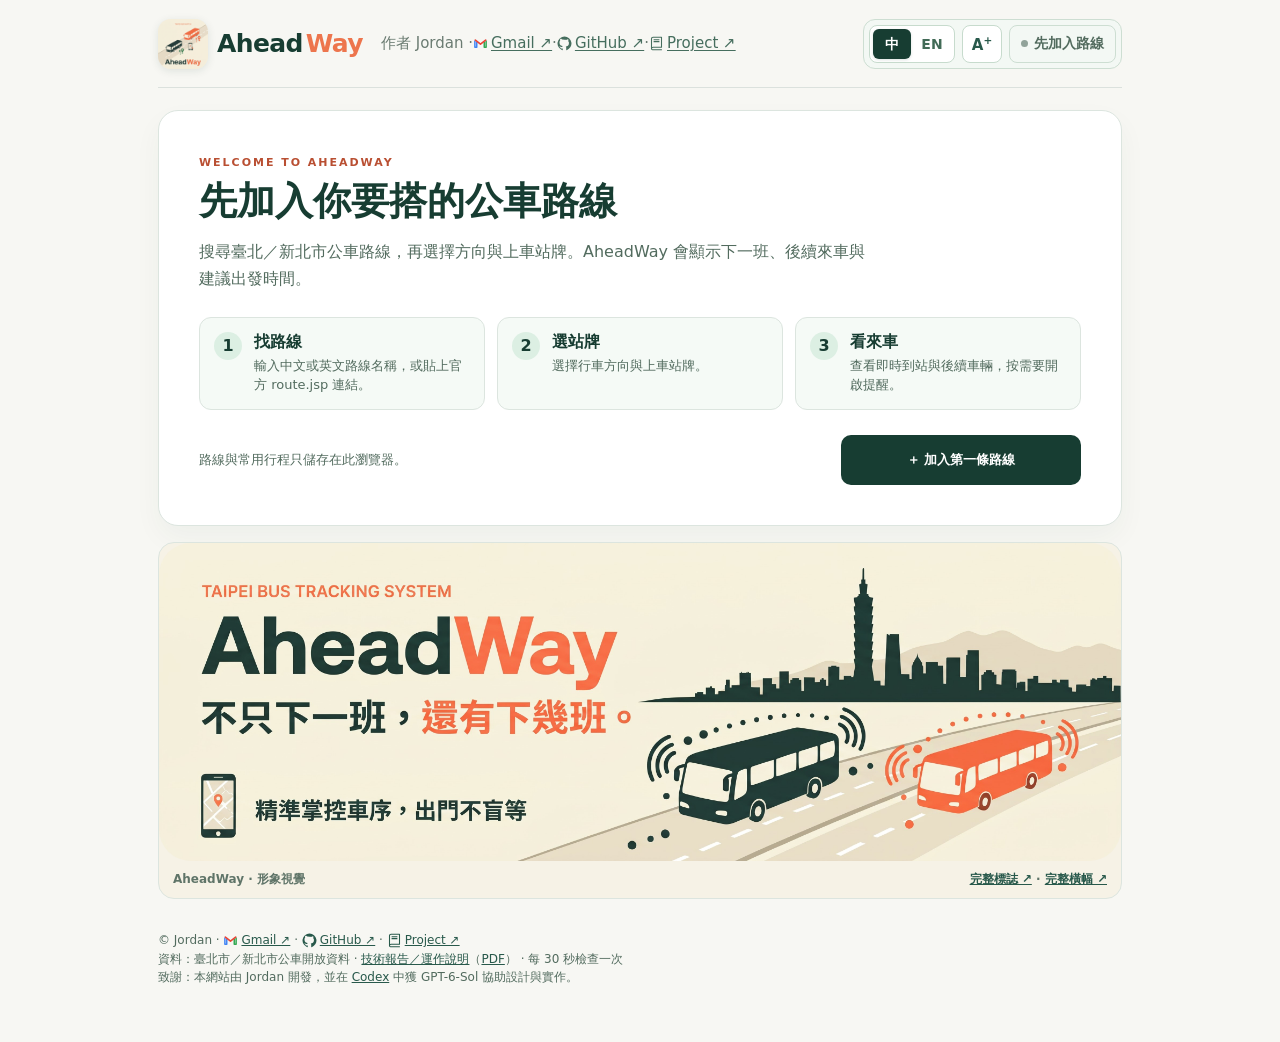
==== commit a699e3de: "Polish responsive UI and add selected bus tracking" ====
--- a/bus_tracker/static/index.html
+++ b/bus_tracker/static/index.html
@@ -28,11 +28,11 @@
       <h1 id="first-route-title">先加入你要搭的公車路線</h1>
       <p>搜尋臺北／新北市公車路線，再選擇方向與上車站牌。AheadWay 會顯示下一班、後續來車與建議出發時間。</p>
       <ol><li><strong>找路線</strong><span>輸入中文或英文路線名稱，或貼上官方 route.jsp 連結。</span></li><li><strong>選站牌</strong><span>選擇行車方向與上車站牌。</span></li><li><strong>看來車</strong><span>查看即時到站與後續車輛，按需要開啟提醒。</span></li></ol>
-      <button id="first-route-add" type="button">＋ 加入第一條路線</button>
-      <small>路線與常用行程只儲存在此瀏覽器。</small>
+      <div class="first-route-action"><small>路線與常用行程只儲存在此瀏覽器。</small><button id="first-route-add" type="button">＋ 加入第一條路線</button></div>
     </section>
 
     <div class="route-tabs-shell requires-route"><button id="route-back" class="route-step" type="button" aria-label="顯示前面的公車路線" hidden disabled>←</button><nav class="route-tabs" role="tablist" aria-label="公車路線"></nav><button id="route-more" class="route-step" type="button" aria-label="顯示更多公車路線" hidden disabled>→</button><button id="route-remove" class="route-remove" type="button" aria-label="移除目前路線" title="移除目前路線" aria-controls="route-remove-confirm" aria-expanded="false" hidden><svg viewBox="0 0 24 24" fill="none" stroke="currentColor" stroke-width="1.8" stroke-linecap="round" stroke-linejoin="round" aria-hidden="true"><path d="M4 7h16M9 7V4h6v3m3 0-1 13H7L6 7m4 4v5m4-5v5"/></svg><span class="route-remove-label">移除路線</span></button><button id="route-add" class="route-add" type="button" aria-label="加入路線" aria-controls="route-picker" aria-expanded="false"><span class="route-add-mark" aria-hidden="true">＋</span><span class="route-add-label">加入路線</span></button><button id="disclosure-toggle" class="disclosure-toggle" type="button" aria-label="全部展開" title="全部展開" aria-pressed="false" data-no-i18n><svg class="disclosure-icon-down" viewBox="0 0 24 24" aria-hidden="true"><path d="m6 6 6 6 6-6M6 12l6 6 6-6"/></svg><svg class="disclosure-icon-up" viewBox="0 0 24 24" aria-hidden="true"><path d="m6 18 6-6 6 6M6 12l6-6 6 6"/></svg><span class="disclosure-toggle-label">全部展開</span></button></div>
+    <section class="trip-bar quick-trips requires-route" aria-label="常用行程" hidden><div id="saved-trips" class="saved-trips"></div><button id="trips-more" type="button" hidden aria-expanded="false">顯示其餘行程</button><div id="trip-remove-confirm" class="trip-remove-confirm" role="group" aria-labelledby="trip-remove-title" hidden><strong id="trip-remove-title"></strong><p id="trip-remove-description"></p><div><button id="trip-remove-cancel" type="button">取消</button><button id="trip-remove-accept" type="button">移除常用行程</button></div></div></section>
     <details class="route-picker" id="route-picker">
       <summary><span>搜尋公車路線</span><span class="disclosure-icon" aria-hidden="true"></span></summary>
       <div class="route-picker-body">
@@ -48,19 +48,21 @@
     <details id="selection-card" class="selection-card requires-route" open>
       <summary><span class="selection-card-title"><span class="eyebrow">TRIP & STOP</span><strong>路線與站牌</strong></span><span id="selection-summary">載入中…</span><span class="disclosure-icon" aria-hidden="true"></span></summary>
       <div class="selection-card-body">
-      <section class="trip-bar" aria-label="常用行程"><strong>常用行程</strong><div id="saved-trips" class="saved-trips"></div><button id="trips-more" type="button" hidden aria-expanded="false">顯示其餘行程</button></section>
-
-      <section class="controls" aria-label="選擇站牌">
+      <section class="controls selection-fields" aria-label="選擇行程與來車範圍">
       <div class="control"><label for="direction">行車方向</label><select id="direction"><option value="0">往捷運景安站</option><option value="1">往板橋</option></select></div>
-      <div class="control grow"><div class="stop-label-row"><label for="stop">上車站牌</label><button id="save-trip" type="button" aria-label="儲存目前站牌為常用行程">☆ 儲存常用</button></div><select id="stop"><option>載入站牌中…</option></select></div>
-      <button id="refresh" class="refresh" type="button" aria-label="重新整理">↻ <span>更新</span></button>
+      <div class="control grow"><label for="stop">上車站牌</label><select id="stop"><option>載入站牌中…</option></select></div>
+      <div class="control scope-control"><div class="scope-label-row"><span class="field-label">納入反方向來車</span><button id="scope-help-toggle" class="scope-help-toggle" type="button" aria-label="顯示為什麼需要這個選項" title="為什麼需要這個選項？" aria-controls="arrival-scope" aria-expanded="false"><span aria-hidden="true">?</span></button></div><div class="scope-option-row"><label class="loop-control" for="closed-loop"><input id="closed-loop" type="checkbox" checked><span class="switch" aria-hidden="true"></span><span class="scope-option-text">估算折返車</span></label></div></div>
       </section>
       <p id="stop-selection-hint" class="stop-selection-hint" role="status" hidden>下一步：確認行車方向，再選擇上車站牌，即可查看下一班與後續來車。</p>
-      <section class="arrival-scope" aria-labelledby="arrival-scope-heading">
-      <div class="arrival-scope-copy"><div class="eyebrow">ARRIVAL SCOPE</div><h2 id="arrival-scope-heading">計算哪些來車？</h2><p id="scope-effect" role="status" aria-live="polite">正在載入所選站牌…</p></div>
-      <label class="loop-control" for="closed-loop"><input id="closed-loop" type="checkbox" checked><span class="switch" aria-hidden="true"></span><span><strong>也估算另一方向的下一輪公車</strong><small>須跑完原方向並折返續行；到站時間較不確定</small></span></label>
-      <p class="arrival-scope-note">影響逐車到站、出發建議與定時語音；官方下一班時間不變。下一輪車不觸發到站提醒或手機通知。</p>
-      </section>
+      <details id="arrival-scope" class="arrival-scope">
+        <summary>為什麼需要這個選項？<span class="disclosure-icon" aria-hidden="true"></span></summary>
+        <div class="arrival-scope-content">
+          <p class="arrival-scope-why">反方向的公車要先抵達終點並折返，下一輪才可能經過本站。開啟後會納入這些車；它們可能在終點停駛，因此到站時間較不確定。</p>
+          <p id="scope-effect" role="status" aria-live="polite">正在載入所選站牌…</p>
+          <p class="arrival-scope-note">此設定只影響逐車推估、出發建議與定時語音。官方下一班時間不變；折返車不觸發到站提醒或手機通知。</p>
+        </div>
+      </details>
+      <div class="save-trip-row"><small id="save-trip-help" class="save-trip-help">儲存目前路線、行車方向與上車站牌，之後可從上方捷徑直接切換。</small><button id="save-trip" type="button" aria-label="儲存目前路線、方向與上車站牌為常用行程" aria-describedby="save-trip-help"><span class="save-trip-icon" aria-hidden="true">☆</span><span>儲存為常用行程</span></button></div>
       </div>
     </details>
 
@@ -71,6 +73,7 @@
         <div class="arrival-meta"><p id="data-freshness" class="data-freshness">正在讀取資料時間…</p><a href="technical-report.html">資料說明 ↗</a></div>
         <div id="message" class="message" role="status">正在取得公車資訊…</div>
         <div id="eta-card" class="eta-card" hidden><div><div class="card-label">官方下一班預估</div><div id="eta" class="eta">—</div><div id="eta-detail" class="eta-detail"></div></div><div class="eta-icon">🚌</div></div>
+        <div id="tracked-bus" class="tracked-bus" role="status" hidden><div><span class="tracked-bus-label">TRACKED BUS · 追蹤車輛</span><strong id="tracked-bus-title"></strong><p id="tracked-bus-detail"></p></div><button id="tracked-bus-clear" type="button">停止追蹤</button></div>
       </details>
       <details id="approach-board" class="approach-board major-card" aria-labelledby="approach-heading" open>
         <summary class="list-head"><div><div class="eyebrow">ALL DETECTED BUSES</div><h3 id="approach-heading">本方向來車與後續車</h3></div><div class="summary-end"><span id="vehicle-count">—</span><span class="disclosure-icon" aria-hidden="true"></span></div></summary>
@@ -82,10 +85,10 @@
       </details>
       <details class="leave-card major-card" id="departure-card">
         <summary class="leave-summary"><div class="leave-heading"><div><div class="eyebrow">DEPARTURE ADVICE</div><h3>建議出發時間</h3></div><div class="summary-end"><span id="leave-brief">等待到站預估</span><span class="disclosure-icon" aria-hidden="true"></span></div></div></summary>
-        <div class="leave-content"><div class="leave-guidance"><p id="leave-advice">載入到站預估後顯示</p><small class="leave-note">預留步行時間與 2 分鐘緩衝；另一方向下一輪僅供參考，須確認仍繼續行駛。</small></div>
+        <div class="leave-content"><div class="leave-guidance"><label class="track-advice-toggle" for="track-advice-only"><input id="track-advice-only" type="checkbox"><span class="switch" aria-hidden="true"></span><span>只按追蹤車輛計算</span></label><p id="track-advice-note" hidden>只改本頁建議和前往站牌警告；背景手機通知仍依已固定的站牌與所有符合條件的來車發送。</p><p id="leave-advice">載入到站預估後顯示</p><small class="leave-note">預留步行時間與 2 分鐘緩衝；另一方向下一輪僅供參考，須確認仍繼續行駛。</small></div>
         <div class="walk-settings">
           <div class="location-field"><span class="walk-caption">步行估算方式</span><label class="location-toggle" for="use-location"><input id="use-location" type="checkbox" aria-describedby="location-help"><span class="switch" aria-hidden="true"></span><span>使用目前位置</span></label><small id="location-help" class="location-help">使用目前位置只取得一次座標來估算步行時間；換站時重新取得。座標留在瀏覽器，不會傳到伺服器。持續定位只在「前往站牌模式」啟用。</small></div>
-          <label class="walk-field for="walk-minutes"><span>步行到站（分鐘）</span><span id="walk-source" class="walk-source">手動設定</span><input id="walk-minutes" type="number" min="0" max="60" step="1" value="5"></label>
+          <label class="walk-field" for="walk-minutes"><span>步行到站（分鐘）</span><span id="walk-source" class="walk-source">手動設定</span><input id="walk-minutes" type="number" min="0" max="60" step="1" value="5"></label>
           <div class="location-status-row"><span id="location-state" class="location-state" role="status">目前以手動分鐘估算步行時間。</span><button id="location-refresh" type="button" hidden>重新定位</button></div>
         </div>
         <details class="push-card" id="mobile-reminder" aria-label="手機出發提醒" hidden>
@@ -138,20 +141,20 @@
     <details id="voice-card" class="notify major-card requires-route">
       <summary class="notify-heading"><div><div class="eyebrow">VOICE NOTIFIER</div><h2>語音提醒</h2></div><div class="summary-end"><span id="voice-state" class="voice-state" role="status">尚未啟用</span><span class="disclosure-icon" aria-hidden="true"></span></div></summary>
       <div class="notify-controls">
-        <p class="notify-help">可選到站提醒或定時播報；手動播放需保持頁面開啟。</p><div class="voice-primary"><button id="voice" type="button" aria-pressed="false" disabled>啟用語音</button><button id="voice-test" class="voice-test" type="button">試播目前資訊</button></div>
         <details id="voice-settings" class="voice-settings"><summary><strong>語音設定</strong><span class="voice-settings-info"><span id="voice-settings-label">到站提醒 5 分鐘 · 中文</span><span id="voice-settings-engine">簡短 · 本機 TTS</span></span><span class="disclosure-icon" aria-hidden="true"></span></summary>
         <div class="voice-settings-grid">
           <div class="voice-field"><label for="voice-mode">語音模式</label><select id="voice-mode"><option value="alert">到站提醒</option><option value="briefing">定時播報</option></select></div>
           <div class="voice-field"><label for="voice-language">播報語言</label><select id="voice-language"><option value="zh">中文</option><option value="en">English</option></select></div>
           <div id="alert-settings" class="voice-field"><label for="threshold">接近門檻</label><select id="threshold"><option value="5">5 分鐘</option><option value="3">3 分鐘</option><option value="1">1 分鐘</option><option value="10">10 分鐘</option><option value="custom">其他／自訂分鐘</option></select><label class="custom-threshold-label" for="custom-threshold" hidden>自訂接近門檻（1–60 分鐘）<input id="custom-threshold" type="number" min="1" max="60" step="1" value="7" inputmode="numeric"></label></div>
           <div id="briefing-settings" class="voice-field" hidden><label for="briefing-interval">播報間隔（分鐘）</label><input id="briefing-interval" type="number" min="1" max="60" step="1" value="5"></div>
-          <div class="voice-field"><label for="voice-format">播報內容</label><select id="voice-format"><option value="short">簡短 · 只報各車到站時間</option><option value="verbose">詳細 · 車牌與下一站</option></select></div>
+          <div class="voice-field"><label for="voice-format">播報內容</label><select id="voice-format"><option value="short">簡短 · 只報各車到站時間</option><option value="verbose">詳細 · 車牌與下一站</option><option value="track">只播報追蹤車輛</option></select></div>
           <div class="voice-field"><label for="voice-model">朗讀語音</label><select id="voice-model"><option value="api">本機 TTS 伺服器</option><option value="auto">瀏覽器自動選擇</option><option value="espeak:cmn">eSpeak · 標準中文</option></select></div>
         </div>
         <details id="api-voice-settings" class="advanced-settings"><summary><span>進階語音設定</span><span class="disclosure-icon" aria-hidden="true"></span></summary><label for="api-model">TTS 模型</label><input id="api-model" type="text" value="tts-1" maxlength="80"><label for="api-voice">聲音名稱</label><input id="api-voice" type="text" value="anne" maxlength="80"><small>連接 localhost:8001；已測試 anne，可輸入此伺服器支援的其他聲音名稱。</small></details>
-        <div class="schedule-settings"><strong>每日語音排程</strong><div class="schedule-fields"><label for="schedule-time">每天啟動時間<input id="schedule-time" type="time" value="07:30"></label><label for="schedule-duration">持續播報（分鐘）<input id="schedule-duration" type="number" min="1" max="720" step="1" value="60"></label></div><label class="schedule-check"><input id="schedule-enabled" type="checkbox"> 每天定時啟動</label><button id="schedule-save" class="voice-test" type="button">儲存排程</button><p id="schedule-state" role="status">尚未設定排程</p><small>儲存時的站牌、模式、間隔或接近門檻、語言與語音會寫入此電腦的 cron。開始後依模式持續播報，即使關閉頁面也會繼續。選瀏覽器語音時，cron 使用對應語言的 eSpeak 標準語音。</small></div>
+        </details>
         <p id="voice-preview" class="voice-preview"></p>
-        </details>
+        <div class="voice-action-row"><p class="notify-help">到站提醒或定時播報須保持此頁開啟；鎖屏或切換 App 時語音可能暫停。手機背景通知不會朗讀；每日排程只在設定排程的電腦播放。</p><div class="voice-primary"><button id="voice-test" class="voice-test" type="button">試播目前資訊</button><button id="voice" type="button" aria-pressed="false" disabled>啟用語音</button></div></div>
+        <details class="schedule-settings"><summary><strong>每日語音排程</strong><span class="disclosure-icon" aria-hidden="true"></span></summary><div class="schedule-settings-body"><div class="schedule-fields"><label for="schedule-time">每天啟動時間<input id="schedule-time" type="time" value="07:30"></label><label for="schedule-duration">持續播報（分鐘）<input id="schedule-duration" type="number" min="1" max="720" step="1" value="60"></label></div><label class="schedule-check"><input id="schedule-enabled" type="checkbox"> 每天定時啟動</label><div class="schedule-action-row"><p id="schedule-state" role="status">尚未設定排程</p><button id="schedule-save" type="button">儲存排程</button></div><small>儲存時的站牌、模式、間隔或接近門檻、語言與語音會寫入此電腦的 cron。開始後依模式持續播報，即使關閉頁面也會繼續。選瀏覽器語音時，cron 使用對應語言的 eSpeak 標準語音。</small></div></details>
       </div>
     </details>
     <figure class="brand-banner"><a href="BANNER.jpeg?v=411fed9d" target="_blank" rel="noopener noreferrer" aria-label="查看完整 AheadWay 形象橫幅"><img src="BANNER.jpeg?v=411fed9d" width="3584" height="1184" loading="lazy" decoding="async" alt="AheadWay 橫幅：臺北城市天際線、兩輛公車與不只下一班的標語"></a><figcaption><span>AheadWay · 形象視覺</span><span><a href="LOGO.jpeg?v=1fa489af" target="_blank" rel="noopener noreferrer">完整標誌 ↗</a> · <a href="BANNER.jpeg?v=411fed9d" target="_blank" rel="noopener noreferrer">完整橫幅 ↗</a></span></figcaption></figure>
--- a/bus_tracker/static/style.css
+++ b/bus_tracker/static/style.css
@@ -24,14 +24,14 @@
 .push-card[hidden]{display:none}.push-card button:disabled{opacity:.55;cursor:wait}
 .push-actions{display:flex;align-items:center;gap:8px;flex-wrap:wrap;justify-content:flex-end}.push-actions #push-retry{background:#fff;color:#3158a2}.push-actions #push-retry[hidden]{display:none}@media(max-width:650px){.push-actions{justify-content:flex-start;margin-top:12px}.push-card .push-actions button{margin-top:0}}
 .route-stop.active{background:#edf3fc;color:#3158a2}.route-stop.active .route-node{border-color:#3158a2;background:#fff;box-shadow:0 0 0 2px #d5e2fa}.route-stop.active:focus-visible{outline-color:#3158a2}
-.stop-label-row{display:flex;justify-content:space-between;align-items:center;gap:10px;margin-bottom:8px}.stop-label-row label{margin-bottom:0}#save-trip{border:0;background:transparent;color:#28594b;font:inherit;font-size:12px;font-weight:800;cursor:pointer;padding:2px 5px;white-space:nowrap}.trip-bar[hidden]{display:none}.trip-bar{padding:10px 14px}.trip-bar strong{font-size:12px;white-space:nowrap}
+.save-trip-row{display:grid;grid-template-columns:minmax(0,1fr) minmax(190px,240px);align-items:center;gap:12px;margin-top:12px;padding-top:12px;border-top:1px solid #e5ebe6}.save-trip-help{display:block;grid-column:1;grid-row:1;margin:0;color:var(--ui-secondary);font-size:13px;line-height:1.5}.save-trip-row #save-trip{display:flex;grid-column:2;grid-row:1;align-items:center;justify-content:center;gap:8px;width:100%;min-height:50px;padding:7px 12px;border:1px solid #173d32;border-radius:10px;background:#173d32;color:#fff;font:inherit;font-size:13px;font-weight:800;cursor:pointer;transition:background-color .12s,color .12s}.save-trip-row #save-trip:hover{background:#28594b}.save-trip-row #save-trip:active{background:#0f3027}.save-trip-row #save-trip:disabled{opacity:.55;cursor:default}.save-trip-row #save-trip:focus-visible{outline:2px solid #28594b;outline-offset:2px}.save-trip-icon{font-size:27px;line-height:1}.trip-bar[hidden]{display:none}.trip-bar{padding:10px 14px}.trip-bar strong{font-size:12px;white-space:nowrap}
 .approach-board{margin-top:12px;padding:20px 22px;background:#fff;border:1px solid #dce5df;border-radius:17px}.approach-board .list-head{margin-top:0;align-items:center}.approach-board .list-head h3{margin:3px 0 12px}.approach-board .vehicle-summary{margin:10px 0 14px}.approach-board .caveat{margin:12px 1px 0}.approach-board .empty{padding:17px}
 .approach-board.is-empty .vehicle-summary{margin-bottom:0}.approach-board.is-empty .caveat{display:none}
 .route-picker{margin:10px 0 22px;border:1px solid #dce5df;border-radius:13px;background:#fff}.route-picker>summary{cursor:pointer;padding:12px 16px;color:#28594b;font-size:13px;font-weight:800}.route-picker-body{padding:0 16px 16px}.route-picker-search{display:flex;gap:8px}.route-picker-search input{flex:1;min-width:0;border:1px solid #dce2de;border-radius:9px;padding:10px 12px;font:inherit;font-size:14px}.route-picker-search button,.route-results button,.route-remove{border:1px solid #c7d8cd;background:#f5faf6;color:#28594b;border-radius:9px;padding:9px 13px;font:inherit;font-size:13px;font-weight:750;cursor:pointer}.route-picker-body p{font-size:12px;color:#687771;margin:10px 0}.route-results{display:grid;grid-template-columns:repeat(auto-fit,minmax(210px,1fr));gap:7px;margin:9px 0}.route-results button{text-align:left}.route-results button span{display:block;color:#6b7b72;font-size:11px;font-weight:500;margin-top:2px}.route-remove{background:#fff7f4;color:#994d3a;border-color:#efc9bd;margin:4px 10px 0 0}.route-remove[hidden]{display:none}.route-picker-body>a{font-size:12px;color:#28594b}.route-picker :focus-visible{outline:3px solid #f6ac8d}@media(max-width:650px){.route-picker-search{flex-direction:column}.route-results{grid-template-columns:1fr}}
 .route-tabs{overflow-x:auto;white-space:nowrap;scrollbar-width:thin}.route-tabs button{flex:none}@media(max-width:650px){.route-tabs button{flex:0 0 auto;min-width:72px;padding:10px 14px}}
 .route-tabs-shell{position:relative;margin-bottom:14px}.route-tabs-shell .route-tabs{margin:0}.route-more{position:absolute;right:0;top:0;bottom:0;border:0;border-radius:0 14px 14px 0;padding:0 12px 0 24px;background:linear-gradient(90deg,#e9eee900,#e9eee9 18px);color:#28594b;font:inherit;font-size:12px;font-weight:800;cursor:pointer}.route-more[hidden]{display:none}.route-more:focus-visible{outline:3px solid #f6ac8d;outline-offset:-3px}
 .tracking-context[hidden]{display:none}.tracking-context{display:none}@media(max-width:650px){.tracking-context:not([hidden]){display:block;position:fixed;top:8px;left:16px;right:16px;z-index:40;border:1px solid #aecabb;border-radius:12px;background:#173d32;color:#fff;box-shadow:0 7px 22px #173d3250;padding:10px 14px;font:inherit;font-size:12px;font-weight:750;white-space:nowrap;overflow:hidden;text-overflow:ellipsis;text-align:left;cursor:pointer}}
-.arrival-scope{display:grid;grid-template-columns:minmax(0,1fr) minmax(270px,auto);align-items:center;gap:10px 20px;margin-top:12px;padding:16px 19px;background:#f2f7f4;border:1px solid #d3e2d7;border-radius:16px}.arrival-scope-copy h2{font-size:17px;line-height:1.3;margin:3px 0 4px;color:#173d32}.arrival-scope-copy p{margin:0;color:#426153;font-size:13px;line-height:1.45;font-weight:650}.arrival-scope .eyebrow{font-size:10px;letter-spacing:.12em}.arrival-scope .loop-control{justify-self:end;min-width:300px;max-width:100%;background:#fff;border-color:#b9d2c1;padding:12px 15px}.arrival-scope.active .loop-control{background:#e5f3e9;border-color:#83bea0}.arrival-scope .loop-control strong{font-size:14px;white-space:normal}.arrival-scope .loop-control small{color:#536d5e;font-size:11px;line-height:1.35;white-space:normal}.arrival-scope-note{grid-column:1/-1;margin:0;padding-top:8px;border-top:1px solid #dae8df;color:#63786a;font-size:11px;line-height:1.5}@media(max-width:650px){.arrival-scope{grid-template-columns:1fr;padding:15px;gap:12px}.arrival-scope .loop-control{justify-self:stretch;min-width:0}.arrival-scope-note{padding-top:10px}}
+.arrival-scope{display:block;width:min(100%,560px);margin:10px 0 0 auto;padding:0;border:0;background:transparent;overflow:visible}.arrival-scope:not([open]){display:none}.arrival-scope>summary{display:none}.arrival-scope>summary::-webkit-details-marker{display:none}.arrival-scope>summary:focus-visible{outline:2px solid var(--focus-ring);outline-offset:2px;border-radius:5px}.arrival-scope:not([open])>summary .disclosure-icon:after{transform:translateY(-2px) rotate(45deg)}.arrival-scope-content{margin-top:3px;padding:11px 13px;border:1px solid #dce8df;border-radius:10px;background:#f7faf8}.arrival-scope-why,.arrival-scope-content #scope-effect,.arrival-scope-note{margin:0;color:#536d5e;font-size:13px;line-height:1.55}.arrival-scope-content #scope-effect{margin-top:7px}.arrival-scope-note{margin-top:8px;padding-top:8px;border-top:1px solid #d9e7dd;color:#63786a;font-size:13px}.selection-fields{display:grid!important;grid-template-columns:minmax(170px,220px) minmax(0,1fr) max-content;align-items:start;gap:12px}.selection-fields .control{min-width:0}.selection-fields select{min-height:49px}.selection-fields .field-label{display:block;margin:0 0 8px 3px;color:var(--ui-secondary);font-size:13px;font-weight:750}.scope-label-row{display:flex;align-items:center;gap:6px}.scope-option-row{display:flex;align-items:stretch;gap:8px;max-width:100%}.scope-help-toggle{display:inline-grid;place-items:center;flex:0 0 49px;width:49px;height:auto;min-height:49px;padding:0;border:1px solid #c7d8cd;border-radius:9px;background:#f1f8f3;color:#486557;font:inherit;font-size:13px;font-weight:800;line-height:1;cursor:pointer}.scope-help-toggle:hover,.scope-help-toggle[aria-expanded="true"]{background:#e4f2e8;color:#28594b}.scope-help-toggle:focus-visible{outline:2px solid #28594b;outline-offset:2px}.scope-control .loop-control{display:flex;align-items:center;gap:9px;flex:0 1 auto;width:max-content;max-width:calc(100% - 57px);min-width:0;min-height:49px;margin:0;padding:8px 11px;border:1px solid #c7d8cd;border-radius:10px;background:#f1f8f3;color:#28594b;cursor:pointer}.scope-control .loop-control .switch{width:34px;height:20px;background:#c5d4c9}.scope-control .loop-control .switch:after{width:14px;height:14px}.scope-control .loop-control input:checked + .switch{background:#397c59}.scope-control .loop-control input:checked + .switch:after{transform:translateX(14px)}.scope-control .loop-control input:focus-visible + .switch{outline:2px solid #397c59;outline-offset:2px}.scope-option-text{min-width:0;overflow-wrap:anywhere;font-size:12px;font-weight:750;line-height:1.3}
 .vehicle{display:grid;grid-template-columns:minmax(0,1fr) auto;align-items:center;gap:8px 16px;padding:15px 17px;box-shadow:none}.vehicle.first{border-color:#b8d9c5;background:#fbfefb}.vehicle-main{min-width:0}.vehicle-heading{display:flex;align-items:center;gap:10px}.vehicle .index{width:auto;height:auto;min-width:55px;border-radius:6px;padding:5px 7px;margin:0;font-size:11px;background:#eaf2ed;color:#28594b}.vehicle-heading strong{font-size:16px}.vehicle-location{font-size:12px;color:#66776d;margin:5px 0 0;line-height:1.4}.vehicle .away{min-width:0;text-align:right}.vehicle .away strong{font-size:21px;color:#28594b;white-space:normal}.vehicle .away small{font-size:11px;color:#738779}.vehicle-detail{grid-column:1/-1;border-top:1px solid #edf0ec;padding-top:8px}.vehicle-detail summary{width:max-content;max-width:100%;cursor:pointer;font-size:11px;font-weight:750;color:#557163}.vehicle-detail p{font-size:11px;line-height:1.55;color:#718078;margin:7px 0 0}
 .vehicle-group{display:grid;gap:10px}.vehicle-group+ .vehicle-group{margin-top:10px;padding-top:15px;border-top:1px solid #e2e9e3}.vehicle-group h4{font-size:14px;color:#28594b;margin:0}.vehicle-group>p{font-size:11px;color:#718078;margin:-5px 0 2px}.vehicle-group.next h4{color:#a35636}.vehicle-group.next .vehicle{background:#fffaf7;border-color:#efd8c9}.vehicle-group.next .vehicle .index{background:#fff0e8;color:#a35636}
 .mobile-route-directions{display:none}.voice-settings:not([open]) > :not(summary){display:none}.voice-settings > summary{display:none}.voice-primary{display:grid;grid-template-columns:1fr 1fr;gap:8px;margin-bottom:13px}.voice-primary #voice{width:100%}.voice-primary .voice-test{margin:0}.voice-primary .voice-state{grid-column:1/-1;margin:0;text-align:left}
@@ -47,7 +47,7 @@
 .custom-threshold-label{margin:10px 0 0;font-size:12px}.custom-threshold-label input{display:block;margin-top:7px;width:100%}.custom-threshold-label[hidden]{display:none}
 @media(max-width:650px){.hero{padding:22px 0 16px}}
 .route-picker{margin:0 0 12px}.trip-bar{margin:0 0 12px;padding:9px 12px;gap:8px}.trips-empty{font-size:11px;color:#74857a;line-height:1.4}
-.trip-bar:not(.expanded) .saved-trip:nth-child(n+6){display:none}#trips-more[hidden]{display:none}#trips-more:not([hidden]){display:inline-flex;border:0;background:transparent;color:#28594b;padding:5px 0;font-size:11px;font-weight:800}@media(max-width:650px){.language-toggle{height:29px}.language-toggle button{height:23px;min-width:31px}.trip-bar:not(.expanded) .saved-trip:nth-child(n+6){display:none}}
+.trip-bar:not(.expanded) .saved-trip:nth-child(n+9){display:none}#trips-more[hidden]{display:none}#trips-more:not([hidden]){display:inline-flex;border:0;background:transparent;color:#28594b;padding:5px 0;font-size:11px;font-weight:800}@media(max-width:650px){.language-toggle{height:29px}.language-toggle button{height:23px;min-width:31px}.trip-bar:not(.expanded) .saved-trip:nth-child(n+6){display:none}}
 .leave-card{display:grid;grid-template-columns:minmax(0,1fr) minmax(360px,440px);align-items:start;gap:24px}
 .leave-summary{min-width:0}.leave-summary small{display:block}
 .walk-settings{display:grid;grid-template-columns:minmax(0,1fr) minmax(145px,165px);align-items:start;gap:10px 12px;align-self:start}
@@ -161,7 +161,7 @@
 .route-tabs-shell .route-step:focus-visible{outline:3px solid #f6ac8d;outline-offset:1px}
 .route-tabs-shell .route-add{flex:0 0 43px}
 
-/* Put saved trips, stop selection, and arrival scope in one disclosure card. */
+/* Keep route and stop selection in one disclosure card. */
 .selection-card{margin-top:12px;overflow:hidden;background:#fff;border:1px solid var(--card-stroke);border-radius:16px;box-shadow:0 8px 20px #193c2a08}
 .selection-card>summary{display:flex;align-items:center;gap:14px;list-style:none;cursor:pointer;padding:14px 18px}
 .selection-card>summary::-webkit-details-marker{display:none}
@@ -173,10 +173,7 @@
 .selection-card-title strong{font-size:18px;color:#173d32}
 #selection-summary{min-width:0;flex:1;color:#61746a;font-size:12px;font-weight:700;line-height:1.4;text-align:right;overflow-wrap:anywhere}
 .selection-card-body{padding:0 18px 16px}
-.selection-card .trip-bar{margin:0;padding:11px 0;background:transparent;border:0;border-radius:0;box-shadow:none}
 .selection-card .controls{padding:14px 0;background:transparent;border:0;border-top:1px solid #e5ebe6;border-radius:0;box-shadow:none}
-.selection-card .arrival-scope{margin:0;padding:14px 0 0;background:transparent;border:0;border-top:1px solid #e5ebe6;border-radius:0}
-.selection-card .arrival-scope-note{padding-top:10px}
 
 @media(max-width:650px){
   .route-tabs-shell{gap:4px;padding:4px}
@@ -189,12 +186,13 @@
   #selection-summary{grid-column:1;grid-row:2;text-align:left;font-size:11px}
   .selection-card>summary:after{grid-column:2;grid-row:1/3;align-self:center}
   .selection-card-body{padding:0 12px 13px}
-  .selection-card .trip-bar{flex-wrap:wrap;gap:7px}
-  .selection-card .saved-trips{flex-basis:100%;order:2}
-  .selection-card #trips-more{order:3}
   .selection-card .controls{display:grid;grid-template-columns:1fr;gap:10px;padding:12px 0}
+  .selection-card .selection-fields{grid-template-columns:1fr;gap:10px}
   .selection-card .controls .control{min-width:0;margin:0}
-  .selection-card .arrival-scope{grid-template-columns:1fr;padding-top:12px;gap:10px}
+  .selection-card .save-trip-row{grid-template-columns:1fr;gap:7px}
+  .selection-card .save-trip-row #save-trip{grid-column:1;grid-row:2;min-height:48px}
+  .selection-card .save-trip-help{grid-column:1;grid-row:1}
+  .arrival-scope-content{padding:10px 11px}
 }
 
 /* Phone reminder uses the same concise disclosure pattern as voice settings. */
@@ -264,7 +262,7 @@
 .notify-heading .voice-state.speaking{color:#237851}
 .notify-controls{width:auto;margin:0;padding:0 20px 20px;border-top:1px solid #eef1ed}
 .notify-help{margin:12px 0!important;max-width:none!important;font-size:13px!important}
-.voice-primary{display:flex;align-items:center;gap:9px;padding-bottom:14px;margin-bottom:14px}
+.voice-primary{display:flex;align-items:center;justify-content:flex-end;gap:9px;padding-bottom:14px;margin-bottom:14px}
 .voice-primary button,.voice-primary #voice{width:auto;min-width:150px;min-height:42px;margin:0}
 .notify-controls .voice-test{display:inline-flex;align-items:center;justify-content:center;width:auto;margin:0}
 
@@ -314,13 +312,19 @@
 .first-route{display:none;margin:22px 0 0;padding:clamp(24px,5vw,40px);border:1px solid var(--ui-card-border);border-radius:20px;background:#fff;box-shadow:0 12px 28px #193c2a0b}
 .no-route .first-route{display:block}
 .first-route h1{margin:8px 0 12px;color:var(--brand-forest);font-size:clamp(26px,4vw,38px);line-height:1.25}
+/* Keep the first-visit heading in the large-text hierarchy despite the global minimum-size rule. */
+body.large-text .first-route h1{font-size:clamp(32px,5vw,44px)!important;line-height:1.2}
+@media(max-width:650px){body.large-text .first-route h1{font-size:clamp(30px,8vw,38px)!important}}
 .first-route p{max-width:670px;margin:0;color:var(--ui-secondary);font-size:16px;line-height:1.7}
 .first-route ol{display:grid;grid-template-columns:repeat(3,minmax(0,1fr));gap:12px;list-style:none;counter-reset:step;margin:25px 0;padding:0}
 .first-route li{display:grid;grid-template-columns:32px 1fr;gap:3px 8px;align-content:start;padding:14px;border:1px solid #dce5df;border-radius:12px;background:#f5faf6;counter-increment:step}
 .first-route li:before{content:counter(step);grid-row:span 2;display:grid;place-items:center;width:28px;height:28px;border-radius:50%;background:#dcefe3;color:#173d32;font-weight:800}
 .first-route li strong{color:#173d32}.first-route li span{color:var(--ui-secondary);font-size:13px;line-height:1.5}
-#first-route-add{min-height:48px;padding:10px 20px;border:0;border-radius:10px;background:#173d32;color:#fff;font:inherit;font-weight:800;cursor:pointer}
-#first-route-add:hover{background:#28594b}.first-route small{display:block;margin-top:12px;color:var(--ui-secondary);font-size:13px}
+.first-route-action{display:grid;grid-template-columns:minmax(0,1fr) minmax(190px,240px);align-items:center;gap:12px}
+.first-route-action small{grid-column:1;grid-row:1;margin:0;color:var(--ui-secondary);font-size:13px;line-height:1.5}
+#first-route-add{grid-column:2;grid-row:1;width:100%;min-height:50px;padding:10px 14px;border:0;border-radius:10px;background:#173d32;color:#fff;font:inherit;font-size:13px;font-weight:800;cursor:pointer}
+#first-route-add:hover{background:#28594b}
+@media(max-width:650px){.first-route-action{grid-template-columns:1fr;gap:7px}.first-route-action #first-route-add{grid-column:1;grid-row:2;min-height:48px}.first-route-action small{grid-column:1;grid-row:1}}
 .route-current-actions .route-remove{display:inline-flex;align-items:center;min-height:36px;margin:0 0 12px;padding:6px 12px;font-size:13px}
 .route-current-actions .route-remove:before{content:"×";display:inline-grid;place-items:center;width:18px;height:18px;margin-right:5px;border:1px solid currentColor;border-radius:50%;font-size:15px;line-height:1}
 .no-route .tracking-context{display:none!important}
@@ -334,6 +338,11 @@
 .route-remove-confirm[hidden]{display:none}.route-remove-confirm strong{font-size:16px}.route-remove-confirm p{margin:6px 0 14px;color:#65756d;font-size:13px;line-height:1.5}
 .route-remove-confirm>div{display:flex;justify-content:flex-end;gap:8px}.route-remove-confirm button{min-height:38px;padding:7px 13px;border:1px solid #c7d8cd;border-radius:8px;background:#fff;color:#28594b;font:inherit;font-size:13px;font-weight:750;cursor:pointer}
 .route-remove-confirm #route-remove-accept{border-color:#a4402e;background:#a4402e;color:#fff}
+.trip-remove-confirm{flex:1 0 100%;max-width:440px;margin:2px 0 0;padding:14px;text-align:left;border:1px solid #efc9bd;border-radius:13px;background:#fff7f4;color:#173d32}
+.trip-remove-confirm[hidden]{display:none!important}.trip-remove-confirm strong{font-size:15px}.trip-remove-confirm p{margin:6px 0 12px;color:#65756d;font-size:13px;line-height:1.5}
+.trip-remove-confirm>div{display:flex;justify-content:flex-end;gap:8px}.trip-remove-confirm button{min-height:38px;padding:7px 13px;border:1px solid #c7d8cd;border-radius:8px;background:#fff;color:#28594b;font:inherit;font-size:13px;font-weight:750;cursor:pointer}
+.trip-remove-confirm #trip-remove-accept{border-color:#a4402e;background:#a4402e;color:#fff}
+@media(max-width:650px){.trip-remove-confirm{max-width:none}}
 @media(max-width:650px){.first-route{margin-top:10px;padding:22px 18px}.first-route ol{grid-template-columns:1fr;gap:8px}.first-route li{grid-template-columns:28px 1fr;padding:10px 12px}.route-remove-confirm{max-width:none}}
 .selection-card,.results,.results .approach-board,.results .leave-card,.route-panel,.notify,.brand-banner{margin-top:var(--card-gap)}
 .route-picker[open]{margin:var(--card-gap) 0 0}
@@ -791,3 +800,162 @@
   .masthead .brand-way{margin-left:0}
   body.large-text .masthead .brand-way{margin-left:0}
 }
+/* Normalize the optical wordmark gap across phone base and large-text rules. */
+@media(max-width:650px){.masthead .brand-way{margin-left:5px}}
+@media(max-width:650px){body.large-text .masthead .brand-way{margin-left:0}}
+@media(max-width:360px){body.large-text .masthead .brand-way{margin-left:3px}}
+/* Use explicit logo and wordmark spacing so changing font mode cannot alter the d–W gap. */
+.masthead .brand{column-gap:0!important}
+.masthead .brand-logo{margin-right:7px}
+.masthead .brand-way{margin-left:3px}
+@media(min-width:900px){.masthead .brand-logo{margin-right:9px}}
+@media(max-width:650px){.masthead .brand-logo{margin-right:7px}.masthead .brand-way{margin-left:1px}}
+@media(min-width:900px){body.large-text .masthead .brand-way{margin-left:3px}}
+@media(max-width:650px){body.large-text .masthead .brand-way{margin-left:1px}}
+
+/* Saved trips are a compact route-level shortcut, separate from stop setup. */
+.quick-trips{--quick-trip-inset:11px;display:flex;flex-wrap:wrap;align-items:center;gap:8px 12px;margin:8px 0 12px;padding:4px 0;background:transparent;border:0;border-radius:0;box-shadow:none}
+.quick-trips[hidden]{display:none!important}
+.quick-trips .saved-trips{display:flex;flex:1 1 380px;flex-wrap:wrap;align-items:center;gap:7px;min-width:0}
+.quick-trips .saved-trip{max-width:100%;min-width:0;border:1px solid var(--ui-border);border-radius:10px;background:var(--ui-soft);transition:background-color .12s,border-color .12s}
+.quick-trips .saved-trip>button:first-child{min-width:0;max-width:100%;min-height:38px;padding:8px var(--quick-trip-inset);border:0;border-radius:9px 0 0 9px;background:var(--ui-soft);color:var(--ui-action);overflow-wrap:anywhere;text-align:left;line-height:1.35;font-weight:750;cursor:pointer;transition:background-color .12s,color .12s}
+.quick-trips .saved-trip:hover{border-color:#86b79b;background:var(--ui-soft-active)}
+.quick-trips .saved-trip:hover>button:first-child{background:var(--ui-soft-active)}
+.quick-trips .saved-trip>button:first-child:focus-visible,.quick-trips .saved-trip .remove-trip:focus-visible{position:relative;z-index:1;outline:3px solid var(--focus-ring);outline-offset:2px}
+.quick-trips .saved-trip>button:first-child:active{background:#d4ebdc}
+.quick-trips .saved-trip .remove-trip{flex:none;min-width:34px;min-height:36px;padding:6px 9px;border:0;border-radius:0 9px 9px 0;background:transparent;color:#8a6259;cursor:pointer;transition:background-color .12s,color .12s}
+.quick-trips .saved-trip .remove-trip:hover,.quick-trips .saved-trip .remove-trip[aria-expanded="true"]{background:#fff0e8;color:#a33e2b}
+.quick-trips .saved-trip.is-current{background:var(--ui-action)}
+.quick-trips .saved-trip.is-current>button:first-child,.quick-trips .saved-trip.is-current:hover>button:first-child{background:var(--ui-action);color:#fff;font-weight:850}
+.quick-trips .saved-trip.is-current>button:first-child:before{content:"✓";display:inline-block;margin-inline-end:7px;color:#c7e7d2;font-weight:900}
+.quick-trips .saved-trip.is-current .remove-trip{color:#d4e7dc}
+.quick-trips .saved-trip.is-current .remove-trip:hover{background:#ef744c;color:#fff}
+.quick-trips .saved-trip.is-current:hover{border-color:var(--ui-action);background:var(--ui-action)}
+.quick-trips .saved-trip.is-pending{background:var(--ui-soft-active)}
+.quick-trips .saved-trip.is-pending>button:first-child{background:var(--ui-soft-active);color:var(--ui-action)}
+.quick-trips .saved-trip button:disabled{cursor:wait}
+.quick-trips #trips-more{margin-left:auto;min-height:34px;padding:5px 2px}
+body.large-text .quick-trips{--quick-trip-inset:10px}
+body.large-text .quick-trips .saved-trip>button:first-child{min-height:44px;padding:7px 10px;font-size:18px!important;line-height:1.25}
+body.large-text .quick-trips .saved-trip .remove-trip{min-width:38px;min-height:42px;font-size:18px!important}
+@media(max-width:650px){.quick-trips{--quick-trip-inset:9px;display:flex;align-items:flex-start;gap:6px 8px;margin:7px 0 10px;padding:0}.quick-trips .saved-trips{flex:1 1 180px;gap:6px}.quick-trips:not(.expanded) .saved-trip:nth-child(n+6){display:none}.quick-trips #trips-more{margin-left:0}.quick-trips .saved-trip>button:first-child{min-height:36px;padding:7px var(--quick-trip-inset)}}
+
+body.large-text .selection-fields .field-label{font-size:16px!important}
+body.large-text .scope-help-toggle{font-size:16px!important}
+body.large-text .scope-option-text{font-size:16px!important;line-height:1.35}
+body.large-text .arrival-scope>summary{font-size:16px!important}
+body.large-text .arrival-scope-why,body.large-text .arrival-scope-content #scope-effect,body.large-text .arrival-scope-note{font-size:16px!important;line-height:1.5}
+
+@media (min-width:651px) and (max-width:740px){.selection-card .selection-fields{grid-template-columns:minmax(150px,220px) minmax(0,1fr)}.selection-card .scope-control{grid-column:1/-1}}
+
+/* Action rows: guidance first, then the primary action at the right or below on phones. */
+.voice-action-row{display:grid;grid-template-columns:minmax(0,1fr) max-content;align-items:center;gap:12px;margin-top:14px;padding:0 0 14px;border-bottom:1px solid #e5ebe5}
+.voice-action-row .notify-help{grid-column:1;grid-row:1;margin:0!important;max-width:none!important}
+.voice-action-row .voice-primary{grid-column:2;grid-row:1;display:flex;justify-content:flex-end;gap:9px;margin:0;padding:0;border:0}
+.notify-controls #voice-preview{margin:14px 0 0}
+.notify-controls #voice-preview:empty{display:none}
+.notify-controls #voice-preview:not(:empty)+.voice-action-row{margin-top:10px}
+.notify-controls #api-voice-settings,.notify-controls .schedule-settings{margin:14px 0 0}
+.schedule-settings{padding:0;overflow:hidden;background:var(--ui-soft)}
+.schedule-settings>summary{display:flex;align-items:center;gap:10px;min-height:46px;padding:11px 14px;list-style:none;color:var(--ui-action);cursor:pointer}
+.schedule-settings>summary::-webkit-details-marker{display:none}
+.schedule-settings>summary strong{margin:0;font-size:14px}
+.schedule-settings>summary .disclosure-icon{margin-left:auto}
+.schedule-settings:not([open])>summary .disclosure-icon:after{transform:translateY(-2px) rotate(45deg)}
+.schedule-settings>summary:focus-visible{outline:3px solid var(--focus-ring);outline-offset:-3px;border-radius:9px}
+.schedule-settings-body{padding:0 14px 14px}
+@media(max-width:650px){
+  .voice-action-row{grid-template-columns:1fr;gap:10px}
+  .voice-action-row .notify-help{grid-column:1;grid-row:1}
+  .voice-action-row .voice-primary{grid-column:1;grid-row:2;display:grid;grid-template-columns:1fr 1fr;align-items:stretch;gap:8px}
+  .voice-action-row .voice-primary button{min-width:0;width:100%}
+}
+
+.schedule-settings .schedule-check{display:flex;align-items:center;gap:10px;min-height:46px;margin:14px 0;padding:9px 12px;border:1px solid var(--ui-border);border-radius:10px;background:#fff;color:var(--ui-action);font-size:13px;font-weight:750;cursor:pointer}
+.schedule-settings .schedule-check input{flex:none;width:18px;height:18px;margin:0;accent-color:var(--ui-action)}
+.schedule-action-row{display:grid;grid-template-columns:minmax(0,1fr) minmax(150px,220px);align-items:center;gap:12px}
+.schedule-action-row #schedule-state{grid-column:1;grid-row:1;margin:0;color:var(--ui-secondary);font-size:13px;line-height:1.5}
+.schedule-action-row #schedule-save{grid-column:2;grid-row:1;width:100%;min-height:46px;margin:0;padding:10px 14px;border:1px solid var(--ui-ink);border-radius:10px;background:var(--ui-ink);color:#fff;font:inherit;font-size:14px;font-weight:750;cursor:pointer}
+.schedule-action-row #schedule-save:hover{background:#28594b}
+.schedule-settings small{margin-top:12px;color:var(--ui-secondary);font-size:13px;line-height:1.55}
+@media(max-width:650px){.schedule-action-row{grid-template-columns:1fr;gap:8px}.schedule-action-row #schedule-state{grid-column:1;grid-row:1}.schedule-action-row #schedule-save{grid-column:1;grid-row:2}}
+
+/* The local-server fields belong to Voice Settings and appear only for that model. */
+.voice-settings #api-voice-settings{margin:16px 14px 14px}
+@media(max-width:650px){.voice-settings #api-voice-settings{margin:14px 12px 12px}}
+
+/* A compact help affordance belongs to the scope label, not the switch row. */
+.scope-label-row{gap:2px;min-height:24px;margin-bottom:3px}
+.scope-label-row .field-label{margin:0 0 0 3px}
+.scope-help-toggle{display:grid;place-items:center;flex:0 0 28px;width:28px;height:24px;min-height:24px;padding:0;border:0;border-radius:6px;background:transparent;color:var(--ui-action);cursor:pointer}
+.scope-help-toggle span{display:grid;place-items:center;width:20px;height:20px;border:1px solid var(--ui-border);border-radius:50%;background:var(--ui-soft);font-size:12px;font-weight:800;line-height:1}
+.scope-help-toggle:hover,.scope-help-toggle[aria-expanded="true"]{background:transparent}
+.scope-help-toggle:hover span{background:var(--ui-soft-active)}
+.scope-help-toggle[aria-expanded="true"] span{border-color:var(--ui-action);background:var(--ui-action);color:#fff}
+.scope-control .loop-control{max-width:100%}
+body.large-text .scope-label-row{min-height:26px;margin-bottom:6px}
+body.large-text .scope-help-toggle{flex-basis:30px;width:30px;height:26px;min-height:26px}
+body.large-text .scope-help-toggle span{width:24px;height:24px;font-size:16px}
+
+/* Phone departure alerts use the same text and action scale as the other cards. */
+.leave-card .push-card>summary{color:var(--ui-action)}
+.leave-card .push-card>summary span:not(.disclosure-icon){color:var(--ui-muted)}
+.leave-card .mobile-modes button{min-height:44px;font-size:14px;line-height:1.3}
+.leave-card .mobile-mode-panel>p,.leave-card .push-card .mobile-limit,
+.phone-push-controls>p,.phone-push-controls>#push-state{color:var(--ui-secondary);font-size:13px;line-height:1.55}
+.phone-push-controls>strong{color:var(--ui-action);font-size:14px}
+@media(max-width:650px){
+  .phone-push-controls>.push-actions{display:grid;grid-template-columns:1fr;gap:8px;width:100%}
+  .phone-push-controls>.push-actions button{width:100%;min-height:46px;margin:0;padding:10px 14px;border-radius:10px;font-size:14px;line-height:1.35;white-space:normal}
+}
+.phone-push-controls>p{font-weight:400}
+
+/* Stop names keep their reading width in English and large-text layouts. */
+.route-stop.active{background:#fff1e9;color:#a94830}
+.route-stop.active .route-node{border-color:var(--brand-coral);background:var(--brand-coral);box-shadow:none}
+.route-stop.active:focus-visible{outline-color:var(--focus-ring)}
+@media(max-width:900px){.route-columns{grid-template-columns:1fr}}
+@media(max-width:650px){
+  .route-stop{position:relative;display:grid;grid-template-columns:12px minmax(0,1fr);column-gap:10px;row-gap:4px;align-items:start}
+  .route-stop .route-node{grid-column:1;grid-row:1;margin-top:3px;z-index:1}
+  .route-stop:not(:last-child) .route-node:after{display:none}
+  .route-stop:not(:last-child):before{content:"";position:absolute;left:12px;top:22px;bottom:-8px;width:2px;background:#c8d9cc}
+  .route-stop-main{grid-column:2;grid-row:1}
+  .route-status{grid-column:2;grid-row:2;justify-self:start;max-width:100%;white-space:normal;line-height:1.35;overflow-wrap:anywhere}
+}
+.route-status{font-size:12px;color:var(--ui-secondary);background:var(--ui-soft)}
+.route-status.waiting{color:var(--ui-secondary);background:var(--ui-soft)}
+.route-column-head span:last-child{font-size:12px;color:var(--ui-muted)}
+@media(max-width:650px){
+  .route-finder-actions input,.route-finder-actions button,.mobile-route-directions button{min-height:44px}
+  .mobile-route-directions button{font-size:13px;line-height:1.3}
+}
+
+/* Decorative coral stays bright; words and filled labels use a readable coral. */
+:root{--ui-coral-readable:#b94f32}
+.eyebrow,.hero h1 em{color:var(--ui-coral-readable)}
+.route-badge{background:var(--ui-coral-readable);color:#fff}
+
+/* Narrow phones show a short status; the full message remains in aria-label. */
+@media(max-width:410px){
+  .masthead-actions #live-status-text{display:none!important}
+  .masthead-actions .live-pill:after{content:attr(data-short);font-size:10px;font-weight:750;white-space:nowrap}
+  body.large-text .masthead-actions .live-pill:after{font-size:16px}
+}
+
+/* A selected vehicle is a secondary estimate, visually separate from the official ETA. */
+.tracked-bus{display:flex;align-items:center;justify-content:space-between;gap:14px;padding:15px 20px;border-top:1px solid #f3d4c8;background:#fff5f0;color:#7d3825}
+.tracked-bus[hidden],.track-advice-toggle[hidden]{display:none}
+.tracked-bus>div{min-width:0}.tracked-bus-label{display:block;font-size:11px;font-weight:800;letter-spacing:.08em;color:#a94830}
+.tracked-bus strong{display:block;margin-top:3px;font-size:18px;color:#713321}.tracked-bus p{margin:3px 0 0;font-size:13px;line-height:1.5;color:#794e40}
+.tracked-bus button{flex:none;min-height:44px;padding:8px 13px;border:1px solid #c86b4d;border-radius:10px;background:#fff;color:#95432d;font:inherit;font-size:13px;font-weight:750;cursor:pointer}
+.vehicle-track{grid-column:2;justify-self:end;min-height:38px;padding:7px 12px;border:1px solid var(--ui-border);border-radius:9px;background:var(--ui-soft);color:var(--ui-action);font:inherit;font-size:13px;font-weight:750;cursor:pointer}
+.vehicle-track:hover{background:var(--ui-soft-active)}.vehicle-track[aria-pressed="true"]{background:var(--ui-ink);border-color:var(--ui-ink);color:#fff}
+.vehicle-track:focus-visible,.tracked-bus button:focus-visible{outline:3px solid #f6ac8d;outline-offset:2px}
+.track-advice-toggle{display:flex;align-items:center;gap:9px;width:max-content;max-width:100%;margin:0 0 12px;padding:8px 11px;border:1px solid var(--ui-border);border-radius:10px;background:var(--ui-soft);color:var(--ui-action);font-size:13px;font-weight:750;cursor:pointer}
+.track-advice-toggle input{position:absolute;opacity:0;width:1px;height:1px}.track-advice-toggle .switch{position:relative;flex:none;width:36px;height:20px;border-radius:99px;background:#c5d4c9}.track-advice-toggle .switch:after{content:"";position:absolute;top:3px;left:3px;width:14px;height:14px;border-radius:50%;background:#fff;transition:transform .16s}.track-advice-toggle input:checked+.switch{background:#397c59}.track-advice-toggle input:checked+.switch:after{transform:translateX(16px)}.track-advice-toggle input:focus-visible+.switch{outline:3px solid #f6ac8d;outline-offset:2px}
+@media(max-width:650px){.tracked-bus{align-items:flex-start;flex-direction:column;padding:15px 17px}.vehicle-track{grid-column:1/-1;justify-self:stretch}.tracked-bus button{width:100%}}
+body.large-text .tracked-bus-label,body.large-text .tracked-bus p,body.large-text .vehicle-track,body.large-text .track-advice-toggle{font-size:16px!important}
+body.large-text .tracked-bus strong{font-size:21px}
+@media(min-width:651px){.vehicle:has(.vehicle-track){grid-template-columns:minmax(0,1fr) auto auto}.vehicle-track{grid-column:3;grid-row:1;align-self:center}}
+#track-advice-note{margin:0 0 12px;color:var(--ui-secondary);font-size:13px;line-height:1.55}#track-advice-note[hidden]{display:none}body.large-text #track-advice-note{font-size:16px}
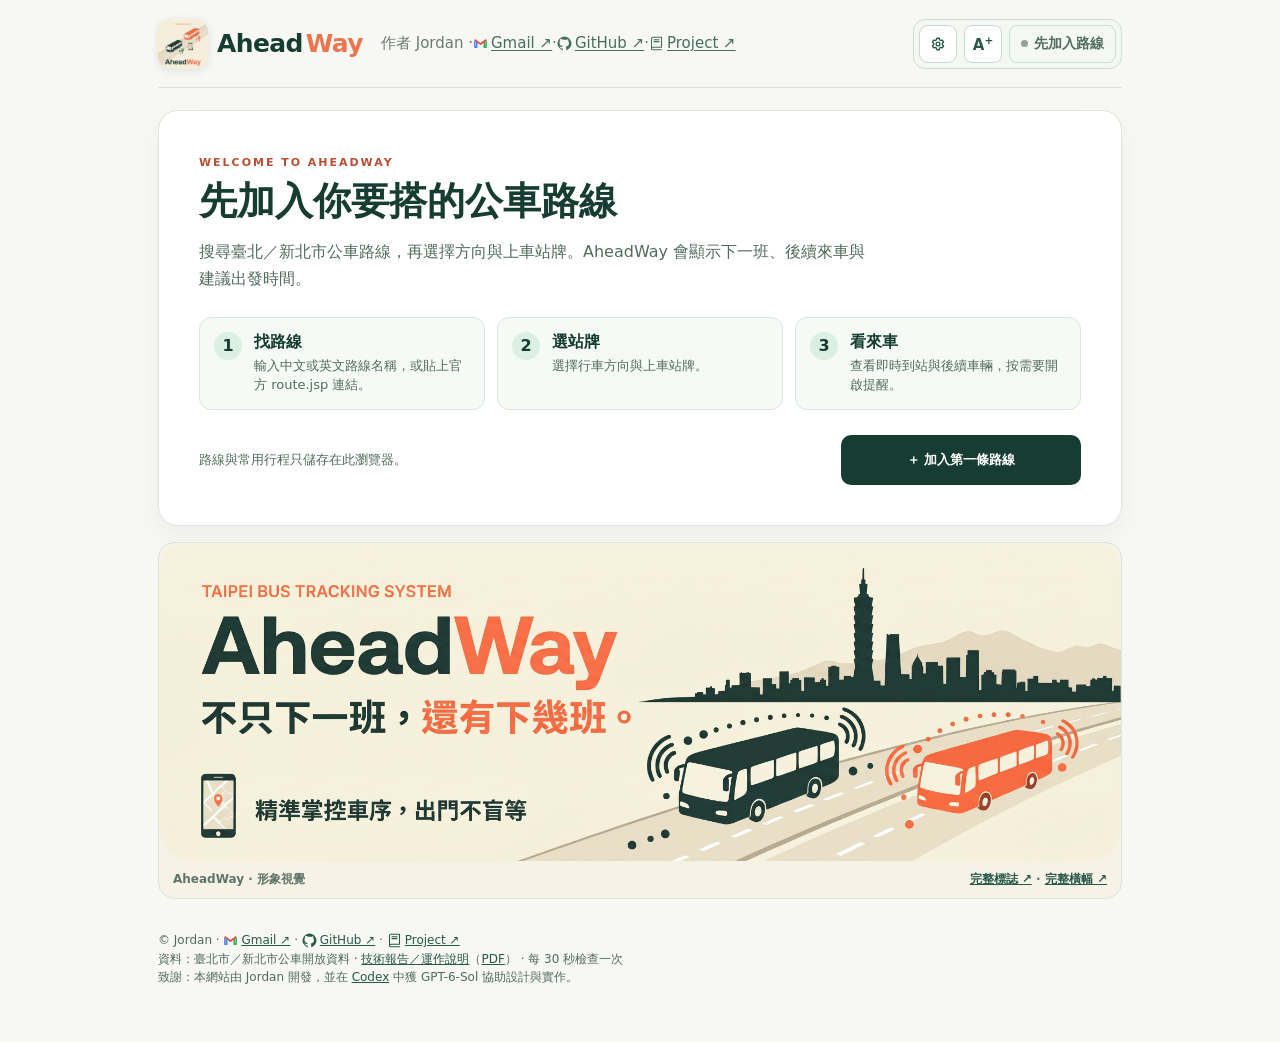
==== commit 55cd7e00: "Refine bus tracker planning and route search" ====
--- a/bus_tracker/static/index.html
+++ b/bus_tracker/static/index.html
@@ -13,13 +13,23 @@
   <main>
     <header class="masthead">
       <div class="brand-block"><div class="brand"><a class="brand-logo" href="LOGO.jpeg?v=1fa489af" target="_blank" rel="noopener noreferrer" aria-label="查看完整 AheadWay 標誌"><img src="LOGO.jpeg?v=1fa489af" width="2048" height="2048" alt="" decoding="async"></a><span class="brand-ahead">Ahead</span><span class="brand-way">Way</span></div></div>
-      <div class="masthead-actions"><div class="language-toggle" role="group" aria-label="網站語言"><button type="button" data-language="zh-TW" aria-label="繁體中文" aria-pressed="true"><span lang="zh-Hant">中</span></button><button type="button" data-language="en" aria-label="English" aria-pressed="false">EN</button></div><button id="text-size-toggle" class="text-size-toggle" type="button" aria-label="放大文字" title="放大文字" aria-pressed="false"><span aria-hidden="true">A<sup>+</sup></span></button><span id="live-status" class="live-pill" role="status" aria-label="尚未選擇站牌" data-state="idle"><span class="dot" aria-hidden="true"></span><span id="live-status-text" data-no-i18n>尚未選擇站牌</span></span></div>
+      <div class="masthead-actions"><button id="display-settings-toggle" class="display-settings-toggle" type="button" aria-controls="display-settings" aria-expanded="false" aria-label="偏好設定" title="偏好設定"><svg viewBox="0 0 24 24" fill="none" stroke="currentColor" stroke-width="1.8" stroke-linecap="round" stroke-linejoin="round" aria-hidden="true"><path d="M10.4 2.8h3.2l.5 2.2a7 7 0 0 1 1.6.9l2.1-.7 1.6 2.8-1.7 1.5a7 7 0 0 1 0 1.9l1.7 1.5-1.6 2.8-2.1-.7a7 7 0 0 1-1.6.9l-.5 2.2h-3.2l-.5-2.2a7 7 0 0 1-1.6-.9l-2.1.7-1.6-2.8 1.7-1.5a7 7 0 0 1 0-1.9L4.6 8l1.6-2.8 2.1.7a7 7 0 0 1 1.6-.9z" transform="translate(0 1.5)"/><circle cx="12" cy="12" r="2.5"/></svg><span>顯示設定</span></button><button id="text-size-toggle" class="text-size-toggle" type="button" aria-label="放大文字" title="放大文字" aria-pressed="false"><span aria-hidden="true">A<sup>+</sup></span></button><span id="live-status" class="live-pill" role="status" aria-label="尚未選擇站牌" data-state="idle"><span class="dot" aria-hidden="true"></span><span id="live-status-text" data-no-i18n>尚未選擇站牌</span></span></div>
       <div class="author-line">作者 Jordan · <a class="contact-link" href="mailto:jordankhwu@gmail.com" aria-label="用 Gmail 寄信給 Jordan：jordankhwu@gmail.com" title="jordankhwu@gmail.com"><svg class="contact-icon" viewBox="0 0 24 24" aria-hidden="true"><path d="M3 7v11h3V9.4" fill="none" stroke="#4285f4" stroke-width="2.4" stroke-linejoin="round"/><path d="M21 7v11h-3V9.4" fill="none" stroke="#34a853" stroke-width="2.4" stroke-linejoin="round"/><path d="M3.8 6.5 12 13l8.2-6.5" fill="none" stroke="#ea4335" stroke-width="2.6" stroke-linecap="round" stroke-linejoin="round"/></svg>Gmail ↗</a> · <a class="contact-link" href="https://github.com/JordanWu1997" target="_blank" rel="noopener noreferrer" aria-label="Jordan 的 GitHub 個人頁面"><svg class="contact-icon" viewBox="0 0 24 24" aria-hidden="true"><path fill="currentColor" d="M12 .8a11.2 11.2 0 0 0-3.54 21.82c.56.1.77-.24.77-.54v-2.08c-3.13.68-3.79-1.33-3.79-1.33-.51-1.3-1.25-1.65-1.25-1.65-1.02-.7.08-.69.08-.69 1.13.08 1.73 1.16 1.73 1.16 1 .1.78.02 2.37-.08.24-.73.39-1.23.72-1.51-2.5-.28-5.13-1.25-5.13-5.56 0-1.23.44-2.23 1.16-3.01-.12-.29-.5-1.43.11-2.98 0 0 .95-.3 3.08 1.15A10.7 10.7 0 0 1 12 6.01c.95 0 1.9.13 2.79.38 2.13-1.45 3.08-1.15 3.08-1.15.61 1.55.23 2.69.11 2.98.72.78 1.16 1.78 1.16 3.01 0 4.32-2.63 5.28-5.14 5.55.4.35.75 1.02.75 2.06v3.24c0 .3.21.65.77.54A11.2 11.2 0 0 0 12 .8Z"/></svg>GitHub ↗</a> · <a class="contact-link" href="https://github.com/JordanWu1997/AheadWay" target="_blank" rel="noopener noreferrer" aria-label="AheadWay 專案 GitHub 儲存庫"><svg class="contact-icon" viewBox="0 0 24 24" aria-hidden="true"><path d="M4 4.5A2.5 2.5 0 0 1 6.5 2H20v16H6.5A2.5 2.5 0 0 0 4 20.5zM4 5v15.5A1.5 1.5 0 0 0 5.5 22H20M8 6h8M8 9h8" fill="none" stroke="currentColor" stroke-width="1.7" stroke-linejoin="round" stroke-linecap="round"/></svg>Project ↗</a></div>
     </header>
     <button id="tracking-context" class="tracking-context" type="button" hidden aria-label="返回目前追蹤站牌選擇"></button>
 
+    <section class="display-preferences" aria-label="偏好設定">
+      <details id="display-settings" class="display-settings"><summary><span>偏好設定</span><span id="display-count" class="display-count"></span><span class="disclosure-icon" aria-hidden="true"></span></summary>
+        <div class="display-settings-body">
+          <div class="display-language"><strong>顯示語言</strong><div class="language-toggle" role="group" aria-label="顯示語言"><button type="button" data-language="zh-TW" aria-label="中文" aria-pressed="true"><span lang="zh-Hant">中文</span></button><button type="button" data-language="en" aria-label="English" aria-pressed="false">English</button></div></div>
+          <div class="display-information"><strong>顯示資訊</strong><div id="display-choices" class="display-choices" role="group" aria-label="顯示資訊"></div></div>
+          <p id="display-message" class="display-message" role="status" aria-live="polite"></p>
+        </div>
+      </details>
+    </section>
+
     <section class="hero requires-route">
-      <h1><span class="route-badge"></span> 下一班，<em>還有下幾班。</em></h1>
+      <div class="hero-title-row"><h1><span class="route-badge"></span> 下一班，<em>還有下幾班。</em></h1></div>
       <div class="eyebrow" id="hero-route-id"></div>
     </section>
 
@@ -32,88 +42,136 @@
     </section>
 
     <div class="route-tabs-shell requires-route"><button id="route-back" class="route-step" type="button" aria-label="顯示前面的公車路線" hidden disabled>←</button><nav class="route-tabs" role="tablist" aria-label="公車路線"></nav><button id="route-more" class="route-step" type="button" aria-label="顯示更多公車路線" hidden disabled>→</button><button id="route-remove" class="route-remove" type="button" aria-label="移除目前路線" title="移除目前路線" aria-controls="route-remove-confirm" aria-expanded="false" hidden><svg viewBox="0 0 24 24" fill="none" stroke="currentColor" stroke-width="1.8" stroke-linecap="round" stroke-linejoin="round" aria-hidden="true"><path d="M4 7h16M9 7V4h6v3m3 0-1 13H7L6 7m4 4v5m4-5v5"/></svg><span class="route-remove-label">移除路線</span></button><button id="route-add" class="route-add" type="button" aria-label="加入路線" aria-controls="route-picker" aria-expanded="false"><span class="route-add-mark" aria-hidden="true">＋</span><span class="route-add-label">加入路線</span></button><button id="disclosure-toggle" class="disclosure-toggle" type="button" aria-label="全部展開" title="全部展開" aria-pressed="false" data-no-i18n><svg class="disclosure-icon-down" viewBox="0 0 24 24" aria-hidden="true"><path d="m6 6 6 6 6-6M6 12l6 6 6-6"/></svg><svg class="disclosure-icon-up" viewBox="0 0 24 24" aria-hidden="true"><path d="m6 18 6-6 6 6M6 12l6-6 6 6"/></svg><span class="disclosure-toggle-label">全部展開</span></button></div>
-    <section class="trip-bar quick-trips requires-route" aria-label="常用行程" hidden><div id="saved-trips" class="saved-trips"></div><button id="trips-more" type="button" hidden aria-expanded="false">顯示其餘行程</button><div id="trip-remove-confirm" class="trip-remove-confirm" role="group" aria-labelledby="trip-remove-title" hidden><strong id="trip-remove-title"></strong><p id="trip-remove-description"></p><div><button id="trip-remove-cancel" type="button">取消</button><button id="trip-remove-accept" type="button">移除常用行程</button></div></div></section>
+    <section class="trip-bar quick-trips requires-route" aria-label="常用行程" hidden><div class="saved-trips-intro"><strong>常用路線</strong><small>長按拖曳排序</small></div><div id="saved-trips" class="saved-trips"></div><button id="trips-more" type="button" hidden aria-expanded="false">顯示其餘行程</button></section>
+    <p id="route-order-status" class="sr-only" role="status" aria-live="polite"></p>
     <details class="route-picker" id="route-picker">
       <summary><span>搜尋公車路線</span><span class="disclosure-icon" aria-hidden="true"></span></summary>
       <div class="route-picker-body">
-        <label for="route-query">路線名稱或官方連結</label>
+        <div class="route-search-modes" role="group" aria-label="搜尋方式"><button id="search-by-route" type="button" aria-pressed="true">用路線搜尋</button><button id="search-by-stop" type="button" aria-pressed="false">用站牌搜尋</button></div>
+        <label id="search-query-label" for="route-query">路線名稱或官方連結</label>
         <div class="route-picker-search"><input id="route-query" type="search" autocomplete="off" placeholder="例如 橘5、Orange 5、908，或貼上 route.jsp 連結"><button id="route-find" type="button">搜尋</button></div>
-        <p id="route-picker-status" role="status">輸入路線名稱或貼上官方連結後搜尋。</p>
-        <div id="route-results" class="route-results"></div>
-        <details class="route-picker-help"><summary><span>如何新增路線？</span><span class="disclosure-icon" aria-hidden="true"></span></summary><div><p>可在<a href="https://pda5284.gov.taipei/MQS/routelist.jsp" target="_blank" rel="noopener">官方路線清單 ↗</a>選擇路線，複製 route.jsp 連結並貼上搜尋。</p><p>新增的路線只儲存在此瀏覽器；不同裝置不會自動同步。</p></div></details>
+        <div id="route-search-panel">
+          <p id="route-picker-status" role="status">輸入路線名稱或貼上官方連結後搜尋。</p>
+          <div id="route-results" class="route-results"></div>
+          <details class="route-picker-help"><summary><span>如何新增路線</span><span class="scope-help-toggle route-help-icon" aria-hidden="true"><span>?</span></span></summary><div><p>可在<a href="https://pda5284.gov.taipei/MQS/routelist.jsp" target="_blank" rel="noopener">官方路線清單 ↗</a>選擇路線，複製 route.jsp 連結並貼上搜尋。</p><p>新增的路線只儲存在此瀏覽器；不同裝置不會自動同步。</p></div></details>
+        </div>
+        <div id="stop-search-panel" hidden>
+          <div id="stop-search-suggestions" class="journey-suggestions" aria-live="polite"></div>
+          <p id="stop-search-status" role="status" aria-live="polite">輸入站牌名稱或相近拼法，查看經過此站的路線與方向。</p>
+          <div id="stop-search-results" class="route-results"></div>
+        </div>
       </div>
     </details>
     <div id="route-current-actions" class="route-current-actions requires-route" hidden><div id="route-remove-confirm" class="route-remove-confirm" role="group" aria-labelledby="route-remove-title" hidden><strong id="route-remove-title"></strong><p id="route-remove-description"></p><div><button id="route-remove-cancel" type="button">取消</button><button id="route-remove-accept" type="button">確認移除</button></div></div></div>
 
-    <details id="selection-card" class="selection-card requires-route" open>
-      <summary><span class="selection-card-title"><span class="eyebrow">TRIP & STOP</span><strong>路線與站牌</strong></span><span id="selection-summary">載入中…</span><span class="disclosure-icon" aria-hidden="true"></span></summary>
-      <div class="selection-card-body">
-      <section class="controls selection-fields" aria-label="選擇行程與來車範圍">
-      <div class="control"><label for="direction">行車方向</label><select id="direction"><option value="0">往捷運景安站</option><option value="1">往板橋</option></select></div>
-      <div class="control grow"><label for="stop">上車站牌</label><select id="stop"><option>載入站牌中…</option></select></div>
-      <div class="control scope-control"><div class="scope-label-row"><span class="field-label">納入反方向來車</span><button id="scope-help-toggle" class="scope-help-toggle" type="button" aria-label="顯示為什麼需要這個選項" title="為什麼需要這個選項？" aria-controls="arrival-scope" aria-expanded="false"><span aria-hidden="true">?</span></button></div><div class="scope-option-row"><label class="loop-control" for="closed-loop"><input id="closed-loop" type="checkbox" checked><span class="switch" aria-hidden="true"></span><span class="scope-option-text">估算折返車</span></label></div></div>
-      </section>
-      <p id="stop-selection-hint" class="stop-selection-hint" role="status" hidden>下一步：確認行車方向，再選擇上車站牌，即可查看下一班與後續來車。</p>
-      <details id="arrival-scope" class="arrival-scope">
-        <summary>為什麼需要這個選項？<span class="disclosure-icon" aria-hidden="true"></span></summary>
-        <div class="arrival-scope-content">
-          <p class="arrival-scope-why">反方向的公車要先抵達終點並折返，下一輪才可能經過本站。開啟後會納入這些車；它們可能在終點停駛，因此到站時間較不確定。</p>
-          <p id="scope-effect" role="status" aria-live="polite">正在載入所選站牌…</p>
-          <p class="arrival-scope-note">此設定只影響逐車推估、出發建議與定時語音。官方下一班時間不變；折返車不觸發到站提醒或手機通知。</p>
-        </div>
-      </details>
-      <div class="save-trip-row"><small id="save-trip-help" class="save-trip-help">儲存目前路線、行車方向與上車站牌，之後可從上方捷徑直接切換。</small><button id="save-trip" type="button" aria-label="儲存目前路線、方向與上車站牌為常用行程" aria-describedby="save-trip-help"><span class="save-trip-icon" aria-hidden="true">☆</span><span>儲存為常用行程</span></button></div>
-      </div>
-    </details>
-
     <section class="results requires-route" aria-labelledby="stop-title">
       <details id="arrival-summary" class="arrival-summary major-card" open>
-        <summary class="section-head"><div><div class="eyebrow">ARRIVAL INFORMATION</div><h2 id="stop-title">選擇站牌</h2></div><div class="summary-end"><div id="updated" class="updated">—</div><span class="disclosure-icon" aria-hidden="true"></span></div></summary>
+        <summary class="section-head"><div><div class="eyebrow">ARRIVAL INFORMATION</div><div class="arrival-title-row"><h2 id="stop-title">選擇站牌</h2><span id="stop-direction" class="stop-direction"></span></div></div><div class="summary-end"><div id="updated" class="updated">—</div><span class="disclosure-icon" aria-hidden="true"></span></div></summary>
         <p id="results-status" class="sr-only" role="status" aria-atomic="true"></p>
-        <div class="arrival-meta"><p id="data-freshness" class="data-freshness">正在讀取資料時間…</p><a href="technical-report.html">資料說明 ↗</a></div>
+        <div class="arrival-meta"><p id="data-freshness" class="data-freshness">正在讀取資料時間…</p><button id="trip-stop-toggle" class="trip-stop-toggle" type="button" aria-controls="selection-card" aria-expanded="false" aria-label="路線與站牌" title="路線與站牌"><svg viewBox="0 0 24 24" fill="none" stroke="currentColor" stroke-width="1.8" stroke-linecap="round" stroke-linejoin="round" aria-hidden="true"><circle cx="12" cy="8" r="5.5"/><path d="M9 8h6M9.5 6.5v3M14.5 6.5v3M12 13.5V21M8 21h8"/></svg></button><button id="arrival-voice-shortcut" class="arrival-voice-shortcut" type="button" aria-label="前往語音設定" title="前往語音設定"><svg viewBox="0 0 24 24" fill="none" stroke="currentColor" stroke-width="1.8" stroke-linecap="round" stroke-linejoin="round" aria-hidden="true"><path d="M4 9v6h4l5 4V5L8 9H4Z"/><path d="M16 9a4 4 0 0 1 0 6M18.5 6a8 8 0 0 1 0 12"/></svg></button><button id="save-trip" class="arrival-save-trip" type="button" aria-label="加入常用路線" title="加入常用路線" aria-pressed="false" disabled><svg viewBox="0 0 24 24" fill="none" stroke="currentColor" stroke-width="1.8" stroke-linecap="round" stroke-linejoin="round" aria-hidden="true"><path d="M20.8 8.2c0 4.2-8.8 10.5-8.8 10.5S3.2 12.4 3.2 8.2a4.8 4.8 0 0 1 8.8-2.6 4.8 4.8 0 0 1 8.8 2.6Z"/></svg></button></div>
+        <details id="selection-card" class="selection-card route-setup-menu requires-route">
+          <summary><span class="selection-card-title"><span class="eyebrow">TRIP & STOP</span><strong>路線與站牌</strong></span><span id="selection-summary">載入中…</span></summary>
+          <div class="selection-card-body">
+          <section class="controls selection-fields" aria-label="選擇行程與來車範圍">
+          <div class="control"><label for="direction">行車方向</label><select id="direction"><option value="0">往捷運景安站</option><option value="1">往板橋</option></select></div>
+          <div class="control grow"><label for="stop">上車站牌</label><select id="stop"><option>載入站牌中…</option></select></div>
+          <div class="control scope-control"><div class="scope-label-row"><span class="field-label">其他選項</span></div>
+          <div class="scope-option-row"><label class="loop-control" for="closed-loop"><input id="closed-loop" type="checkbox" checked><span class="switch" aria-hidden="true"></span><span class="scope-option-text">估算折返車</span></label><button id="scope-help-toggle" class="scope-help-toggle" type="button" aria-label="顯示為什麼需要這個選項" title="為什麼需要這個選項？" aria-controls="arrival-scope" aria-expanded="false"><span aria-hidden="true">?</span></button></div>
+          <details id="arrival-scope" class="arrival-scope">
+            <summary>為什麼需要這個選項？<span class="disclosure-icon" aria-hidden="true"></span></summary>
+            <div class="arrival-scope-content">
+              <p class="arrival-scope-why">反方向的公車要先抵達終點並折返，下一輪才可能經過本站。開啟後會納入這些車；它們可能在終點停駛，因此到站時間較不確定。</p>
+              <p class="arrival-scope-note">此設定影響沿線逐車清單與推估；官方下一班時間不變。已追蹤的車輛不分方向仍會納入建議，手機通知只在指定追蹤車輛時參考折返車。</p>
+            </div>
+          </details>
+          </div>
+          </section>
+          <p id="scope-effect" class="scope-effect" role="status" aria-live="polite">正在載入所選站牌…</p>
+          <p id="stop-selection-hint" class="stop-selection-hint" role="status" hidden>下一步：確認行車方向，再選擇上車站牌，即可查看下一班與後續來車。</p>
+          <p class="query-trip-hint">選好方向與站牌後，按查詢更新到站資訊。</p><button id="query-trip" class="setup-query-trip" type="button" disabled>查詢</button>
+          </div>
+        </details>
         <div id="message" class="message" role="status">正在取得公車資訊…</div>
-        <div id="eta-card" class="eta-card" hidden><div><div class="card-label">官方下一班預估</div><div id="eta" class="eta">—</div><div id="eta-detail" class="eta-detail"></div></div><div class="eta-icon">🚌</div></div>
-        <div id="tracked-bus" class="tracked-bus" role="status" hidden><div><span class="tracked-bus-label">TRACKED BUS · 追蹤車輛</span><strong id="tracked-bus-title"></strong><p id="tracked-bus-detail"></p></div><button id="tracked-bus-clear" type="button">停止追蹤</button></div>
-      </details>
-      <details id="approach-board" class="approach-board major-card" aria-labelledby="approach-heading" open>
+        <div id="eta-card" class="eta-card" role="button" tabindex="0" aria-controls="approach-panel" aria-expanded="false" aria-label="顯示所有來車" hidden><div><div class="card-label">官方下一班預估</div><div id="eta" class="eta">—</div><div id="eta-detail" class="eta-detail"></div></div></div>
+        <div id="tracked-bus" class="tracked-bus" role="status" hidden><div class="tracked-bus-head"><div><span class="tracked-bus-label">TRACKED BUS · 追蹤車輛</span><strong id="tracked-bus-title"></strong></div><button id="tracked-bus-clear" type="button" aria-label="停止追蹤" title="停止追蹤"><svg viewBox="0 0 24 24" aria-hidden="true"><path d="M5 5l14 14M19 5 5 19"/></svg><span>停止追蹤</span></button></div><p id="tracked-bus-detail"></p></div>
+      <div id="approach-panel" hidden>
+      <details id="approach-board" class="approach-board major-card" aria-labelledby="approach-heading">
         <summary class="list-head"><div><div class="eyebrow">ALL DETECTED BUSES</div><h3 id="approach-heading">本方向來車與後續車</h3></div><div class="summary-end"><span id="vehicle-count">—</span><span class="disclosure-icon" aria-hidden="true"></span></div></summary>
         <div class="approach-content">
         <p id="vehicle-summary" class="vehicle-summary">正在確認沿線公車…</p>
         <div id="vehicles" class="vehicles"></div>
-        <p class="caveat">官方只提供下一班預估；每輛車的到站範圍由沿線位置推估。另一方向的車須折返續行才會抵達所選站牌，可能在端點停駛；下一輪出發時間僅供參考，不觸發手機或語音到站提醒。</p>
-        </div>
-      </details>
-      <details class="leave-card major-card" id="departure-card">
+        <p class="caveat">官方只提供下一班預估；每輛車的到站範圍由沿線位置推估。另一方向的車須折返續行，可能在端點停駛；下一輪時間僅供參考。手機通知只有在指定追蹤車輛時才會參考折返車。</p>
+        </div>
+      </details>
+      </div>
+      </details>
+
+
+      <details class="leave-card major-card" id="departure-card" open>
         <summary class="leave-summary"><div class="leave-heading"><div><div class="eyebrow">DEPARTURE ADVICE</div><h3>建議出發時間</h3></div><div class="summary-end"><span id="leave-brief">等待到站預估</span><span class="disclosure-icon" aria-hidden="true"></span></div></div></summary>
-        <div class="leave-content"><div class="leave-guidance"><label class="track-advice-toggle" for="track-advice-only"><input id="track-advice-only" type="checkbox"><span class="switch" aria-hidden="true"></span><span>只按追蹤車輛計算</span></label><p id="track-advice-note" hidden>只改本頁建議和前往站牌警告；背景手機通知仍依已固定的站牌與所有符合條件的來車發送。</p><p id="leave-advice">載入到站預估後顯示</p><small class="leave-note">預留步行時間與 2 分鐘緩衝；另一方向下一輪僅供參考，須確認仍繼續行駛。</small></div>
+        <div class="leave-content">
+          <details id="departure-more" class="departure-more">
+            <summary class="leave-advice-toggle"><p id="leave-advice">載入到站預估後顯示</p></summary>
+            <div class="departure-more-content">
+          <details id="departure-settings" class="departure-settings">
+            <summary><strong>出發估算設定</strong><span>步行時間、緩衝與來車範圍</span><span class="disclosure-icon" aria-hidden="true"></span></summary>
+            <div class="departure-settings-body">
+              <div class="departure-options"><div class="leave-choice-row"><label class="track-advice-toggle" for="track-advice-only"><input id="track-advice-only" type="checkbox"><span class="switch" aria-hidden="true"></span><span>只按追蹤車輛計算</span></label><label class="track-advice-toggle" for="travel-return-reference"><input id="travel-return-reference" type="checkbox"><span class="switch" aria-hidden="true"></span><span>參考反方向折返車</span></label></div><p id="track-advice-note" hidden>追蹤車輛不分方向都會納入推估；若須折返，仍可能在終點停駛。</p><small class="leave-note">建議依步行時間與下方緩衝設定計算；折返車推估僅供參考。</small></div>
         <div class="walk-settings">
-          <div class="location-field"><span class="walk-caption">步行估算方式</span><label class="location-toggle" for="use-location"><input id="use-location" type="checkbox" aria-describedby="location-help"><span class="switch" aria-hidden="true"></span><span>使用目前位置</span></label><small id="location-help" class="location-help">使用目前位置只取得一次座標來估算步行時間；換站時重新取得。座標留在瀏覽器，不會傳到伺服器。持續定位只在「前往站牌模式」啟用。</small></div>
-          <label class="walk-field" for="walk-minutes"><span>步行到站（分鐘）</span><span id="walk-source" class="walk-source">手動設定</span><input id="walk-minutes" type="number" min="0" max="60" step="1" value="5"></label>
-          <div class="location-status-row"><span id="location-state" class="location-state" role="status">目前以手動分鐘估算步行時間。</span><button id="location-refresh" type="button" hidden>重新定位</button></div>
-        </div>
-        <details class="push-card" id="mobile-reminder" aria-label="手機出發提醒" hidden>
-          <summary><strong>手機出發提醒</strong><span id="mobile-mode-summary">計畫模式 · 出發建議</span><span class="disclosure-icon" aria-hidden="true"></span></summary>
+          <label class="walk-field" for="walk-minutes"><span>步行到站（分鐘）</span><input id="walk-minutes" type="number" min="0" max="60" step="1" value="5"></label>
+          <div class="location-field"><span class="walk-caption">步行估算方式</span><div class="location-option-row"><label class="location-toggle" for="use-location"><input id="use-location" type="checkbox"><span class="switch" aria-hidden="true"></span><span>使用目前位置</span></label></div></div>
+          <label class="walk-field plan-buffer-field" for="plan-buffer"><span>預留緩衝（分鐘）</span><input id="plan-buffer" type="number" min="0" max="30" step="1" value="2"></label>
+          <strong id="walk-source" class="walk-source">手動設定</strong>
+          <div class="location-status-row"><span id="location-state" class="location-state" role="status">選好站牌後會詢問定位；定位失敗時可手動輸入分鐘。</span></div>
+        </div>
+            </div>
+          </details>
+        <details class="push-card" id="mobile-reminder" aria-label="出發提醒">
+          <summary><strong>出發提醒</strong><span id="mobile-mode-summary">計畫模式 · 出發建議</span><span class="disclosure-icon" aria-hidden="true"></span></summary>
           <div class="push-content">
-          <div class="mobile-modes" role="group" aria-label="手機出發提醒模式"><button id="mobile-plan" type="button" aria-pressed="true">計畫模式</button><button id="mobile-travel" type="button" aria-pressed="false">前往站牌模式</button></div>
+          <div class="mobile-modes" role="group" aria-label="出發提醒模式"><button id="mobile-plan" type="button" aria-pressed="true">計畫模式</button><button id="mobile-travel" type="button" aria-pressed="false">前往站牌模式</button></div>
           <section id="plan-panel" class="mobile-mode-panel" aria-label="計畫模式">
-            <p>上方建議隨公車更新；移動後請按「重新定位」。</p>
+            <p>上方建議依步行時間與你設定的緩衝更新；位置每 30 秒重新取得。</p>
+            <div class="plan-departure">
+              <strong>規劃搭車時間</strong>
+              <div class="plan-purpose-modes" role="group" aria-label="規劃時間類型">
+                <button id="plan-purpose-leave" type="button" aria-pressed="true">離開時間</button>
+                <button id="plan-purpose-arrive" type="button" aria-pressed="false">到站時間</button>
+              </div>
+              <p id="plan-purpose-help" class="plan-purpose-help" role="status" aria-live="polite">離開時間會加上走路與緩衝，再尋找你到站後的下一班車。</p>
+              <div class="plan-time-modes" role="group" aria-label="出發時間輸入方式"><button type="button" data-plan-time-mode="datetime" aria-pressed="true">指定日期時間</button><button type="button" data-plan-time-mode="timer" aria-pressed="false">倒數計時</button></div>
+              <div id="plan-date-field" class="plan-date-fields"><label for="plan-departure-date"><span id="plan-date-label">離開日期</span><input id="plan-departure-date" type="date" required></label><label for="plan-departure-clock"><span id="plan-clock-label">離開時間</span><input id="plan-departure-clock" type="time" step="60" required></label></div>
+              <div id="plan-timer-field" class="plan-timer-fields" role="group" aria-label="倒數時間（HH:MM）" hidden>
+                <div class="plan-time-unit"><label for="plan-timer-hours">小時 / HH</label><div class="plan-time-stepper"><button type="button" data-plan-adjust="hours:-1" aria-label="減少小時">−</button><input id="plan-timer-hours" type="number" inputmode="numeric" min="0" max="99" step="1" value="00" aria-label="倒數小時"><button type="button" data-plan-adjust="hours:1" aria-label="增加小時">+</button></div></div>
+                <span class="plan-timer-colon" aria-hidden="true">:</span>
+                <div class="plan-time-unit"><label for="plan-timer-minutes">分鐘 / MM</label><div class="plan-time-stepper"><button type="button" data-plan-adjust="minutes:-1" aria-label="減少分鐘">−</button><input id="plan-timer-minutes" type="number" inputmode="numeric" min="0" max="59" step="1" value="30" aria-label="倒數分鐘"><button type="button" data-plan-adjust="minutes:1" aria-label="增加分鐘">+</button></div></div>
+              </div>
+              <div class="plan-time-actions"><button id="plan-time-set" type="button" aria-pressed="false"><svg class="plan-action-set-icon" viewBox="0 0 24 24" fill="none" stroke="currentColor" stroke-width="2" stroke-linecap="round" stroke-linejoin="round" aria-hidden="true"><rect x="3" y="5" width="18" height="16" rx="2"/><path d="M7 3v4M17 3v4M3 10h18M8 15l2.5 2.5L16 12"/></svg><svg class="plan-action-clear-icon" viewBox="0 0 24 24" fill="none" stroke="currentColor" stroke-width="2" stroke-linecap="round" aria-hidden="true"><path d="M5 5l14 14M19 5L5 19"/></svg><span class="plan-action-label">設定計畫時間</span></button></div>
+              <p id="plan-time-status" role="status" aria-live="polite">尚未設定出發時間。</p>
+              <div id="plan-match-result" class="travel-result plan-match-result" data-level="waiting" role="status" aria-live="polite" hidden><strong id="plan-match-head"></strong><p id="plan-match-status"></p></div>
+              <div id="plan-alternatives" class="plan-alternatives" hidden><strong>調整計畫建議</strong><p id="plan-alternatives-detail"></p><div id="plan-alternative-actions" class="plan-alternative-actions"><button id="plan-earlier-option" type="button" hidden></button><button id="plan-later-option" type="button" hidden></button></div></div>
+            </div>
           </section>
           <section id="travel-panel" class="mobile-mode-panel" aria-label="前往站牌模式" hidden>
-            <p>持續取得此手機位置，比對所選站牌與最新公車時間。請保持此頁開啟；關閉或背景執行時無法保證持續定位與即時警告。</p>
+            <p>持續比對位置與來車。請保持此頁開啟，才能收到即時趕車警告。</p>
             <div id="travel-result" class="travel-result" data-level="waiting"><strong id="travel-head">正在取得目前位置…</strong><p id="travel-detail" role="status" aria-live="polite">取得位置後顯示步行時間與可趕上公車的餘裕。</p></div>
-            <div class="travel-actions"><button id="travel-refresh" class="secondary-action" type="button">重新定位</button><button id="travel-action" class="secondary-action" type="button">停止前往模式</button></div>
+            <div id="travel-return-result" class="travel-return-result" role="status" hidden></div>
+            <div class="travel-actions"><button id="travel-action" class="secondary-action" type="button">停止前往模式</button></div>
             <p class="mobile-limit">前往警告只在此頁運作；下方背景通知仍可獨立使用。</p>
           </section>
-          <div class="phone-push-controls"><strong>關頁後的出發通知（選用）</strong><p>提醒目標會固定；瀏覽其他路線不會切換。啟用時瀏覽器會詢問通知權限，可隨時關閉。iPhone／iPad 請先加入主畫面。</p>
+          <div class="phone-push-controls"><strong>關頁後的出發通知（選用）</strong><p>關頁後仍可收到文字通知，不會朗讀。通知固定在啟用時所選的站牌；iPhone／iPad 須先加入主畫面。</p>
             <div class="push-target-row"><span id="push-target">尚未設定提醒目標</span><button id="push-target-switch" type="button" hidden>改為提醒目前站牌</button></div>
             <span id="push-state" role="status">尚未啟用</span>
             <div class="push-actions"><button id="push-retry" type="button" hidden>重試同步</button><button id="push-toggle" type="button">啟用手機通知</button></div>
           </div>
           </div>
         </details>
+            </div>
+          </details>
         </div>
       </details>
       <button id="travel-float" class="travel-float" type="button" hidden></button>
+      <div id="plan-match-toast" class="plan-match-toast" role="alert" hidden><strong id="plan-match-toast-title">找到可搭乘來車</strong><p id="plan-match-toast-detail"></p><button id="plan-match-toast-close" type="button" aria-label="關閉提醒">關閉</button></div>
     </section>
 
     <details id="route-view" class="route-panel requires-route" aria-labelledby="route-heading">
@@ -141,6 +199,7 @@
     <details id="voice-card" class="notify major-card requires-route">
       <summary class="notify-heading"><div><div class="eyebrow">VOICE NOTIFIER</div><h2>語音提醒</h2></div><div class="summary-end"><span id="voice-state" class="voice-state" role="status">尚未啟用</span><span class="disclosure-icon" aria-hidden="true"></span></div></summary>
       <div class="notify-controls">
+        <details class="schedule-settings"><summary><strong>語音排程</strong><span class="disclosure-icon" aria-hidden="true"></span></summary><div class="schedule-settings-body"><div class="schedule-fields"><label for="schedule-time">每天啟動時間<input id="schedule-time" type="time" value="07:30"></label><label for="schedule-duration">持續播報（分鐘）<input id="schedule-duration" type="number" min="1" max="720" step="1" value="60"></label></div><label class="schedule-check"><input id="schedule-enabled" type="checkbox"><span class="switch" aria-hidden="true"></span><span>每天定時啟動</span></label><div class="schedule-action-row"><p id="schedule-state" role="status">尚未設定排程</p><button id="schedule-save" type="button">儲存排程</button></div><small>儲存時的站牌、模式、間隔或接近門檻、語言與語音會寫入此電腦的 cron。開始後依模式持續播報，即使關閉頁面也會繼續。選瀏覽器語音時，cron 使用對應語言的 eSpeak 標準語音。</small></div></details>
         <details id="voice-settings" class="voice-settings"><summary><strong>語音設定</strong><span class="voice-settings-info"><span id="voice-settings-label">到站提醒 5 分鐘 · 中文</span><span id="voice-settings-engine">簡短 · 本機 TTS</span></span><span class="disclosure-icon" aria-hidden="true"></span></summary>
         <div class="voice-settings-grid">
           <div class="voice-field"><label for="voice-mode">語音模式</label><select id="voice-mode"><option value="alert">到站提醒</option><option value="briefing">定時播報</option></select></div>
@@ -153,8 +212,9 @@
         <details id="api-voice-settings" class="advanced-settings"><summary><span>進階語音設定</span><span class="disclosure-icon" aria-hidden="true"></span></summary><label for="api-model">TTS 模型</label><input id="api-model" type="text" value="tts-1" maxlength="80"><label for="api-voice">聲音名稱</label><input id="api-voice" type="text" value="anne" maxlength="80"><small>連接 localhost:8001；已測試 anne，可輸入此伺服器支援的其他聲音名稱。</small></details>
         </details>
         <p id="voice-preview" class="voice-preview"></p>
-        <div class="voice-action-row"><p class="notify-help">到站提醒或定時播報須保持此頁開啟；鎖屏或切換 App 時語音可能暫停。手機背景通知不會朗讀；每日排程只在設定排程的電腦播放。</p><div class="voice-primary"><button id="voice-test" class="voice-test" type="button">試播目前資訊</button><button id="voice" type="button" aria-pressed="false" disabled>啟用語音</button></div></div>
-        <details class="schedule-settings"><summary><strong>每日語音排程</strong><span class="disclosure-icon" aria-hidden="true"></span></summary><div class="schedule-settings-body"><div class="schedule-fields"><label for="schedule-time">每天啟動時間<input id="schedule-time" type="time" value="07:30"></label><label for="schedule-duration">持續播報（分鐘）<input id="schedule-duration" type="number" min="1" max="720" step="1" value="60"></label></div><label class="schedule-check"><input id="schedule-enabled" type="checkbox"> 每天定時啟動</label><div class="schedule-action-row"><p id="schedule-state" role="status">尚未設定排程</p><button id="schedule-save" type="button">儲存排程</button></div><small>儲存時的站牌、模式、間隔或接近門檻、語言與語音會寫入此電腦的 cron。開始後依模式持續播報，即使關閉頁面也會繼續。選瀏覽器語音時，cron 使用對應語言的 eSpeak 標準語音。</small></div></details>
+        <div class="voice-action-row"><div class="voice-control-group"><div class="voice-primary"><button id="voice-test" class="voice-test" type="button">試播目前資訊</button><button id="voice" type="button" aria-pressed="false" disabled>啟用語音</button></div></div></div>
+        <p class="notify-help">到站提醒或定時播報須保持此頁開啟；鎖屏或切換 App 時語音可能暫停。手機背景通知不會朗讀；語音排程只在設定排程的電腦播放。</p>
+
       </div>
     </details>
     <figure class="brand-banner"><a href="BANNER.jpeg?v=411fed9d" target="_blank" rel="noopener noreferrer" aria-label="查看完整 AheadWay 形象橫幅"><img src="BANNER.jpeg?v=411fed9d" width="3584" height="1184" loading="lazy" decoding="async" alt="AheadWay 橫幅：臺北城市天際線、兩輛公車與不只下一班的標語"></a><figcaption><span>AheadWay · 形象視覺</span><span><a href="LOGO.jpeg?v=1fa489af" target="_blank" rel="noopener noreferrer">完整標誌 ↗</a> · <a href="BANNER.jpeg?v=411fed9d" target="_blank" rel="noopener noreferrer">完整橫幅 ↗</a></span></figcaption></figure>
--- a/bus_tracker/static/style.css
+++ b/bus_tracker/static/style.css
@@ -338,11 +338,6 @@
 .route-remove-confirm[hidden]{display:none}.route-remove-confirm strong{font-size:16px}.route-remove-confirm p{margin:6px 0 14px;color:#65756d;font-size:13px;line-height:1.5}
 .route-remove-confirm>div{display:flex;justify-content:flex-end;gap:8px}.route-remove-confirm button{min-height:38px;padding:7px 13px;border:1px solid #c7d8cd;border-radius:8px;background:#fff;color:#28594b;font:inherit;font-size:13px;font-weight:750;cursor:pointer}
 .route-remove-confirm #route-remove-accept{border-color:#a4402e;background:#a4402e;color:#fff}
-.trip-remove-confirm{flex:1 0 100%;max-width:440px;margin:2px 0 0;padding:14px;text-align:left;border:1px solid #efc9bd;border-radius:13px;background:#fff7f4;color:#173d32}
-.trip-remove-confirm[hidden]{display:none!important}.trip-remove-confirm strong{font-size:15px}.trip-remove-confirm p{margin:6px 0 12px;color:#65756d;font-size:13px;line-height:1.5}
-.trip-remove-confirm>div{display:flex;justify-content:flex-end;gap:8px}.trip-remove-confirm button{min-height:38px;padding:7px 13px;border:1px solid #c7d8cd;border-radius:8px;background:#fff;color:#28594b;font:inherit;font-size:13px;font-weight:750;cursor:pointer}
-.trip-remove-confirm #trip-remove-accept{border-color:#a4402e;background:#a4402e;color:#fff}
-@media(max-width:650px){.trip-remove-confirm{max-width:none}}
 @media(max-width:650px){.first-route{margin-top:10px;padding:22px 18px}.first-route ol{grid-template-columns:1fr;gap:8px}.first-route li{grid-template-columns:28px 1fr;padding:10px 12px}.route-remove-confirm{max-width:none}}
 .selection-card,.results,.results .approach-board,.results .leave-card,.route-panel,.notify,.brand-banner{margin-top:var(--card-gap)}
 .route-picker[open]{margin:var(--card-gap) 0 0}
@@ -817,19 +812,29 @@
 .quick-trips{--quick-trip-inset:11px;display:flex;flex-wrap:wrap;align-items:center;gap:8px 12px;margin:8px 0 12px;padding:4px 0;background:transparent;border:0;border-radius:0;box-shadow:none}
 .quick-trips[hidden]{display:none!important}
 .quick-trips .saved-trips{display:flex;flex:1 1 380px;flex-wrap:wrap;align-items:center;gap:7px;min-width:0}
+.quick-trips .saved-trips:empty{display:none}
+.quick-trips #save-trip{display:inline-flex;align-items:center;justify-content:center;gap:5px;margin-left:auto;min-height:42px;padding:7px 12px;border:1px solid var(--ui-action);border-radius:10px;background:var(--ui-action);color:#fff;font:inherit;font-size:13px;font-weight:800;white-space:nowrap;cursor:pointer}
+.quick-trips #save-trip:hover{background:#315f50}
+.quick-trips #save-trip:disabled{border-color:var(--ui-border);background:var(--ui-soft);color:var(--ui-secondary);cursor:not-allowed}
+.quick-trips #save-trip .save-trip-icon{font-size:20px;line-height:1}
+.quick-trips #save-trip:focus-visible{outline:3px solid var(--focus-ring);outline-offset:2px}
 .quick-trips .saved-trip{max-width:100%;min-width:0;border:1px solid var(--ui-border);border-radius:10px;background:var(--ui-soft);transition:background-color .12s,border-color .12s}
 .quick-trips .saved-trip>button:first-child{min-width:0;max-width:100%;min-height:38px;padding:8px var(--quick-trip-inset);border:0;border-radius:9px 0 0 9px;background:var(--ui-soft);color:var(--ui-action);overflow-wrap:anywhere;text-align:left;line-height:1.35;font-weight:750;cursor:pointer;transition:background-color .12s,color .12s}
 .quick-trips .saved-trip:hover{border-color:#86b79b;background:var(--ui-soft-active)}
 .quick-trips .saved-trip:hover>button:first-child{background:var(--ui-soft-active)}
 .quick-trips .saved-trip>button:first-child:focus-visible,.quick-trips .saved-trip .remove-trip:focus-visible{position:relative;z-index:1;outline:3px solid var(--focus-ring);outline-offset:2px}
 .quick-trips .saved-trip>button:first-child:active{background:#d4ebdc}
-.quick-trips .saved-trip .remove-trip{flex:none;min-width:34px;min-height:36px;padding:6px 9px;border:0;border-radius:0 9px 9px 0;background:transparent;color:#8a6259;cursor:pointer;transition:background-color .12s,color .12s}
-.quick-trips .saved-trip .remove-trip:hover,.quick-trips .saved-trip .remove-trip[aria-expanded="true"]{background:#fff0e8;color:#a33e2b}
+.quick-trips .saved-trip .remove-trip{display:grid;place-items:center;flex:none;min-width:38px;min-height:38px;padding:6px 9px;border:0;border-left:1px solid var(--ui-border);border-radius:0 9px 9px 0;background:transparent;color:var(--ui-action);cursor:pointer;transition:background-color .12s,color .12s}
+.quick-trips .saved-trip .remove-trip svg{display:block;width:19px;height:19px}
+.quick-trips .saved-trip .remove-trip:hover{background:var(--ui-soft-active);color:var(--ui-action)}
+.quick-trips .saved-trip.confirm-remove .remove-trip{min-width:78px;padding-inline:9px;background:#e4f1e8;color:var(--ui-action);font-size:12px;font-weight:850;white-space:nowrap}
+.quick-trips .saved-trip.confirm-remove .remove-trip:hover{background:#d3e8da}
 .quick-trips .saved-trip.is-current{background:var(--ui-action)}
 .quick-trips .saved-trip.is-current>button:first-child,.quick-trips .saved-trip.is-current:hover>button:first-child{background:var(--ui-action);color:#fff;font-weight:850}
 .quick-trips .saved-trip.is-current>button:first-child:before{content:"✓";display:inline-block;margin-inline-end:7px;color:#c7e7d2;font-weight:900}
-.quick-trips .saved-trip.is-current .remove-trip{color:#d4e7dc}
-.quick-trips .saved-trip.is-current .remove-trip:hover{background:#ef744c;color:#fff}
+.quick-trips .saved-trip.is-current .remove-trip{border-left-color:#ffffff35;color:#d4e7dc}
+.quick-trips .saved-trip.is-current .remove-trip:hover{background:#315f50;color:#fff}
+.quick-trips .saved-trip.is-current.confirm-remove .remove-trip{background:#dceee1;color:#173d32}
 .quick-trips .saved-trip.is-current:hover{border-color:var(--ui-action);background:var(--ui-action)}
 .quick-trips .saved-trip.is-pending{background:var(--ui-soft-active)}
 .quick-trips .saved-trip.is-pending>button:first-child{background:var(--ui-soft-active);color:var(--ui-action)}
@@ -943,19 +948,744 @@
   body.large-text .masthead-actions .live-pill:after{font-size:16px}
 }
 
-/* A selected vehicle is a secondary estimate, visually separate from the official ETA. */
-.tracked-bus{display:flex;align-items:center;justify-content:space-between;gap:14px;padding:15px 20px;border-top:1px solid #f3d4c8;background:#fff5f0;color:#7d3825}
-.tracked-bus[hidden],.track-advice-toggle[hidden]{display:none}
-.tracked-bus>div{min-width:0}.tracked-bus-label{display:block;font-size:11px;font-weight:800;letter-spacing:.08em;color:#a94830}
-.tracked-bus strong{display:block;margin-top:3px;font-size:18px;color:#713321}.tracked-bus p{margin:3px 0 0;font-size:13px;line-height:1.5;color:#794e40}
-.tracked-bus button{flex:none;min-height:44px;padding:8px 13px;border:1px solid #c86b4d;border-radius:10px;background:#fff;color:#95432d;font:inherit;font-size:13px;font-weight:750;cursor:pointer}
-.vehicle-track{grid-column:2;justify-self:end;min-height:38px;padding:7px 12px;border:1px solid var(--ui-border);border-radius:9px;background:var(--ui-soft);color:var(--ui-action);font:inherit;font-size:13px;font-weight:750;cursor:pointer}
-.vehicle-track:hover{background:var(--ui-soft-active)}.vehicle-track[aria-pressed="true"]{background:var(--ui-ink);border-color:var(--ui-ink);color:#fff}
+/* Tracked vehicle: a separate estimate, with the same action placement at every width. */
+.tracked-bus{display:block;padding:15px 20px;border-top:1px solid #f3d4c8;background:#fff5f0;color:#7d3825}
+.tracked-bus[hidden],.track-advice-toggle[hidden],#track-advice-note[hidden]{display:none}
+.tracked-bus-head{display:flex;align-items:flex-start;justify-content:space-between;gap:10px}
+.tracked-bus-head>div{min-width:0}
+.tracked-bus-label{display:block;font-size:11px;font-weight:800;letter-spacing:.08em;color:#a94830}
+.tracked-bus strong{display:block;margin-top:3px;font-size:18px;color:#713321}
+.tracked-bus>p{margin:5px 0 0;font-size:13px;line-height:1.5;color:#794e40}
+.tracked-bus button{display:inline-flex;align-items:center;justify-content:center;gap:6px;flex:none;min-height:44px;padding:6px 10px;border:1px solid #c86b4d;border-radius:10px;background:#fff;color:#95432d;font:inherit;font-size:13px;font-weight:750;cursor:pointer}
+.tracked-bus button svg{width:16px;height:16px;fill:none;stroke:currentColor;stroke-width:2;stroke-linecap:round}
+.vehicle:has(.vehicle-track){grid-template-columns:minmax(0,1fr) auto}
+.vehicle:has(.vehicle-track) .vehicle-main{display:contents}
+.vehicle:has(.vehicle-track) .vehicle-heading{grid-column:1/-1;grid-row:1;min-width:0;flex-wrap:wrap}
+.vehicle:has(.vehicle-track) .vehicle-location{grid-column:1;grid-row:2;margin:0}
+.vehicle:has(.vehicle-track) .away{grid-column:2;grid-row:2;align-self:start}
+.vehicle:has(.vehicle-track) .vehicle-detail{grid-row:3}
+.vehicle-track{display:inline-flex;align-items:center;justify-content:center;gap:5px;flex:none;margin-left:auto;min-height:44px;padding:6px 10px;border:1px solid var(--ui-border);border-radius:9px;background:var(--ui-soft);color:var(--ui-action);font:inherit;font-size:13px;font-weight:750;white-space:nowrap;cursor:pointer}
+.vehicle-track:hover{background:var(--ui-soft-active)}
+.vehicle-track[aria-pressed="true"]{background:var(--ui-ink);border-color:var(--ui-ink);color:#fff}
+.vehicle-track svg{width:16px;height:16px;flex:none;fill:none;stroke:currentColor;stroke-width:1.8}
 .vehicle-track:focus-visible,.tracked-bus button:focus-visible{outline:3px solid #f6ac8d;outline-offset:2px}
 .track-advice-toggle{display:flex;align-items:center;gap:9px;width:max-content;max-width:100%;margin:0 0 12px;padding:8px 11px;border:1px solid var(--ui-border);border-radius:10px;background:var(--ui-soft);color:var(--ui-action);font-size:13px;font-weight:750;cursor:pointer}
-.track-advice-toggle input{position:absolute;opacity:0;width:1px;height:1px}.track-advice-toggle .switch{position:relative;flex:none;width:36px;height:20px;border-radius:99px;background:#c5d4c9}.track-advice-toggle .switch:after{content:"";position:absolute;top:3px;left:3px;width:14px;height:14px;border-radius:50%;background:#fff;transition:transform .16s}.track-advice-toggle input:checked+.switch{background:#397c59}.track-advice-toggle input:checked+.switch:after{transform:translateX(16px)}.track-advice-toggle input:focus-visible+.switch{outline:3px solid #f6ac8d;outline-offset:2px}
-@media(max-width:650px){.tracked-bus{align-items:flex-start;flex-direction:column;padding:15px 17px}.vehicle-track{grid-column:1/-1;justify-self:stretch}.tracked-bus button{width:100%}}
-body.large-text .tracked-bus-label,body.large-text .tracked-bus p,body.large-text .vehicle-track,body.large-text .track-advice-toggle{font-size:16px!important}
+.track-advice-toggle input{position:absolute;opacity:0;width:1px;height:1px}
+.track-advice-toggle .switch{position:relative;flex:none;width:36px;height:20px;border-radius:99px;background:#c5d4c9}
+.track-advice-toggle .switch:after{content:"";position:absolute;top:3px;left:3px;width:14px;height:14px;border-radius:50%;background:#fff;transition:transform .16s}
+.track-advice-toggle input:checked+.switch{background:#397c59}
+.track-advice-toggle input:checked+.switch:after{transform:translateX(16px)}
+.track-advice-toggle input:focus-visible+.switch{outline:3px solid #f6ac8d;outline-offset:2px}
+#track-advice-note{margin:0 0 12px;color:var(--ui-secondary);font-size:13px;line-height:1.55}
+@media(min-width:651px) and (max-width:900px){
+  .vehicle:has(.vehicle-track) .away{max-width:190px}
+  .vehicle:has(.vehicle-track) .away small{overflow-wrap:anywhere}
+}
+@media(max-width:650px){
+  .vehicle:has(.vehicle-track) .vehicle-location{grid-column:1/-1}
+  .vehicle:has(.vehicle-track) .away{grid-column:1/-1;grid-row:3;display:flex;align-items:flex-start;justify-content:space-between;gap:8px;max-width:none;min-width:0;text-align:left}
+  .vehicle:has(.vehicle-track) .away strong{flex:0 1 auto}
+  .vehicle:has(.vehicle-track) .away small{flex:0 1 48%;min-width:0;margin:0;text-align:right;overflow-wrap:anywhere}
+  .vehicle:has(.vehicle-track) .vehicle-detail{grid-row:4}
+  .tracked-bus{padding:15px 17px}
+  .tracked-bus-head button{width:44px;min-width:44px;padding:0}
+  .tracked-bus-head button span{position:absolute;width:1px;height:1px;overflow:hidden;clip:rect(0,0,0,0);white-space:nowrap}
+}
+body.large-text :is(.tracked-bus-label,.tracked-bus>p,.tracked-bus button,.vehicle-track,.track-advice-toggle,#track-advice-note){font-size:16px!important}
 body.large-text .tracked-bus strong{font-size:21px}
-@media(min-width:651px){.vehicle:has(.vehicle-track){grid-template-columns:minmax(0,1fr) auto auto}.vehicle-track{grid-column:3;grid-row:1;align-self:center}}
-#track-advice-note{margin:0 0 12px;color:var(--ui-secondary);font-size:13px;line-height:1.55}#track-advice-note[hidden]{display:none}body.large-text #track-advice-note{font-size:16px}
+.leave-guidance #track-advice-note{font-weight:500;line-height:1.5}
+
+/* The last voice control needs the same inset when advanced TTS fields are absent. */
+.voice-settings-grid{padding-bottom:14px}
+@media(max-width:650px){.voice-settings-grid{padding-bottom:12px}}
+.voice-settings #api-voice-settings{margin-top:2px}
+
+/* Keep departure advice readable before the optional tracked-bus choice. */
+.leave-guidance .track-advice-toggle{margin:14px 0 0;min-height:44px;padding:9px 12px}
+.leave-guidance #track-advice-note{margin:7px 0 0}
+.leave-guidance .leave-note{margin-top:12px}
+
+/* Walking mode has one primary judgment and one clearly separate reference. */
+.travel-reference-option{margin:15px 0 0}
+.travel-reference-option .track-advice-toggle{margin:0;min-height:44px;padding:9px 12px}
+.travel-reference-option .track-advice-toggle span:last-child{color:inherit;font-size:inherit}
+.travel-reference-option p{margin:7px 2px 0;color:var(--ui-secondary);font-size:13px;font-weight:400;line-height:1.5}
+.travel-return-result{margin:10px 0 0;padding:12px 14px;border:1px solid #ecd1c2;border-radius:10px;background:#fff8f4;color:#784635;font-size:13px;line-height:1.5}
+.travel-return-result[hidden]{display:none}
+.travel-actions{margin-top:15px}
+body.large-text .travel-reference-option p,body.large-text .travel-return-result,body.large-text .travel-reference-option .track-advice-toggle{font-size:16px!important}
+
+/* Returning buses use a warm action and ETA within their warm cards. */
+.vehicle-group.next .vehicle .away strong,.vehicle-group.next .vehicle-detail summary{color:#91462e}
+.vehicle-group.next .vehicle .away small,.vehicle-group.next .vehicle-location{color:#776961}
+.vehicle-group.next .vehicle-track{background:#fff4ed;border-color:#dfbba8;color:#91462e}
+.vehicle-group.next .vehicle-track:hover{background:#fbe7dc}
+.vehicle-group.next .vehicle-track[aria-pressed="true"]{background:#91462e;border-color:#91462e;color:#fff}
+
+/* Choices share one visual grammar: a whole clickable chip and a visible check. */
+:is(.scope-control .loop-control,.location-toggle,.track-advice-toggle,.schedule-settings .schedule-check){display:inline-flex;align-items:center;gap:9px;min-height:44px;padding:9px 12px;border:1px solid var(--ui-border);border-radius:10px;background:var(--ui-soft);color:var(--ui-action);cursor:pointer}
+:is(.scope-control .loop-control,.location-toggle,.track-advice-toggle,.schedule-settings .schedule-check):has(input:checked){background:#e5f3eb;border-color:#8fc4a6;color:var(--ui-ink)}
+:is(.scope-control .loop-control,.location-toggle,.track-advice-toggle,.schedule-settings .schedule-check):hover{border-color:#8fc4a6;background:#edf7f0}
+:is(.scope-control .loop-control,.location-toggle,.track-advice-toggle,.schedule-settings .schedule-check) input{position:absolute;opacity:0;width:1px;height:1px;margin:0;padding:0}
+:is(.scope-control .loop-control,.location-toggle,.track-advice-toggle,.schedule-settings .schedule-check) .switch{display:grid;place-items:center;position:relative;flex:none;width:21px;height:21px;border:1.5px solid #8aa99a;border-radius:6px;background:#fff;transition:none}
+:is(.scope-control .loop-control,.location-toggle,.track-advice-toggle,.schedule-settings .schedule-check) .switch:after{content:"✓";position:static;display:block;width:auto;height:auto;border:0;border-radius:0;background:none;color:#fff;font-size:15px;font-weight:800;line-height:1;opacity:0;transform:none;transition:none}
+:is(.scope-control .loop-control,.location-toggle,.track-advice-toggle,.schedule-settings .schedule-check) input:checked+.switch{background:var(--ui-ink);border-color:var(--ui-ink)}
+:is(.scope-control .loop-control,.location-toggle,.track-advice-toggle,.schedule-settings .schedule-check) input:checked+.switch:after{opacity:1;transform:none}
+:is(.scope-control .loop-control,.location-toggle,.track-advice-toggle,.schedule-settings .schedule-check) input:focus-visible+.switch{outline:3px solid var(--focus-ring);outline-offset:3px}
+.scope-control .loop-control .switch,.location-field .location-toggle .switch{width:21px;height:21px}
+.location-field .location-toggle .switch:after{width:auto;height:auto}
+.schedule-settings .schedule-check{width:max-content;max-width:100%;margin:14px 0}
+
+/* Phone reminder: mode, live judgment, optional reference, then background alerts. */
+.leave-card .mobile-modes{gap:8px;margin:0 0 12px}
+.leave-card .mobile-modes button{display:inline-flex;align-items:center;justify-content:center;min-width:0;min-height:46px;padding:10px 8px;border-radius:10px;font-size:14px;line-height:1.3;white-space:normal}
+.leave-card .mobile-modes button[aria-pressed="true"]:before{content:"✓";margin-right:6px;font-weight:800}
+.leave-card .mobile-mode-panel>p:first-child{margin:0 0 12px}
+.leave-card .travel-result{margin:0}
+.travel-reference-option{margin:14px 0 0}
+.travel-reference-option .track-advice-toggle{margin:0}
+.travel-reference-option p{margin:6px 0 0}
+.travel-actions{display:grid;grid-template-columns:repeat(2,minmax(0,1fr));gap:8px;margin-top:14px}
+.leave-card .travel-actions button{width:100%;min-width:0;min-height:44px;margin:0;padding:9px 8px;white-space:normal}
+.leave-card .push-card .mobile-limit{margin:9px 0 0}
+.phone-push-controls{display:grid;grid-template-columns:1fr;gap:8px;align-items:start;margin-top:18px;padding:14px;border:1px solid var(--ui-border);border-radius:12px;background:#f7faf8}
+.phone-push-controls>*{grid-column:1!important;grid-row:auto!important}
+.phone-push-controls>strong{font-size:14px;line-height:1.4}
+.phone-push-controls>p,.phone-push-controls>#push-state{margin:0}
+.phone-push-controls .push-target-row{margin:2px 0}
+.phone-push-controls .push-target-row[hidden]{display:none}
+.phone-push-controls>.push-actions{display:grid;grid-template-columns:1fr;width:100%;margin:2px 0 0}
+.phone-push-controls>.push-actions button{width:100%;min-height:46px;margin:0}
+@media(max-width:360px){.travel-actions{grid-template-columns:1fr}}
+
+/* Keep native reading order: vehicle information, track action, then estimate details. */
+.vehicle:has(.vehicle-track) .vehicle-heading{grid-column:1;grid-row:1}
+.vehicle:has(.vehicle-track)>.vehicle-track{grid-column:2;grid-row:1;align-self:center}
+.vehicle:has(.vehicle-track) .vehicle-detail{grid-column:1/-1;grid-row:3}
+@media(max-width:650px){
+  .vehicle:has(.vehicle-track) .vehicle-heading{grid-column:1/-1;grid-row:1}
+  .vehicle:has(.vehicle-track)>.vehicle-track{grid-column:1/-1;grid-row:4;justify-self:stretch;width:100%;margin:4px 0 0;min-height:44px}
+  .vehicle:has(.vehicle-track) .vehicle-detail{grid-column:1/-1;grid-row:5}
+}
+
+/* One-time walking inputs belong to planning, not continuous walking mode. */
+.leave-content .walk-settings[hidden]{display:none!important}
+
+/* A fixed trip bar must not cover the destination after a jump or mode change. */
+@media(max-width:650px){
+  :is(#selection-card,#arrival-summary,#approach-board,#departure-card,#mobile-reminder,
+    .mobile-modes,#travel-panel,#route-view,#route-body,#voice-card,.vehicle,.route-stop){scroll-margin-top:72px}
+  .route-tabs-shell :is(.route-add,.route-remove,.disclosure-toggle,.route-step){min-width:44px;width:44px;height:44px;min-height:44px;flex-basis:44px}
+  .quick-trips .saved-trip .remove-trip{min-width:44px;min-height:44px}
+  .scope-help-toggle,body.large-text .scope-help-toggle{width:44px;min-width:44px;height:44px;min-height:44px;flex-basis:44px}
+}
+
+/* The status occupies the control group while open, and the header while closed. */
+.voice-action-row{display:grid;grid-template-columns:1fr;gap:9px;margin-top:14px;padding-bottom:14px}
+.voice-control-group{display:flex;align-items:center;justify-content:space-between;gap:12px;min-width:0}
+#voice-action-status-slot{display:block;min-width:0;flex:1}
+.voice-control-group .voice-state{display:block;max-width:100%;margin:0;padding:0;border:0;background:transparent;color:var(--ui-muted);font-size:13px;line-height:1.45;font-weight:650;overflow-wrap:anywhere}
+.voice-control-group .voice-state.speaking{color:#237851}
+.voice-control-group .voice-state.error{color:#a23d30}
+.voice-action-row .voice-control-group .voice-primary{display:flex;align-items:center;justify-content:flex-end;flex:none;gap:8px;margin:0;padding:0;border:0}
+.voice-action-row .voice-control-group .voice-primary button{min-width:150px}
+.voice-action-row .notify-help{grid-column:auto;grid-row:auto;margin:0!important;max-width:none!important}
+@media(max-width:650px){
+  .voice-control-group{display:grid;grid-template-columns:1fr;gap:8px}
+  .voice-action-row .voice-control-group .voice-primary{display:grid;grid-template-columns:repeat(2,minmax(0,1fr));width:100%}
+  .voice-action-row .voice-control-group .voice-primary button{min-width:0;width:100%;min-height:46px}
+}
+
+/* The full headline links to the compact dashboard. */
+.notify-heading .summary-end{width:60%;max-width:60%;flex:0 1 60%;justify-content:flex-end;margin-left:auto}
+.hero-title-row{display:block;flex:1 1 auto;min-width:0}
+.hero-title-row h1{min-width:0}
+.hero-dashboard-link{color:inherit;text-decoration:none;border-radius:8px;cursor:pointer;text-decoration-skip-ink:auto}
+.hero-dashboard-link:hover{text-decoration:underline;text-decoration-color:#8ab69b;text-decoration-thickness:2px;text-underline-offset:5px}
+.hero-dashboard-link:focus-visible{outline:3px solid var(--focus-ring);outline-offset:4px}
+@media(max-width:650px){.hero-title-row{width:100%}}
+.eta-card .eta-icon{display:grid;place-items:center;flex:none;text-decoration:none;color:inherit;cursor:pointer;transition:background-color .12s,transform .12s}
+.eta-card .eta-icon:hover{background:#ffffff25;transform:translateY(-2px)}
+.eta-card .eta-icon:focus-visible{outline:3px solid var(--focus-ring);outline-offset:3px}
+
+/* First-level cards open from the whole heading; saving stays beside the trip title. */
+.major-card>summary .disclosure-icon,.route-panel>summary .disclosure-icon{display:none}
+.selection-card>summary{grid-template-columns:minmax(0,1fr) minmax(0,1.15fr);gap:8px 12px}
+.selection-card-title{display:grid;grid-template-columns:44px minmax(0,max-content);grid-template-rows:auto auto;align-items:center;justify-content:start;gap:3px 8px}
+.selection-card-title .eyebrow{grid-column:2;grid-row:1}
+.selection-card-title strong{grid-column:2;grid-row:2}
+.selection-card>summary #selection-summary{grid-column:2;grid-row:1}
+.selection-card>summary #save-trip{grid-column:1;grid-row:1/3;display:inline-grid;place-items:center;width:44px;min-width:44px;height:44px;min-height:44px;padding:0;border:1px solid var(--ui-border);border-radius:10px;background:var(--ui-soft);color:var(--ui-action);font:inherit;cursor:pointer}
+.selection-card>summary #save-trip .save-trip-icon{font-size:29px;line-height:1}
+.selection-card>summary #save-trip:hover:not(:disabled){background:#e5f3eb;border-color:#8fc4a6}
+.selection-card>summary #save-trip.is-saved{border-color:#a8ceaf;background:#e5f3eb;color:var(--ui-ink)}
+.selection-card>summary #save-trip:disabled:not(.is-saved){border-color:var(--ui-border);background:var(--ui-soft);color:var(--ui-muted);cursor:default}
+.quick-trips .saved-trip.confirm-remove .remove-trip,.quick-trips .saved-trip.confirm-remove .remove-trip:hover{min-width:38px;padding:6px 9px;background:#fce8e2;color:#ab3e2d}
+.quick-trips .saved-trip.is-current.confirm-remove .remove-trip,.quick-trips .saved-trip.is-current.confirm-remove .remove-trip:hover{background:#fce8e2;color:#ab3e2d}
+.location-field .location-toggle{display:inline-flex;width:fit-content;max-width:100%;min-height:44px;gap:8px;padding:8px 10px;white-space:nowrap}
+.location-status-row #location-refresh{display:inline-grid;place-items:center;flex:none;width:44px;height:44px;min-width:44px;min-height:44px;padding:0;border:1px solid var(--ui-border);border-radius:10px;background:var(--ui-soft);color:var(--ui-action)}
+.location-status-row #location-refresh[hidden]{display:none}
+.location-status-row #location-refresh:hover{background:#e5f3eb;border-color:#8fc4a6}
+.location-status-row #location-refresh svg{width:22px;height:22px}
+.scope-label-row{gap:0}
+.scope-help-toggle,body.large-text .scope-help-toggle{display:flex;align-items:center;justify-content:flex-start;width:44px;min-width:44px;height:44px;min-height:44px;flex-basis:44px;margin-left:3px}
+.scope-help-toggle span,body.large-text .scope-help-toggle span{width:24px;height:24px;border-color:#a7c5b0;background:#fff;color:var(--ui-action);font-size:15px;line-height:1}
+.notify-controls #voice-preview:not(:empty)+.voice-action-row{margin-top:6px}
+
+
+/* One star toggles the current trip; saved chips only select a trip. */
+.selection-card>summary #save-trip{border:0;background:transparent;color:var(--ui-action)}
+.selection-card>summary #save-trip.is-saved{border:0;background:transparent;color:var(--ui-action)}
+.selection-card>summary #save-trip:hover:not(:disabled){border:0;background:var(--ui-soft-active)}
+.quick-trips .saved-trip>button:first-child{border-radius:9px}
+
+/* Only the active stop control is coral; a retry stays a secondary action. */
+.leave-card .travel-actions #travel-action.is-stop-action{border-color:#a94332;background:#a94332;color:#fff;font-weight:800}
+.leave-card .travel-actions #travel-action.is-stop-action:hover{border-color:#933727;background:#933727;color:#fff}
+.leave-card .travel-actions #travel-action.is-stop-action:focus-visible{outline:3px solid var(--focus-ring);outline-offset:2px}
+.voice-action-row{gap:6px;margin-top:6px;padding-bottom:10px}
+.notify-controls .voice-control-group .voice-state{text-align:left}
+.voice-action-row .notify-help{margin:2px 0 0!important}
+@media(max-width:650px){
+  .selection-card>summary{grid-template-columns:minmax(165px,1fr) minmax(0,1fr);grid-template-rows:auto;gap:8px}
+  .selection-card>summary #selection-summary{grid-column:2;grid-row:1;text-align:right}
+  .selection-card-title{gap:2px 6px}
+  .selection-card-title strong{font-size:18px}
+  .voice-control-group{gap:5px}
+  .quick-trips .saved-trip.confirm-remove .remove-trip,.quick-trips .saved-trip.confirm-remove .remove-trip:hover{min-width:44px}
+}
+@media(min-width:361px) and (max-width:650px){
+  .location-field{display:grid;grid-template-columns:max-content minmax(0,1fr);align-items:start;gap:6px 10px}
+  .location-field .walk-caption{grid-column:1/-1;grid-row:1}
+  .location-field .location-toggle{grid-column:1;grid-row:2}
+  .location-field .location-help{grid-column:2;grid-row:2;margin-top:0}
+}
+@media(max-width:360px){
+  .selection-card>summary{grid-template-columns:1fr;gap:4px}
+  .selection-card>summary #selection-summary{grid-column:1;grid-row:2;text-align:right}
+}
+@media(max-width:650px){
+  body.large-text .selection-card>summary{grid-template-columns:1fr;gap:4px}
+  body.large-text .selection-card>summary #selection-summary{grid-column:1;grid-row:2;text-align:right}
+}
+@media(min-width:801px){
+  .leave-content{grid-template-columns:minmax(0,1fr);gap:16px}
+  .leave-content .leave-guidance{grid-column:1;grid-row:1}
+  .leave-content .walk-settings{grid-column:1;grid-row:2;grid-template-columns:minmax(0,1fr) minmax(170px,240px);gap:12px 20px;padding-top:15px;border-top:1px solid var(--ui-border)}
+  .leave-content .push-card{grid-column:1;grid-row:auto}
+  .location-field{display:flex;align-items:center;gap:10px 14px;flex-wrap:wrap}
+  .location-field .walk-caption{margin:0}
+  .location-field .location-help{flex-basis:100%;margin-top:0}
+  .voice-control-group{display:grid;grid-template-columns:minmax(0,1fr) auto;gap:18px}
+  .voice-control-group .voice-state{text-align:left}
+}
+
+/* Keep the selected arrival scope visible while its explanation stays optional. */
+.selection-card .scope-effect{margin:9px 0 0;color:var(--ui-secondary);font-size:13px;line-height:1.45}
+body.large-text .selection-card .scope-effect{font-size:16px!important;line-height:1.5}
+
+/* Voice actions lead into settings; the live state always remains in the heading. */
+.notify-controls .voice-action-row{display:block;margin:0 0 12px;padding:12px 0;border-bottom:1px solid var(--ui-border)}
+.notify-controls .voice-control-group{display:flex;justify-content:flex-end}
+.notify-controls .voice-action-row .voice-primary{display:flex;justify-content:flex-end;gap:8px;width:auto;margin:0;padding:0;border:0}
+.notify-controls .voice-action-row .voice-primary button{min-width:150px}
+.notify-controls .voice-settings{margin-top:0}
+.notify-controls #voice-preview{margin:12px 0 0}
+.notify-controls .notify-help{margin:9px 0 12px!important}
+@media(max-width:650px){
+  .notify-heading .summary-end{max-width:52%;width:52%;flex-basis:52%}
+  .notify-controls .voice-action-row .voice-primary{display:grid;grid-template-columns:repeat(2,minmax(0,1fr));width:100%}
+  .notify-controls .voice-action-row .voice-primary button{width:100%;min-width:0;min-height:44px}
+}
+
+/* Walking minutes and location method share one row; only the help and status need another line. */
+.leave-content .walk-settings{display:grid;grid-template-columns:minmax(94px,130px) minmax(0,1fr);gap:9px 12px;align-items:start}
+.walk-settings .walk-field{min-width:0;display:flex;flex-direction:column;align-items:stretch;gap:6px;margin:0}
+.walk-settings .walk-field>span:first-child{white-space:nowrap}
+.walk-settings .walk-field input{order:2;width:100%;max-width:115px;margin:0;min-height:44px}
+.walk-settings .walk-source{order:3;min-height:15px;white-space:nowrap}
+.walk-settings .location-field{display:flex;flex-direction:column;align-items:flex-start;gap:6px;min-width:0}
+.walk-settings .location-field .walk-caption{display:block;margin:0;min-height:15px}
+.location-option-row{display:flex;align-items:center;gap:4px;max-width:100%}
+.walk-settings .location-field .location-toggle{grid-column:auto;grid-row:auto;max-width:100%;min-height:44px;margin:0;padding:7px 9px;gap:6px;white-space:nowrap}
+.location-help-toggle{display:grid;place-items:center;flex:none;width:38px;height:44px;padding:0;border:0;background:transparent;color:var(--ui-action);cursor:pointer}
+.location-help-toggle span{display:grid;place-items:center;width:24px;height:24px;border:1px solid #a7c5b0;border-radius:50%;background:#fff;font-size:15px;font-weight:700;line-height:1}
+.location-help-toggle:focus-visible{outline:3px solid var(--focus-ring);outline-offset:0;border-radius:8px}
+.walk-settings .location-help{grid-column:1/-1;grid-row:auto;margin:0;color:var(--ui-secondary);font-size:13px;line-height:1.5}
+.walk-settings .location-help[hidden]{display:none}
+.walk-settings .location-status-row{grid-column:1/-1;display:block;min-width:0}
+.walk-settings .location-status-row #location-refresh{display:flex;align-items:center;justify-content:space-between;gap:8px;width:100%;height:auto;min-height:36px;padding:4px 0;border:0;border-radius:6px;background:transparent;color:var(--ui-secondary);font:inherit;font-size:13px;font-weight:500;line-height:1.45;text-align:left;white-space:normal;cursor:pointer}
+.walk-settings .location-status-row #location-refresh:hover:not(:disabled){background:var(--ui-soft);color:var(--ui-action)}
+.walk-settings .location-status-row #location-refresh:disabled{cursor:default}
+.walk-settings .location-status-row .location-state{flex:1;display:block;min-height:0;color:inherit;font:inherit;line-height:inherit}
+.walk-settings .location-status-row #location-refresh svg{display:block;flex:none;width:18px;height:18px}
+.walk-settings .location-status-row #location-refresh:disabled svg{display:none}
+@media(max-width:650px){.leave-content .walk-settings{grid-template-columns:minmax(94px,115px) minmax(0,1fr)}}
+@media(max-width:360px){.leave-content .walk-settings{grid-template-columns:1fr}.walk-settings .walk-field input{max-width:110px}}
+body.large-text .leave-content .walk-settings{grid-template-columns:1fr}
+
+/* The save action follows the title without leading the whole card. */
+.selection-card-title{grid-template-columns:minmax(0,max-content) 38px;grid-template-rows:auto auto;align-items:center;gap:2px 6px}
+.selection-card-title .eyebrow{grid-column:1/-1;grid-row:1}
+.selection-card-title strong{grid-column:1;grid-row:2}
+.selection-card>summary #save-trip{grid-column:2;grid-row:2;width:38px;min-width:38px;height:38px;min-height:38px;border-radius:9px}
+.selection-card>summary #save-trip .save-trip-icon{font-size:21px;line-height:1}
+@media(max-width:650px){.selection-card>summary #save-trip .save-trip-icon{font-size:18px}}
+
+/* The location estimate is a heading for the refreshable detail below it. */
+.walk-settings .walk-source{grid-column:1/-1;order:0;margin-top:2px;min-height:0;color:var(--ui-action);font-size:15px;font-weight:800;line-height:1.35}
+.walk-settings[data-mode="manual"] .walk-source{color:var(--ui-secondary)}
+.walk-settings .location-status-row #location-refresh{min-height:0;padding:1px 0 4px}
+.walk-settings .location-status-row #location-refresh:not(:disabled) .location-state{text-decoration:underline;text-decoration-color:#b4cfc0;text-underline-offset:3px}
+
+/* The location choice should end at its text, with the help target beside it. */
+.walk-settings .location-field .location-toggle{width:max-content;padding:6px 7px;gap:5px}
+.walk-settings .location-field .location-toggle .switch{flex:none}
+.location-option-row{gap:2px}
+.location-help-toggle{width:32px}
+
+/* Spoken content is read before playback actions, with settings below them. */
+.notify-controls #voice-preview{margin:12px 0 0}
+.notify-controls #voice-preview:not(:empty)+.voice-action-row{margin-top:6px}
+
+/* Keep the location choice as narrow as its check and label. */
+.walk-settings .location-field .location-toggle{min-width:0;width:max-content;max-width:100%;padding-inline:7px;flex:0 0 auto}
+
+/* One title and bookmark form the save control. */
+.selection-card-title{grid-template-columns:minmax(0,1fr);grid-template-rows:auto auto}
+.selection-card-title .eyebrow{grid-column:1;grid-row:1}
+.selection-card>summary #save-trip{grid-column:1;grid-row:2;display:inline-flex;align-items:center;justify-content:flex-start;gap:5px;width:max-content;max-width:100%;min-width:0;height:auto;min-height:38px;padding:0 2px;border:0;border-radius:6px;background:transparent;color:var(--ui-ink);font:inherit;text-align:left}
+.selection-card>summary #save-trip strong{grid-column:auto;grid-row:auto;color:inherit;white-space:nowrap}
+.selection-card>summary #save-trip .save-trip-icon{display:block;flex:none;width:21px;height:21px;fill:none;stroke:var(--ui-action)}
+.selection-card>summary #save-trip.is-saved .save-trip-icon{fill:var(--ui-action)}
+.selection-card>summary #save-trip:hover:not(:disabled){border:0;background:transparent;color:var(--ui-action)}
+.selection-card>summary #save-trip:hover:not(:disabled) strong{text-decoration:underline;text-underline-offset:3px}
+.selection-card>summary #save-trip.is-saved{border:0;background:transparent;color:var(--ui-ink)}
+.selection-card>summary #save-trip:disabled:not(.is-saved){border:0;background:transparent}
+@media(max-width:650px){.selection-card>summary #save-trip .save-trip-icon{width:18px;height:18px}}
+
+/* The help opens immediately below its question mark heading. */
+.selection-card .scope-control>.arrival-scope{width:100%;margin:0 0 9px;padding:0;border:0}
+.selection-card .scope-control>.arrival-scope .arrival-scope-content{margin:0}
+@media(min-width:741px){
+  .selection-card .selection-fields{grid-template-rows:24px auto;row-gap:0}
+  .selection-card .selection-fields .scope-control{display:contents}
+  .selection-card .selection-fields>.control:not(.scope-control){grid-row:1/3;align-self:start}
+  .selection-card .scope-label-row{grid-column:3;grid-row:1;align-self:center;min-height:0;height:24px}
+  .selection-card .scope-label-row .field-label{margin:0 0 0 3px}
+  .selection-card .scope-help-toggle{width:24px;min-width:24px;height:24px;min-height:24px;flex-basis:24px;margin-left:0;padding:0;justify-content:center}
+  .selection-card .scope-help-toggle span{width:22px;height:22px}
+  .selection-card .scope-option-row{grid-column:3;grid-row:2;align-self:start}
+  .selection-card .scope-option-row .loop-control{min-height:49px}
+  .selection-card .scope-control>.arrival-scope{grid-column:1/-1;grid-row:3;margin:12px 0 0}
+  .selection-card .scope-control>.arrival-scope .arrival-scope-content{padding:12px 14px}
+}
+
+/* Keep both departure choices together on phones and large screens. */
+.leave-choice-row{display:flex;flex-wrap:wrap;align-items:center;gap:8px;margin:12px 0 6px}
+.leave-choice-row .track-advice-toggle{margin:0}
+
+/* Route tabs open this setup menu; the closed menu takes no page space. */
+#selection-card.route-setup-menu:not([open]){display:none!important}
+#selection-card.route-setup-menu[open]{margin:8px 0 14px;border-color:#b7d4c1;box-shadow:0 14px 30px #173d3219}
+.route-setup-menu>summary{cursor:pointer}
+.route-setup-menu .selection-card-title strong{display:block}
+.route-setup-menu .setup-save-trip{display:block;width:100%;min-height:48px;margin-top:14px;padding:10px 16px;border:1px solid var(--ui-action);border-radius:10px;background:var(--ui-action);color:#fff;font:inherit;font-size:15px;font-weight:800;cursor:pointer}
+.route-setup-menu .setup-save-trip:hover:not(:disabled){background:#28594b}
+.route-setup-menu .setup-save-trip.is-saved{border-color:#a94332;background:#a94332;color:#fff}
+.route-setup-menu .setup-save-trip.is-saved:hover{background:#933727}
+.route-setup-menu .setup-save-trip:disabled{opacity:.55;cursor:default}
+.route-setup-menu .setup-save-trip:focus-visible{outline:3px solid var(--focus-ring);outline-offset:2px}
+
+.arrival-title-row{display:flex;align-items:baseline;flex-wrap:wrap;gap:4px 10px}
+.arrival-title-row .stop-direction{color:var(--ui-secondary);font-size:14px;font-weight:750;line-height:1.35}
+
+.walk-settings .plan-buffer-field{grid-column:1;grid-row:2}
+.walk-settings .plan-buffer-field input{padding:6px 10px;border:1px solid var(--ui-border);border-radius:9px;background:#fff;color:var(--ui-ink);font:inherit;font-size:15px}
+@media(max-width:360px){.walk-settings .plan-buffer-field{grid-row:auto}}
+body.large-text .walk-settings .plan-buffer-field{grid-row:auto}
+.walk-settings .location-status-row .location-state{display:block;color:var(--ui-secondary);font-size:13px;line-height:1.45}
+.leave-card .travel-actions{grid-template-columns:1fr}
+@media(min-width:741px){
+  .selection-card .scope-option-row .scope-help-toggle{flex:0 0 40px;width:40px;min-width:40px;height:40px;min-height:40px;align-self:center}
+}
+
+/* Main-page display choices use the same action, selected and danger roles as route controls. */
+.display-preferences{display:grid;gap:10px;margin:12px 0 0}
+.display-settings,.display-presets{border:1px solid var(--ui-card-border);border-radius:14px;background:#fff;color:var(--ui-ink)}
+.display-settings>summary{display:flex;align-items:center;gap:10px;min-height:48px;padding:10px 16px;list-style:none;cursor:pointer;color:var(--ui-action);font-size:14px;font-weight:800}
+.display-settings>summary::-webkit-details-marker{display:none}
+.display-settings>summary .display-count{margin-left:auto;color:var(--ui-secondary);font-size:12px;font-weight:650;white-space:nowrap}
+.display-settings>summary .disclosure-icon{display:grid;place-items:center;flex:none;width:30px;height:30px;font-size:15px}
+.display-settings>summary:focus-visible,.display-settings button:focus-visible,.display-settings input:focus-visible,.display-presets button:focus-visible{outline:3px solid var(--focus-ring);outline-offset:2px}
+.display-settings-body{padding:14px 16px 16px;border-top:1px solid var(--ui-card-border)}
+.display-settings-body>p:first-child{margin:0 0 12px;color:var(--ui-secondary);font-size:13px;line-height:1.5}
+.display-choices,.display-preset-list{display:flex;flex-wrap:wrap;gap:8px}
+.display-choice,.display-preset{display:inline-flex;align-items:center;justify-content:center;gap:6px;min-height:44px;padding:8px 12px;border:1px solid var(--ui-border);border-radius:10px;background:var(--ui-soft);color:var(--ui-action);font:inherit;font-size:13px;font-weight:750;line-height:1.3;cursor:pointer}
+.display-choice[aria-pressed="true"],.display-preset[aria-pressed="true"]{border-color:#85c49f;background:var(--ui-soft-active);color:var(--ui-action)}
+.display-choice-mark{display:inline-grid;place-items:center;width:18px;height:18px;border:1.5px solid currentColor;border-radius:5px;font-size:13px;line-height:1;color:transparent}
+.display-choice[aria-pressed="true"] .display-choice-mark{background:var(--ui-action);border-color:var(--ui-action);color:#fff}
+.display-save{margin-top:16px}.display-save label{margin:0 0 7px;color:var(--ui-secondary);font-size:13px;font-weight:750}.display-save>div{display:flex;gap:8px}
+.display-save input{flex:1;min-width:0;min-height:44px;padding:8px 12px;border:1px solid var(--ui-border);border-radius:9px;background:#fff;color:var(--ui-ink);font:inherit;font-size:14px}
+.display-save button{flex:none;min-height:44px;padding:8px 14px;border:1px solid var(--ui-action);border-radius:9px;background:var(--ui-action);color:#fff;font:inherit;font-size:13px;font-weight:800;cursor:pointer}
+.display-message{min-height:1.4em;margin:9px 0 0;color:var(--ui-secondary);font-size:13px;line-height:1.4}
+.display-presets{padding:12px 16px}.display-presets[hidden]{display:none}.display-presets>strong{display:block;margin-bottom:9px;font-size:13px;color:var(--ui-secondary)}
+.display-preset-pair{display:inline-flex;min-width:0;border:1px solid var(--ui-border);border-radius:10px;overflow:hidden;background:var(--ui-soft)}
+.display-preset-pair .display-preset{min-width:0;border:0;border-radius:0;padding:8px 11px}
+.display-preset-remove{display:grid;place-items:center;min-width:44px;min-height:44px;padding:0 8px;border:0;border-left:1px solid var(--ui-border);background:transparent;color:var(--ui-action);font:inherit;font-size:20px;font-weight:700;cursor:pointer}
+.display-preset-remove[data-pending="true"]{background:#a94332;color:#fff}
+@media(max-width:650px){.display-settings>summary{padding:9px 12px}.display-settings-body{padding:13px 12px}.display-presets{padding:11px 12px}.display-save>div{flex-wrap:wrap}.display-save button{min-width:112px}}
+
+/* Selected tabs disclose route settings; inactive tabs only change routes. */
+.route-tabs-shell .route-tabs button[aria-selected="true"]{display:inline-flex;align-items:center;justify-content:center;gap:8px}
+.route-tabs-shell .route-tabs button[aria-selected="true"]::after{content:none}
+.route-tabs-shell .route-tabs button[aria-selected="true"][aria-expanded="true"]::after{margin-top:3px;transform:rotate(225deg)}
+.route-tabs-shell .route-tabs button:not([aria-selected="true"]):hover{background:var(--ui-soft-active);color:var(--ui-action)}
+.route-tabs-shell .route-tabs button[aria-selected="true"][aria-expanded="true"]{box-shadow:0 0 0 2px #9bc5aa inset}
+/* Comparable toolbar icons share one size and semantic action color. */
+.route-tabs-shell :is(.route-add-mark,.route-remove svg,.disclosure-toggle svg){width:20px;height:20px;flex:none;color:var(--ui-action)}
+.route-tabs-shell .route-add-mark{display:inline-grid;place-items:center;font-size:20px;line-height:1}
+.route-tabs-shell .route-remove:hover svg,.route-tabs-shell .route-remove[aria-expanded="true"] svg{color:#a94332}
+.map-zoom-controls button{color:var(--ui-action)}
+.display-hide-official #eta-card,.display-hide-official #message,.display-hide-following #approach-board,.display-hide-leave #departure-card,.display-hide-tracked #tracked-bus,.display-hide-data .arrival-meta,.display-hide-data #updated,.display-hide-arrival #arrival-summary{display:none!important}
+
+.display-preset-remove svg{display:block;width:20px;height:20px;flex:none}
+.eta-card .eta-icon,.eta-card .eta-icon:hover{cursor:default;transform:none;background:#ffffff14}
+
+.display-hide-official:not(.display-hide-arrival) #message.error{display:block!important}
+
+/* Route tools share the tab row on desktop and an optional second row on phones. */
+.route-tabs-shell .route-tools{display:flex;align-items:stretch;justify-content:flex-end;gap:6px;flex:none;min-width:0}
+.route-tabs-shell .display-settings-toggle,.route-tabs-shell .route-tools-toggle{display:inline-flex;align-items:center;justify-content:center;gap:6px;flex:none;min-width:42px;min-height:42px;padding:0 10px;border:1px solid var(--ui-border);border-radius:10px;background:#fff;color:var(--ui-action);font:inherit;font-size:13px;font-weight:800;cursor:pointer}
+.route-tabs-shell .display-settings-toggle svg,.route-tabs-shell .route-tools-toggle svg{display:block;flex:none;width:20px;height:20px}
+.route-tabs-shell .display-settings-toggle:hover,.route-tabs-shell .route-tools-toggle:hover,.route-tabs-shell .display-settings-toggle[aria-expanded="true"],.route-tabs-shell .route-tools-toggle[aria-expanded="true"]{background:var(--ui-soft-active)}
+.route-tabs-shell .display-settings-toggle:focus-visible,.route-tabs-shell .route-tools-toggle:focus-visible{outline:3px solid var(--focus-ring);outline-offset:1px}
+.route-tabs-shell .route-tools-toggle{display:none}
+.display-settings:not([open]){display:none}
+.display-settings[open]{display:block;scroll-margin-top:72px}
+@media(max-width:650px){
+  .route-tabs-shell{flex-wrap:wrap}
+  .route-tabs-shell .route-tools-toggle{display:inline-flex;order:1;flex:0 0 44px;width:44px;height:44px;min-width:44px;min-height:44px;padding:0}
+  .route-tabs-shell .route-tools-toggle[aria-expanded="true"] svg{transform:rotate(180deg)}
+  .route-tabs-shell .route-tools{display:none;order:2;flex:1 0 100%;width:100%;justify-content:space-between;gap:6px;padding-top:6px;border-top:1px solid var(--ui-border)}
+  .route-tabs-shell .route-tools.is-open{display:flex}
+  .route-tabs-shell .route-tools :is(.route-add,.route-remove,.disclosure-toggle,.display-settings-toggle){display:inline-flex;align-items:center;justify-content:center;flex:1 1 0;width:auto;min-width:44px;min-height:44px;height:44px;padding:0}
+  .route-tabs-shell .route-tools .route-remove[hidden]{display:none}
+  .route-tabs-shell .route-tools :is(.route-add-label,.route-remove-label,.disclosure-toggle-label,.display-settings-toggle span){display:none}
+  .display-settings>summary{min-height:50px}
+}
+
+.display-preferences:has(> #display-settings:not([open])){display:none}
+
+@media(max-width:650px){
+  .route-tabs-shell .route-tabs{flex-basis:0!important;align-self:stretch}
+  .route-tabs-shell .route-tabs button{min-height:44px}
+}
+
+/* Keep the desktop toolbar compact: names remain available as tooltips and accessible labels. */
+.route-tabs-shell .route-tools :is(.route-add,.route-remove,.disclosure-toggle,.display-settings-toggle){display:inline-flex;align-items:center;justify-content:center;flex:0 0 44px;width:44px;min-width:44px;height:44px;min-height:44px;padding:0}
+.route-tabs-shell .route-tools .route-remove[hidden]{display:none}
+.route-tabs-shell .route-tools :is(.route-add-label,.route-remove-label,.disclosure-toggle-label,.display-settings-toggle span){display:none}
+@media(max-width:650px){.route-tabs-shell .route-tools :is(.route-add,.route-remove,.disclosure-toggle,.display-settings-toggle){flex:1 1 0;width:auto}}
+
+/* Route setup is a toolbar action; tabs now only select routes. */
+.route-tabs-shell .trip-stop-toggle{display:inline-flex;align-items:center;justify-content:center;flex:0 0 44px;width:44px;min-width:44px;height:44px;min-height:44px;padding:0;border:1px solid var(--ui-border);border-radius:10px;background:#fff;color:var(--ui-action);font:inherit;cursor:pointer}
+.route-tabs-shell .trip-stop-toggle svg{display:block;flex:none;width:20px;height:20px}
+.route-tabs-shell .trip-stop-toggle:hover,.route-tabs-shell .trip-stop-toggle[aria-expanded="true"]{background:var(--ui-soft-active)}
+.route-tabs-shell .trip-stop-toggle:focus-visible{outline:3px solid var(--focus-ring);outline-offset:1px}
+@media(max-width:650px){.route-tabs-shell .route-tools .trip-stop-toggle{flex:1 1 0;width:auto;min-width:44px}}
+
+/* Numeric inputs use one typographic scale on both phone and desktop. */
+.leave-content .walk-settings #walk-minutes,.leave-content .walk-settings #plan-buffer{box-sizing:border-box;min-height:44px;padding:8px 10px;border:1px solid var(--ui-border);border-radius:9px;background:#fff;color:var(--ui-ink);font-family:inherit;font-size:16px;font-weight:750;line-height:1.25;letter-spacing:0;font-variant-numeric:tabular-nums}
+
+/* Departure guidance carries the same visual weight as the official arrival card. */
+.leave-guidance #leave-advice{margin:0 0 14px;padding:18px 20px;border-radius:14px;background:var(--ui-ink);color:#fff;font-size:clamp(21px,2.6vw,27px);font-weight:800;line-height:1.4;overflow-wrap:anywhere}
+@media(max-width:650px){.leave-guidance #leave-advice{padding:16px;font-size:clamp(20px,5.2vw,24px)}}
+
+/* The recommendation spans the full card, matching the official arrival estimate. */
+.leave-card .leave-content{display:block;padding:0}
+.leave-card .leave-content .leave-guidance{display:block;min-width:0}
+.leave-card .leave-content #leave-advice{margin:0;padding:22px 25px;border-radius:0;background:var(--ui-ink);color:#fff;font-size:clamp(22px,2.8vw,30px);line-height:1.4;font-weight:800}
+.leave-card .departure-settings,.leave-card .leave-content .push-card{display:block;margin:16px 20px 18px}
+.leave-card .departure-settings{border:1px solid var(--ui-card-border);border-radius:10px;background:#fff;overflow:hidden}
+.leave-card .departure-settings>summary{display:grid;grid-template-columns:minmax(0,1fr) 32px;grid-template-rows:auto auto;column-gap:12px;align-items:center;min-height:65px;padding:12px 14px;background:var(--ui-soft);list-style:none;cursor:pointer}
+.leave-card .departure-settings>summary::-webkit-details-marker{display:none}
+.leave-card .departure-settings>summary strong{grid-column:1;grid-row:1;color:var(--ui-ink);font-size:15px;line-height:1.35}
+.leave-card .departure-settings>summary>span:not(.disclosure-icon){grid-column:1;grid-row:2;color:var(--ui-secondary);font-size:12px;line-height:1.4}
+.leave-card .departure-settings>summary .disclosure-icon{grid-column:2;grid-row:1/3;align-self:center}
+.leave-card .departure-settings>summary:focus-visible{outline:3px solid var(--focus-ring);outline-offset:-3px;border-radius:10px}
+.leave-card .departure-settings-body{display:grid;grid-template-columns:minmax(0,1fr) minmax(260px,365px);gap:18px 24px;padding:16px 14px}
+.leave-card .departure-settings-body .departure-options{min-width:0}
+.leave-card .departure-settings-body .walk-settings{grid-column:auto;grid-row:auto;min-width:0}
+.leave-card .departure-settings-body .leave-note{display:block;margin-top:8px;color:var(--ui-secondary);font-size:13px;line-height:1.5}
+.leave-card .leave-content .push-card[hidden]{display:none}
+@media(max-width:800px){.leave-card .departure-settings-body{grid-template-columns:1fr}.leave-card .departure-settings-body .walk-settings{border-top:1px solid var(--ui-card-border);padding-top:14px}}
+@media(max-width:650px){.leave-card .leave-content #leave-advice{padding:20px 22px;font-size:clamp(22px,5.5vw,26px)}.leave-card .departure-settings,.leave-card .leave-content .push-card{margin:13px 14px 14px}.leave-card .departure-settings-body{gap:14px;padding:14px 12px}}
+.leave-card .departure-settings:not([open])>summary .disclosure-icon:after{transform:translateY(-2px) rotate(45deg)}
+
+/* Only the unused phone tab bar background opens the tools. */
+@media(max-width:650px){.route-tabs-shell .route-tabs{cursor:pointer}}
+/* The departure time is a primary status, like the following-bus count. */
+.leave-heading #leave-brief{color:var(--ui-muted);font-size:12px;font-weight:700;line-height:1.45;font-variant-numeric:normal}
+
+/* The recommendation itself discloses the two optional departure panels. */
+.leave-card .departure-more{display:block}
+.leave-card .departure-more>summary{display:block;min-width:0;padding:22px 25px;background:var(--ui-ink);color:#fff;list-style:none;cursor:pointer}
+.leave-card .departure-more>summary::-webkit-details-marker{display:none}
+.leave-card .departure-more:not([open])>summary{border-radius:0 0 15px 15px}
+.leave-card .departure-more>summary:hover{background:#215345}
+.leave-card .departure-more>summary:focus-visible{outline:3px solid var(--focus-ring);outline-offset:-3px}
+.leave-card .leave-content .departure-more #leave-advice{margin:0;padding:0;border-radius:0;background:transparent;color:inherit;font-size:clamp(22px,2.8vw,30px);line-height:1.4;font-weight:800}
+.departure-more-content{display:flow-root}
+@media(max-width:650px){.leave-card .departure-more>summary{padding:20px 22px}.leave-card .leave-content .departure-more #leave-advice{font-size:clamp(22px,5.5vw,26px)}}
+
+/* Keep the primary add-route action beside the phone toolbar chevron. */
+.route-tabs-shell>.route-add{display:inline-flex;align-items:center;justify-content:center;flex:0 0 44px;width:44px;min-width:44px;height:44px;min-height:44px;margin:0;padding:0;border:1px solid var(--ui-border);border-radius:10px;background:#fff;color:var(--ui-action)}
+.route-tabs-shell>.route-add .route-add-label{display:none}
+.route-tabs-shell>.route-add .route-add-mark{font-size:20px;line-height:1}
+@media(max-width:650px){.route-tabs-shell>.route-add{order:1}}
+
+/* Saved routes identify the group; a held chip can be dragged into a new position. */
+.quick-trips .saved-trips-intro{display:flex;flex-direction:column;justify-content:center;gap:2px;flex:none;min-height:38px;color:var(--ui-ink)}
+.quick-trips .saved-trips-intro strong{font-size:13px;line-height:1.2}
+.quick-trips .saved-trips-intro small{margin:0;color:var(--ui-secondary);font-size:11px;line-height:1.2}
+.quick-trips .saved-trip.is-current>button:first-child:before{content:none}
+.quick-trips .saved-trip>button:first-child{border-radius:9px;touch-action:pan-x pan-y;user-select:none;-webkit-user-select:none}
+@media(max-width:650px){.quick-trips .saved-trips-intro{width:100%;min-height:0}.quick-trips .saved-trip>button:first-child{min-height:44px}}
+/* The setup query is the explicit close-and-refresh action. */
+.route-setup-menu .query-trip-hint{margin:12px 0 8px;color:var(--ui-secondary);font-size:13px;line-height:1.45}
+.route-setup-menu .setup-query-trip{display:block;width:100%;min-height:48px;padding:10px 16px;border:1px solid var(--ui-action);border-radius:10px;background:var(--ui-action);color:#fff;font:inherit;font-size:15px;font-weight:800;cursor:pointer}
+.route-setup-menu .setup-query-trip:hover:not(:disabled){background:#28594b}
+.route-setup-menu .setup-query-trip:disabled{opacity:.55;cursor:default}
+.route-setup-menu .setup-query-trip:focus-visible{outline:3px solid var(--focus-ring);outline-offset:2px}
+
+/* The saved-route heart replaces the data link without moving the freshness text. */
+.arrival-meta .arrival-save-trip{display:grid;place-items:center;flex:none;width:44px;height:44px;margin:-9px -8px -9px 0;padding:0;border:0;border-radius:10px;background:transparent;color:var(--ui-action);cursor:pointer}
+.arrival-meta .arrival-save-trip svg{display:block;width:24px;height:24px;fill:none;stroke:currentColor}
+.arrival-meta .arrival-save-trip.is-saved svg{fill:currentColor}
+.arrival-meta .arrival-save-trip:hover:not(:disabled){background:var(--ui-soft-active)}
+.arrival-meta .arrival-save-trip:disabled{opacity:.45;cursor:default}
+.arrival-meta .arrival-save-trip:focus-visible{outline:3px solid var(--focus-ring);outline-offset:1px}
+.display-hide-data #data-freshness{display:none!important}
+.display-hide-data .arrival-meta{display:flex!important}
+
+
+/* The detected-bus disclosure is part of the arrival card. */
+.arrival-summary #approach-board{display:block;margin:0;padding:0;border:0;border-top:1px solid var(--ui-border);border-radius:0;background:#fff;box-shadow:none;overflow:hidden}
+.arrival-summary #approach-board .list-head{min-height:68px;padding:13px 20px}
+.arrival-summary #approach-board .approach-content{padding:0 20px 18px}
+.arrival-summary #eta-card{cursor:pointer;user-select:none}
+.arrival-summary #eta-card:hover{background:#205044}
+.arrival-summary #eta-card:focus-visible{outline:3px solid var(--focus-ring);outline-offset:-4px}
+.arrival-meta .arrival-voice-shortcut{display:grid;place-items:center;flex:none;width:44px;height:44px;margin:-9px 0 -9px 0;padding:0;border:0;border-radius:10px;background:transparent;color:var(--ui-action);cursor:pointer}
+.arrival-meta .arrival-voice-shortcut svg{display:block;width:23px;height:23px}
+.arrival-meta .arrival-voice-shortcut:hover{background:var(--ui-soft-active)}
+.arrival-meta .arrival-voice-shortcut:focus-visible{outline:3px solid var(--focus-ring);outline-offset:1px}
+.notify-controls .voice-settings{margin:14px 0 0}
+.notify-controls #voice-preview{margin:12px 0 0}
+.notify-controls #voice-preview:empty{display:none}
+.notify-controls .voice-action-row{margin:6px 0 12px;padding:8px 0 12px}
+@media(max-width:650px){.arrival-summary #approach-board .list-head{padding:12px 14px}.arrival-summary #approach-board .approach-content{padding:0 14px 16px}.arrival-meta{gap:3px}.notify-controls .voice-settings{margin-top:12px}}
+
+
+/* Preserve the official estimate's visual hierarchy in large-text mode. */
+body.large-text .arrival-summary #eta-card .card-label{font-size:18px!important;line-height:1.35}
+body.large-text .arrival-summary #eta-card #eta{font-size:52px!important;line-height:1.18;overflow-wrap:anywhere}
+body.large-text .arrival-summary #eta-card #eta-detail{font-size:18px!important;line-height:1.5}
+@media(max-width:650px){
+  body.large-text .arrival-summary #eta-card #eta{font-size:42px!important}
+  body.large-text .arrival-summary #eta-card .card-label,
+  body.large-text .arrival-summary #eta-card #eta-detail{font-size:17px!important}
+}
+
+/* A held route can be moved without changing what a normal tap does. */
+.route-tabs button{touch-action:pan-y;user-select:none;-webkit-user-select:none}
+.quick-trips .saved-trip>button:first-child{touch-action:none;user-select:none;-webkit-user-select:none}
+.route-tabs .is-reordering,.saved-trips .is-reordering{opacity:.38;outline:2px dashed var(--ui-action);outline-offset:2px}
+.route-drag-ghost{position:fixed;z-index:2000;transform:translate(-50%,-50%);max-width:min(230px,calc(100vw - 28px));padding:10px 14px;border:1px solid #9ec9ad;border-radius:10px;background:var(--ui-action);color:#fff;box-shadow:0 12px 25px #173d3244;font:inherit;font-size:15px;font-weight:800;line-height:1.3;text-align:center;pointer-events:none;user-select:none;overflow-wrap:anywhere}
+
+/* Direct route controls and compact arrival shortcuts. */
+.route-tabs-shell{flex-wrap:nowrap!important}
+.route-tabs-shell>.route-remove,.route-tabs-shell>.disclosure-toggle{display:inline-flex;align-items:center;justify-content:center;flex:0 0 44px;width:44px;min-width:44px;height:44px;min-height:44px;margin:0;padding:0;border:1px solid var(--ui-border);border-radius:10px;background:#fff;color:var(--ui-action)}
+.route-tabs-shell>.route-remove[hidden]{display:none!important}
+.route-tabs-shell>.route-remove .route-remove-label,.route-tabs-shell>.disclosure-toggle .disclosure-toggle-label{display:none}
+.route-tabs-shell>.route-remove svg,.route-tabs-shell>.disclosure-toggle svg{width:20px;height:20px}
+@media(max-width:650px){.route-tabs-shell>.route-remove,.route-tabs-shell>.route-add,.route-tabs-shell>.disclosure-toggle{order:0}}
+.masthead-actions .display-settings-toggle{display:grid;place-items:center;flex:none;width:44px;height:40px;padding:0;border:1px solid #c7dbcd;border-radius:9px;background:#fff;color:var(--ui-action);cursor:pointer}
+.masthead-actions .display-settings-toggle svg{width:21px;height:21px}.masthead-actions .display-settings-toggle span{display:none}
+.display-language{display:flex;align-items:center;gap:12px;margin-bottom:14px}.display-language strong{font-size:14px;color:var(--ui-secondary)}
+.arrival-meta .trip-stop-toggle{display:grid;place-items:center;flex:none;width:44px;height:44px;margin:-9px 0;padding:0;border:0;border-radius:10px;background:transparent;color:var(--ui-action);cursor:pointer}
+.arrival-meta .trip-stop-toggle svg{width:23px;height:23px}.arrival-meta .trip-stop-toggle:hover,.arrival-meta .trip-stop-toggle[aria-expanded=true]{background:var(--ui-soft-active)}
+.selection-card .scope-control>.arrival-scope[open]{margin-top:18px}
+.display-hide-route #route-view,.display-hide-voice #voice-card{display:none!important}
+body.large-text .leave-card .departure-more #leave-advice{font-size:32px!important;line-height:1.4}
+body.large-text .tracking-context{font-size:18px!important;line-height:1.4}
+@media(max-width:650px){body.large-text .leave-card .departure-more #leave-advice{font-size:26px!important}.arrival-meta{gap:0}.arrival-meta .trip-stop-toggle,.arrival-meta .arrival-voice-shortcut,.arrival-meta .arrival-save-trip{width:40px;min-width:40px}}
+.journey-finder{margin:18px 0;border:1px solid var(--ui-card-border);border-radius:18px;background:#fff;overflow:hidden}.journey-finder>summary{display:flex;align-items:center;justify-content:space-between;padding:18px 22px;color:var(--ui-ink);font-size:18px;font-weight:800;cursor:pointer;list-style:none}.journey-finder>summary::-webkit-details-marker{display:none}.journey-finder-body{padding:0 22px 22px}.journey-finder-body>p{color:var(--ui-secondary);line-height:1.5}.journey-fields{display:grid;grid-template-columns:1fr 1fr auto;gap:12px;align-items:end}.journey-fields label{display:grid;gap:6px;color:var(--ui-secondary);font-weight:750}.journey-fields input{width:100%;min-width:0;min-height:46px;padding:9px 12px;border:1px solid var(--ui-border);border-radius:9px;font:inherit}.journey-fields button,.journey-card button{min-height:46px;padding:9px 15px;border:0;border-radius:9px;background:var(--ui-action);color:#fff;font:inherit;font-weight:800;cursor:pointer}.journey-suggestions{display:flex;flex-wrap:wrap;gap:6px;margin-top:10px}.journey-suggestions:empty{display:none}.journey-suggestions button{padding:6px 10px;border:1px solid var(--ui-border);border-radius:8px;background:var(--ui-soft);color:var(--ui-action);font:inherit;cursor:pointer}.journey-results{display:grid;gap:10px}.journey-card{display:grid;grid-template-columns:1fr auto;gap:7px 15px;padding:15px;border:1px solid var(--ui-border);border-radius:12px}.journey-card strong{color:var(--ui-ink);font-size:18px}.journey-card p{grid-column:1;grid-row:2;margin:0;color:var(--ui-secondary);line-height:1.4}.journey-card button{grid-column:2;grid-row:1/3;align-self:center}.journey-card small{grid-column:1;color:var(--ui-secondary)}
+@media(max-width:700px){.journey-fields{grid-template-columns:1fr}.journey-card{grid-template-columns:1fr}.journey-card button{grid-column:1;grid-row:auto}.journey-finder-body{padding:0 15px 18px}.journey-finder>summary{padding:15px}}
+
+.journey-suggestions{align-items:center}.journey-suggestions strong{margin-right:2px;color:var(--ui-secondary);font-size:13px}
+
+/* Preferences align with the adjacent text-size control. */
+.masthead-actions .display-settings-toggle{width:40px;height:38px;min-width:40px;min-height:38px}
+.masthead-actions .display-settings-toggle svg{width:18px;height:18px}
+body.large-text .masthead-actions .display-settings-toggle{width:40px;height:40px;min-width:40px;min-height:40px}
+.display-settings-body .display-language{display:block;margin-bottom:18px}
+.display-settings-body :is(.display-language,.display-information)>strong{display:block;margin-bottom:10px;color:var(--ui-ink);font-size:16px;font-weight:800}
+.display-settings-body .language-toggle{display:inline-flex;max-width:100%;gap:3px;padding:3px;border:1px solid var(--ui-border);border-radius:10px;background:var(--ui-soft)}
+.display-settings-body .language-toggle button{min-width:90px;min-height:40px;padding:7px 12px;border:0;border-radius:8px;background:transparent;color:var(--ui-action);font:inherit;font-size:14px;font-weight:750;cursor:pointer}
+.display-settings-body .language-toggle button[aria-pressed="true"]{background:var(--ui-action);color:#fff}
+.display-information{padding-top:16px;border-top:1px solid var(--ui-card-border)}
+.display-settings-body .display-message:empty{display:none}
+.route-search-modes{display:flex;flex-wrap:wrap;gap:8px;margin:4px 0 18px}
+.route-search-modes button{min-height:44px;padding:8px 14px;border:1px solid var(--ui-border);border-radius:9px;background:var(--ui-soft);color:var(--ui-action);font:inherit;font-weight:800;cursor:pointer}
+.route-search-modes button[aria-pressed="true"]{border-color:var(--ui-action);background:var(--ui-action);color:#fff}
+.route-picker-body #route-search-panel[hidden],.route-picker-body #stop-search-panel[hidden]{display:none!important}
+.route-picker-body #stop-search-panel .journey-results{margin-top:10px}
+.route-picker-body #stop-search-panel .journey-card{background:#fff}
+
+/* Match the neighbouring large-text control at phone widths. */
+@media(max-width:650px){.masthead-actions .display-settings-toggle{width:44px;height:44px;min-width:44px;min-height:44px}}
+@media(max-width:650px){body.large-text .masthead-actions .display-settings-toggle{width:44px;height:44px;min-width:44px;min-height:44px}}
+
+@media(max-width:360px){
+  body.large-text .masthead-actions .display-settings-toggle,
+  body.large-text .masthead-actions .text-size-toggle{width:40px;height:40px;min-width:40px;min-height:40px}
+}
+
+@media(max-width:360px){
+  .masthead-actions .display-settings-toggle,
+  .masthead-actions .text-size-toggle,
+  body.large-text .masthead-actions .display-settings-toggle,
+  body.large-text .masthead-actions .text-size-toggle{width:40px;height:40px;min-width:40px;min-height:40px}
+}
+
+/* The gear follows the text-size button in both font modes. */
+.masthead-actions .display-settings-toggle,
+.masthead-actions .text-size-toggle{width:44px;height:44px;min-width:44px;min-height:44px}
+body.large-text .masthead-actions .display-settings-toggle,
+body.large-text .masthead-actions .text-size-toggle{width:44px;height:44px;min-width:44px;min-height:44px}
+@media(max-width:360px){
+  .masthead-actions .display-settings-toggle,
+  .masthead-actions .text-size-toggle,
+  body.large-text .masthead-actions .display-settings-toggle,
+  body.large-text .masthead-actions .text-size-toggle{width:40px;height:40px;min-width:40px;min-height:40px}
+}
+/* Route setup now follows the arrival card. Keep it accessible before a stop is chosen. */
+body.awaiting-stop .results{display:block}
+body.awaiting-stop .results>:not(#arrival-summary){display:none!important}
+body.awaiting-stop #arrival-summary>:not(summary):not(#selection-card){display:none!important}
+
+/* Header buttons share the live-data pill's visual height at each breakpoint. */
+.masthead-actions .display-settings-toggle,
+.masthead-actions .text-size-toggle{width:31px;height:31px;min-width:31px;min-height:31px}
+body.large-text .masthead-actions .display-settings-toggle,
+body.large-text .masthead-actions .text-size-toggle{width:40px;height:40px;min-width:40px;min-height:40px}
+@media(min-width:900px){
+  .masthead-actions .display-settings-toggle,.masthead-actions .text-size-toggle{width:38px;height:38px;min-width:38px;min-height:38px}
+  body.large-text .masthead-actions .display-settings-toggle,body.large-text .masthead-actions .text-size-toggle{width:40px;height:40px;min-width:40px;min-height:40px}
+}
+@media(max-width:650px){
+  .masthead-actions .display-settings-toggle,.masthead-actions .text-size-toggle{width:30px;height:30px;min-width:30px;min-height:30px}
+  body.large-text .masthead-actions .display-settings-toggle,body.large-text .masthead-actions .text-size-toggle{width:44px;height:44px;min-width:44px;min-height:44px}
+}
+@media(max-width:360px){
+  .masthead-actions .display-settings-toggle,.masthead-actions .text-size-toggle{width:28px;height:28px;min-width:28px;min-height:28px}
+  body.large-text .masthead-actions .display-settings-toggle,body.large-text .masthead-actions .text-size-toggle{width:40px;height:40px;min-width:40px;min-height:40px}
+}
+@media(max-width:650px){.masthead-actions .display-settings-toggle svg{width:16px;height:16px}}
+#arrival-summary{scroll-margin-top:76px}
+/* Stop results use the same compact buttons as route-name results. */
+#stop-search-results.route-results{grid-template-columns:repeat(auto-fit,minmax(210px,1fr));gap:7px;margin:9px 0}
+#stop-search-results .stop-route-result{display:block;min-height:72px;text-align:left}
+#stop-search-results .stop-route-result strong{display:block;color:var(--ui-ink);font-size:14px;line-height:1.35}
+#stop-search-results .stop-route-result span{display:block;margin-top:4px;color:var(--ui-secondary);font-size:12px;line-height:1.4}
+#stop-search-results .stop-route-result:hover{background:var(--ui-soft-active)}
+#stop-search-results .stop-route-result:disabled{opacity:.65;cursor:wait}
+@media(max-width:650px){#stop-search-results.route-results{grid-template-columns:1fr}}
+
+/* Route search help uses the same question mark affordance as loop estimation. */
+.route-picker-help>summary{justify-content:flex-start;gap:3px}
+.route-picker-help .route-help-icon,body.large-text .route-picker-help .route-help-icon{pointer-events:none;display:inline-flex;align-items:center;justify-content:center;flex:0 0 28px;width:28px;height:28px;min-height:28px;margin:0}
+.route-picker-help .route-help-icon span,body.large-text .route-picker-help .route-help-icon span{width:22px;height:22px;display:grid;place-items:center;border:1px solid var(--ui-border);border-radius:50%;background:#fff;color:var(--ui-action);font-size:14px;font-weight:800;line-height:1}
+.route-picker-help[open] .route-help-icon span{border-color:var(--ui-action);background:var(--ui-action);color:#fff}
+.route-picker-help>div{padding:2px 2px 8px}
+
+/* Route and stop setup expands inside Arrival Information, before the official ETA. */
+.arrival-summary>#selection-card.route-setup-menu[open]{margin:0 20px 16px;border-radius:12px}
+@media(max-width:650px){.arrival-summary>#selection-card.route-setup-menu[open]{margin:0 14px 14px}}
+
+/* Departure planning stays available on desktop; push subscription is phone-only. */
+.phone-push-controls[hidden]{display:none!important}
+.plan-departure{margin:14px 0 0;padding:14px;border:1px solid var(--ui-border);border-radius:12px;background:var(--ui-soft)}
+.plan-departure>strong{display:block;margin-bottom:10px;color:var(--ui-ink);font-size:15px}
+.plan-purpose-modes,.plan-time-modes,.plan-time-actions{display:flex;flex-wrap:wrap;gap:8px;margin:0 0 12px}
+.leave-card .push-card .plan-purpose-modes button,.leave-card .push-card .plan-time-modes button,.leave-card .push-card .plan-time-actions button{min-height:42px;margin:0;padding:8px 12px;border:1px solid var(--ui-border);border-radius:9px;background:#fff;color:var(--ui-action);font:inherit;font-size:14px;font-weight:750;cursor:pointer}
+.leave-card .push-card .plan-purpose-modes button[aria-pressed="true"],.leave-card .push-card .plan-time-modes button[aria-pressed="true"],.leave-card .push-card #plan-time-set{border-color:var(--ui-action);background:var(--ui-action);color:#fff}
+.leave-card .push-card .plan-purpose-modes button[aria-pressed="false"],.leave-card .push-card .plan-time-modes button[aria-pressed="false"]{border-color:var(--ui-border);background:#fff;color:var(--ui-action)}
+.leave-card .push-card .plan-departure label span{color:var(--ui-secondary);font-size:inherit}
+.plan-departure .plan-purpose-help{margin:0 0 12px;color:var(--ui-secondary);font-size:14px;line-height:1.5}
+.plan-departure label{display:grid;gap:6px;margin:0 0 12px;color:var(--ui-secondary);font-size:14px}
+.plan-departure label[hidden]{display:none!important}
+.plan-departure input{width:min(100%,260px);min-height:44px;padding:9px 12px;border:1px solid var(--ui-border);border-radius:9px;background:#fff;color:var(--ui-ink);font:inherit;font-size:16px}
+.plan-departure #plan-time-status{margin:0;color:var(--ui-secondary);font-size:14px;line-height:1.5}
+.notify-controls>.schedule-settings{margin:0 0 14px}
+.notify-controls>.schedule-settings[hidden]{display:none!important}
+body.large-text .plan-departure>strong{font-size:18px}
+body.large-text .plan-departure label,body.large-text .plan-departure #plan-time-status,body.large-text .plan-purpose-modes button,body.large-text .plan-time-modes button,body.large-text .plan-time-actions button{font-size:16px}
+body.large-text .leave-card .push-card .plan-purpose-modes button,body.large-text .leave-card .push-card .plan-time-modes button,body.large-text .leave-card .push-card .plan-time-actions button{font-size:16px}
+
+/* Native date and time fields expose the browser calendar and clock pickers. */
+.plan-date-fields{display:grid;grid-template-columns:repeat(2,minmax(0,1fr));gap:10px}
+.plan-date-fields[hidden]{display:none!important}
+.plan-date-fields label{min-width:0}
+.plan-date-fields input{width:100%;min-width:0;max-width:none;color-scheme:light;cursor:pointer}
+@media(max-width:560px){.plan-date-fields{gap:8px}.plan-date-fields input{padding-inline:6px;font-size:14px}}
+@media(max-width:360px){.leave-card .leave-content .push-card{margin-inline:0}.leave-card .push-card .push-content{padding-inline:10px}.plan-departure{padding:8px}.plan-date-fields input{padding-inline:2px;font-size:13px}}
+.plan-time-actions{display:block}
+.leave-card .push-card .plan-time-actions #plan-time-set{display:flex;align-items:center;justify-content:center;gap:9px;width:100%;min-height:48px;margin:0;font-size:15px}
+.leave-card .push-card .plan-time-actions #plan-time-set[aria-pressed="true"]{border-color:#a94332;background:#a94332;color:#fff}
+.leave-card .push-card .plan-time-actions #plan-time-set[aria-pressed="true"]:hover{border-color:#933727;background:#933727}
+.plan-time-actions #plan-time-set svg{display:block;flex:none;width:19px;height:19px}
+.plan-time-actions #plan-time-set .plan-action-clear-icon{display:none}
+.plan-time-actions #plan-time-set[aria-pressed="true"] .plan-action-set-icon{display:none}
+.plan-time-actions #plan-time-set[aria-pressed="true"] .plan-action-clear-icon{display:block}
+.leave-card .push-card .plan-time-actions #plan-time-set .plan-action-label{color:inherit;font-size:inherit}
+
+/* Separate hour and minute steppers make a duration distinct from clock time. */
+.plan-timer-fields{display:grid;grid-template-columns:minmax(0,1fr) auto minmax(0,1fr);align-items:end;gap:8px;margin:0 0 12px}
+.plan-timer-fields[hidden]{display:none!important}
+.plan-time-unit{min-width:0}
+.plan-time-unit label{display:block;margin:0 0 6px}
+.plan-time-stepper{display:grid;grid-template-columns:40px minmax(0,1fr) 40px;gap:3px;align-items:center}
+.plan-departure .plan-time-stepper input{width:100%;min-width:0;max-width:none;text-align:center;font-variant-numeric:tabular-nums;appearance:textfield;-moz-appearance:textfield}
+.plan-time-stepper input::-webkit-inner-spin-button,.plan-time-stepper input::-webkit-outer-spin-button{-webkit-appearance:none;margin:0}
+.leave-card .push-card .plan-time-stepper button{display:grid;place-items:center;min-width:0;min-height:44px;margin:0;padding:0;border:1px solid var(--ui-border);border-radius:9px;background:#fff;color:var(--ui-action);font:inherit;font-size:21px;font-weight:700;line-height:1}
+.leave-card .push-card .plan-time-stepper button:hover{background:var(--ui-soft-active)}
+.leave-card .push-card .plan-timer-colon{align-self:end;padding:0 0 10px;color:var(--ui-action);font-size:24px;font-weight:800}
+@media(max-width:360px){.plan-time-stepper{grid-template-columns:34px minmax(0,1fr) 34px}.plan-timer-fields{gap:4px}}
+
+@media(max-width:560px){.plan-timer-fields{grid-template-columns:1fr;gap:10px}.plan-timer-colon{display:none}.plan-time-stepper{grid-template-columns:44px minmax(0,1fr) 44px;gap:6px}}
+
+.plan-match-result[hidden]{display:none!important}
+.plan-departure .plan-match-result{margin:12px 0 0;padding:13px 15px}
+.plan-departure .plan-match-result strong{color:var(--ui-action);font-size:14px}
+.plan-departure .plan-match-result[data-level="miss"] strong{color:#a33e2b}
+.plan-departure #plan-match-status{margin:7px 0 0;color:var(--ui-secondary);font-size:14px;font-weight:500;line-height:1.5}
+.plan-departure #plan-match-status:empty{display:none}
+.plan-alternatives[hidden]{display:none!important}
+.plan-alternatives{margin:12px 0 0;padding:12px;border:1px solid #efb09e;border-radius:10px;background:#fff2ed;color:var(--ui-ink)}
+.plan-alternatives>strong{display:block;color:#a93f2c;font-size:15px}
+.plan-alternatives p{margin:5px 0 10px;color:var(--ui-secondary);font-size:14px;line-height:1.5}
+.plan-alternative-actions{display:grid;grid-template-columns:repeat(2,minmax(0,1fr));gap:8px}
+.leave-card .push-card .plan-alternative-actions button{min-height:44px;margin:0;padding:8px 10px;border:1px solid var(--ui-border);border-radius:9px;background:#fff;color:var(--ui-action);font:inherit;font-size:14px;font-weight:800;cursor:pointer}
+.plan-alternative-actions button[hidden]{display:none!important}
+.leave-card .push-card .plan-alternative-actions button[data-recommended="true"]{order:-1;border-color:var(--ui-action);background:var(--ui-action);color:#fff}
+.leave-card .push-card .plan-alternative-actions button:disabled{border-color:var(--ui-border);background:var(--ui-soft);color:var(--ui-secondary);cursor:default}
+.plan-alternative-actions button[data-recommended="true"]::before{content:attr(data-recommended-label);display:block;margin:0 0 3px;color:#dceee6;font-size:11px;font-weight:750;letter-spacing:.03em}
+body.large-text .plan-departure .plan-purpose-help,body.large-text .plan-departure #plan-match-status,body.large-text .plan-alternatives p,body.large-text .plan-alternative-actions button{font-size:16px}
+body.large-text .leave-card .push-card .plan-alternative-actions button{font-size:16px}
+@media(max-width:560px){.plan-alternative-actions{grid-template-columns:1fr}}
+.plan-match-toast[hidden]{display:none!important}
+.plan-match-toast{position:fixed;left:max(18px,calc((100vw - 600px)/2));right:max(18px,calc((100vw - 600px)/2));bottom:18px;z-index:70;padding:16px 18px;border:1px solid #89baa2;border-radius:14px;background:var(--ui-ink);color:#fff;box-shadow:0 12px 36px #173d3250}
+.plan-match-toast strong{display:block;font-size:18px}.plan-match-toast p{margin:7px 0 12px;color:#e1f2e9;line-height:1.5}.plan-match-toast button{min-height:36px;padding:6px 14px;border:1px solid #d7f1e1;border-radius:8px;background:#fff;color:var(--ui-ink);font:inherit;font-weight:750;cursor:pointer}
